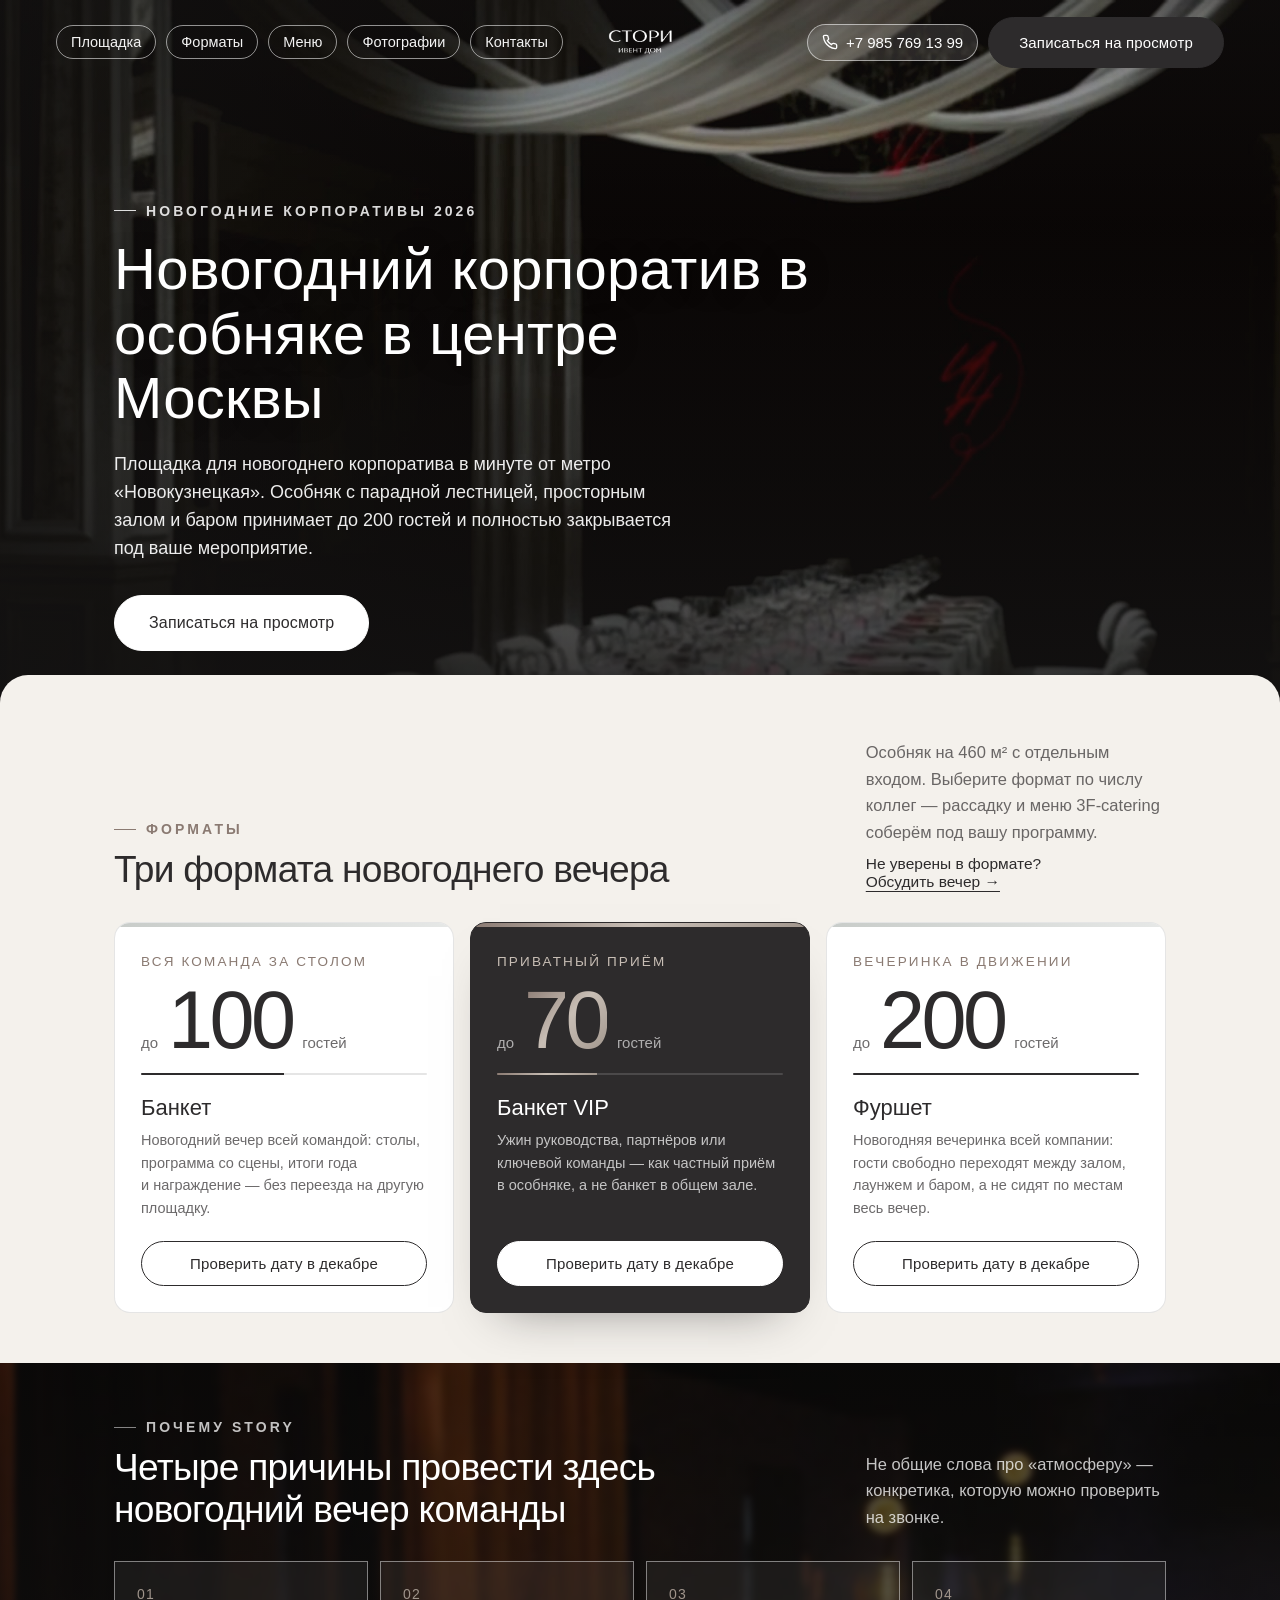
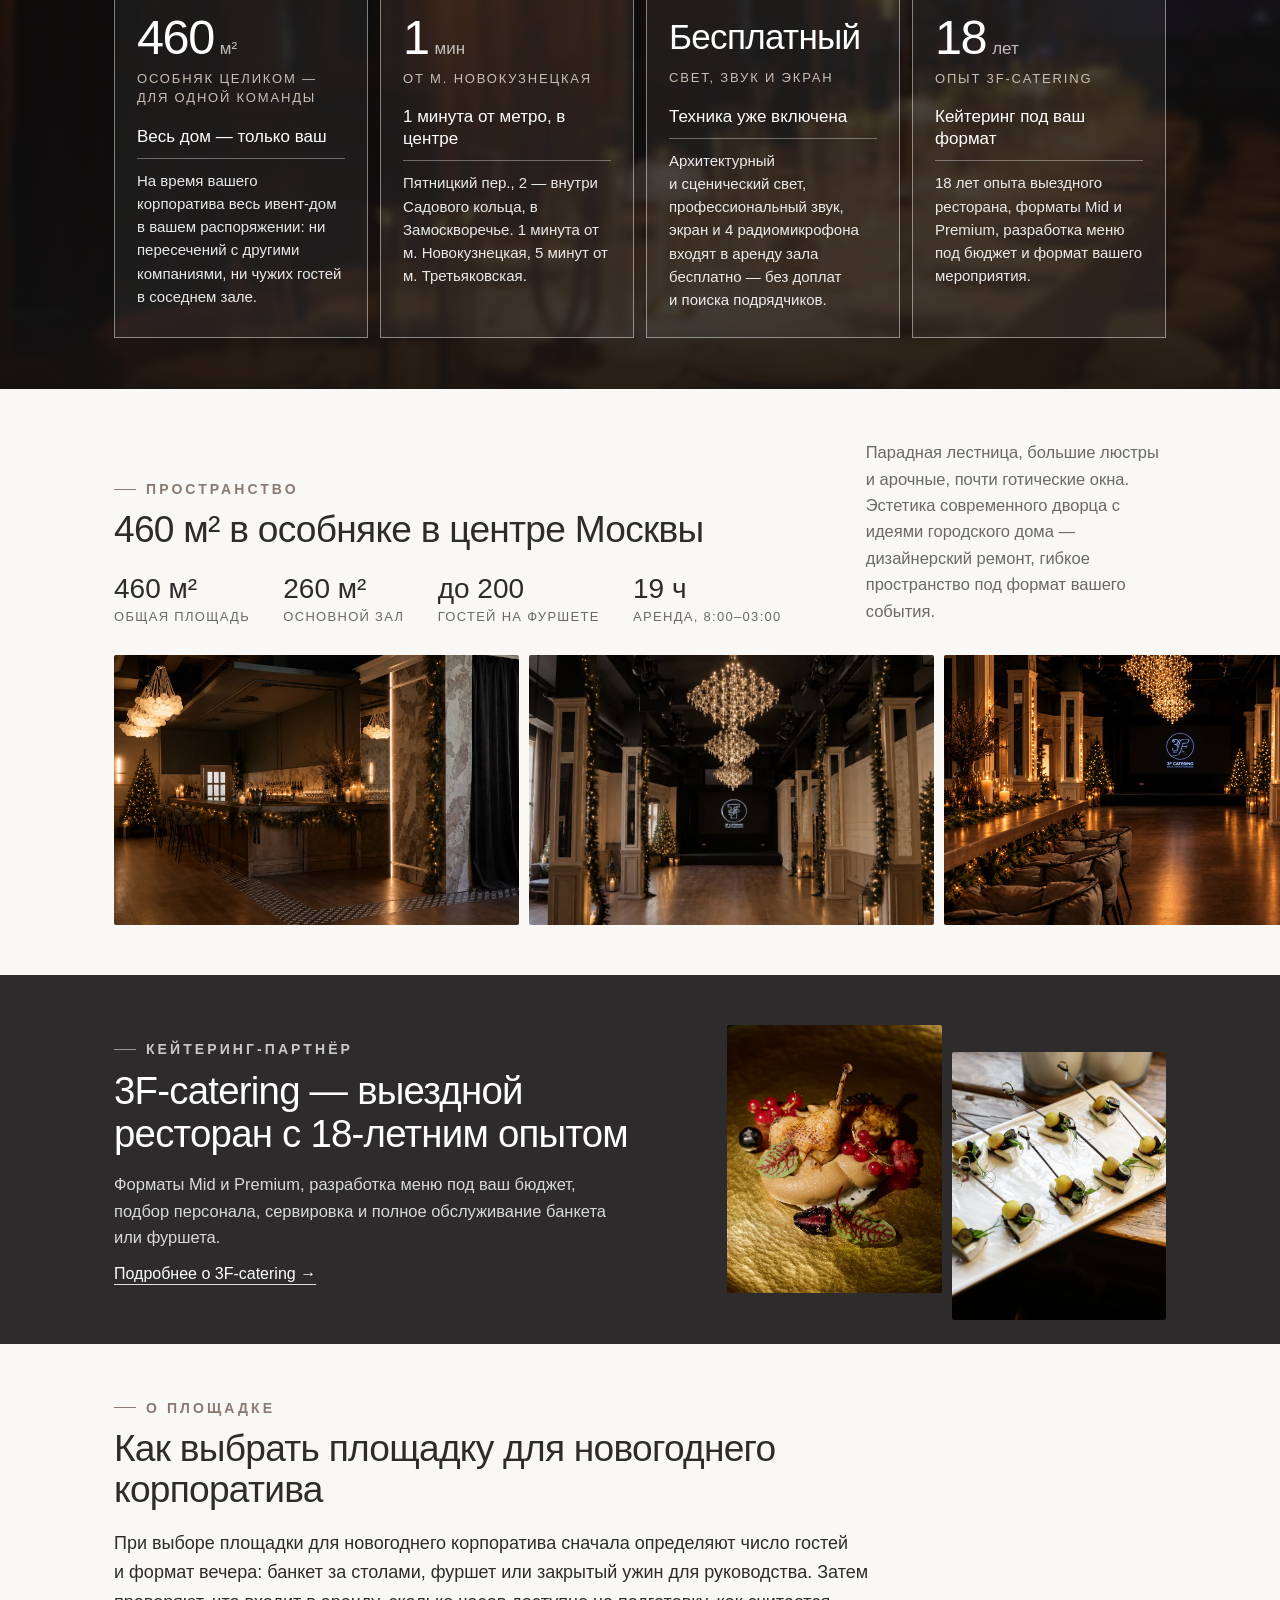
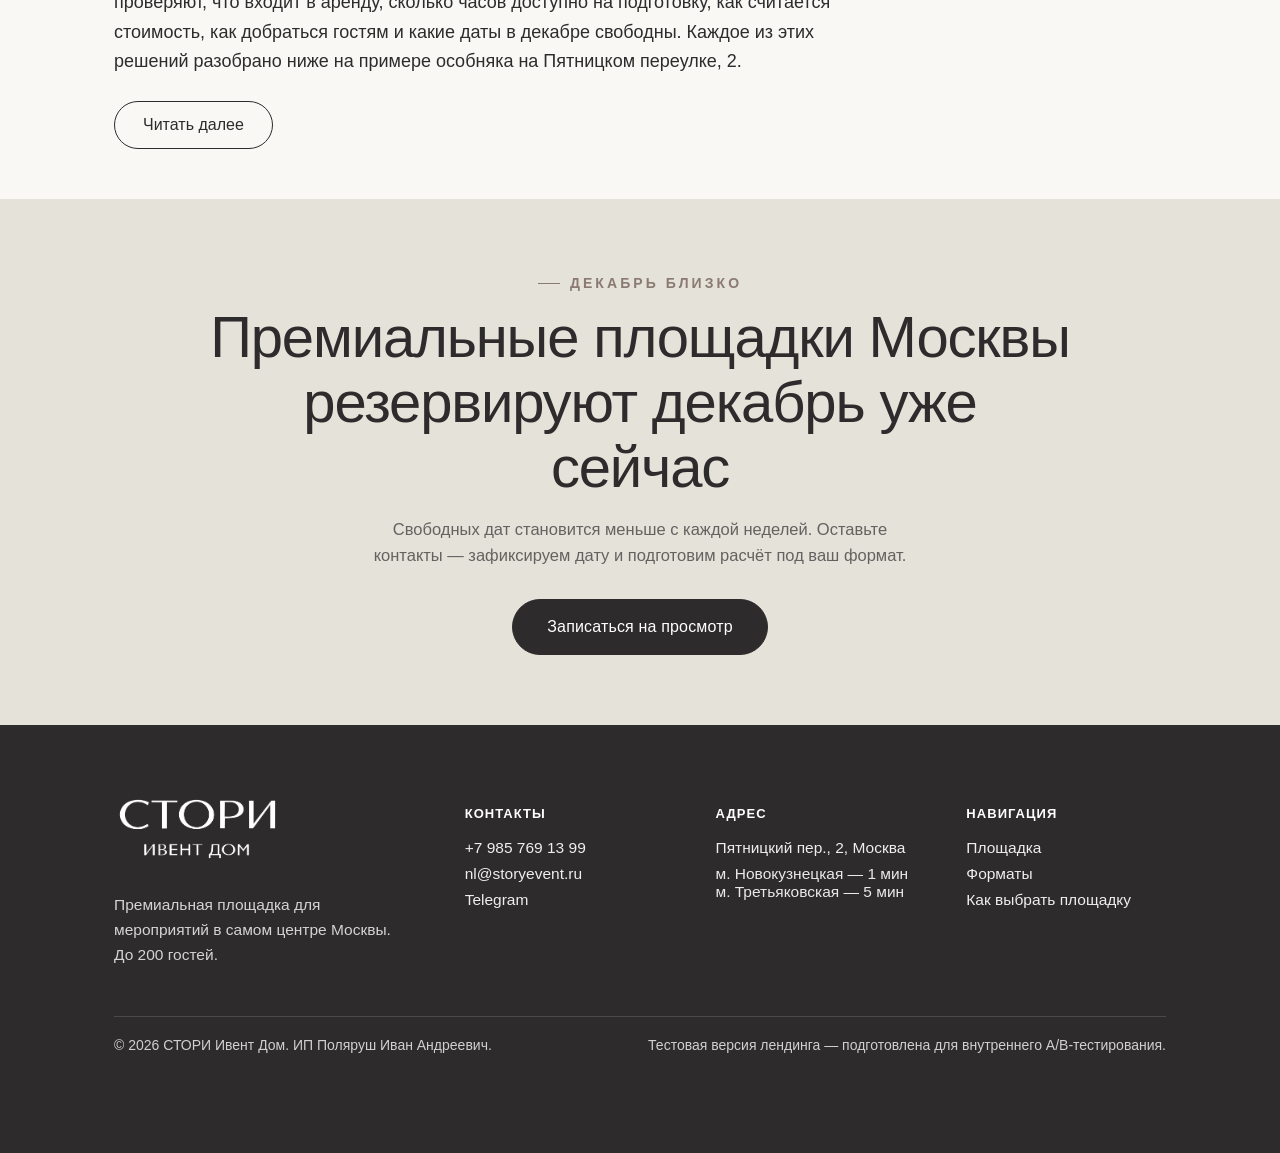
==== index.html @ 3cdfe976 "Hero: remove microcopy under CTA; #guide intro now about how to choose a venue (less salesy) Co-Auth" ====
<!DOCTYPE html>
<html lang="ru">
<head>
<meta charset="UTF-8">
<meta name="viewport" content="width=device-width, initial-scale=1, viewport-fit=cover">
<title>Новогодний корпоратив в Story Event Hall — площадка в центре Москвы</title>
<meta name="description" content="Новогодний корпоратив в особняке у м. Новокузнецкая: банкет до 100, VIP до 70, фуршет до 200 гостей. Весь дом — только для вашей команды. Запись на просмотр.">
<meta property="og:title" content="Новогодний корпоратив в Story Event Hall">
<meta property="og:description" content="Премиальная площадка в центре Москвы для новогодних корпоративов. До 200 гостей, техника включена, прозрачная смета.">
<meta property="og:type" content="website">
<meta property="og:locale" content="ru_RU">
<meta property="og:site_name" content="СТОРИ Ивент Дом">
<meta property="og:url" content="https://trapanuer-ww.github.io/story-eventhome-ny-v1/">
<meta property="og:image" content="https://trapanuer-ww.github.io/story-eventhome-ny-v1/assets/img/hero-poster.jpg">
<meta property="og:image:width" content="1920">
<meta property="og:image:height" content="1080">
<meta property="og:image:alt" content="Особняк Story Event Hall в центре Москвы — зал для новогоднего корпоратива">
<meta name="twitter:card" content="summary_large_image">
<meta name="robots" content="noindex">
<link rel="icon" href="data:,">
<link rel="preload" as="video" href="assets/video/hero-mobile.mp4" type="video/mp4" media="(max-width: 760px)">
<link rel="preconnect" href="https://fonts.googleapis.com">
<link rel="preconnect" href="https://fonts.gstatic.com" crossorigin>
<link rel="stylesheet" href="https://fonts.googleapis.com/css2?family=Inter:wght@400;500;600&display=swap">
<link rel="stylesheet" href="css/style.css">
<link rel="stylesheet" href="css/b24-forms.css">
<noscript>
  <style>
    .hero-intro{ display:none !important; }
    .hero-inner{ opacity:1 !important; transform:none !important; pointer-events:auto !important; }
  </style>
</noscript>
</head>
<body>

<a class="skip-link" href="#main">Перейти к содержанию</a>

<!-- ================= HEADER ================= -->
<header class="site-header" id="siteHeader">
  <div class="header-grid">
    <nav class="main-nav" aria-label="Основная навигация">
      <ul>
        <li><a class="nav-link" href="#space" data-track-nav="space">Площадка</a></li>
        <li><a class="nav-link" href="#formats" data-track-nav="formats">Форматы</a></li>
        <li><a class="nav-link" href="#catering" data-track-nav="menu">Меню</a></li>
        <li><a class="nav-link" href="#gallery" data-track-nav="cases">Фотографии</a></li>
        <li><a class="nav-link" href="#contacts" data-track-nav="contacts">Контакты</a></li>
      </ul>
    </nav>

    <div class="header-right-group">
      <div class="header-right">
        <a class="phone-link" href="tel:+79857691399" data-track="phone_click" data-track-place="header">
          <svg viewBox="0 0 24 24" fill="none" stroke="currentColor" stroke-width="2"><path d="M22 16.92v3a2 2 0 0 1-2.18 2 19.79 19.79 0 0 1-8.63-3.07 19.5 19.5 0 0 1-6-6 19.79 19.79 0 0 1-3.07-8.67A2 2 0 0 1 4.11 2h3a2 2 0 0 1 2 1.72c.127.96.361 1.903.7 2.81a2 2 0 0 1-.45 2.11L8.09 9.91a16 16 0 0 0 6 6l1.27-1.27a2 2 0 0 1 2.11-.45c.907.339 1.85.573 2.81.7A2 2 0 0 1 22 16.92z"/></svg>
          <span>+7 985 769 13 99</span>
        </a>
        <button class="btn btn-primary" data-open-form data-form-preset="viewing" data-track="viewing_open" data-track-place="header">Записаться на просмотр</button>
      </div>

      <a href="#hero" class="logo" aria-label="СТОРИ Ивент Дом — на главную">
        <img src="assets/img/2.png" alt="СТОРИ Ивент Дом" width="72" height="40">
      </a>
    </div>
  </div>
</header>

<main id="main">

  <!-- ================= HERO ================= -->
  <section class="hero" id="hero" data-section="hero">
    <div class="hero-media">
      <video id="heroVideo" autoplay muted loop playsinline preload="auto" poster="assets/img/hero-poster.jpg" aria-hidden="true">
        <source src="assets/video/hero-mobile.mp4" type="video/mp4" media="(max-width: 760px)">
        <source src="assets/video/hero.mp4" type="video/mp4">
      </video>
    </div>
    <div class="hero-overlay"></div>
    <div class="hero-intro" id="heroIntro" aria-hidden="true">
      <span class="hero-intro-word" id="heroIntroWord">Story</span>
    </div>
    <div class="hero-content">
      <div class="container">
        <div class="hero-inner">
          <p class="eyebrow hero-eyebrow">Новогодние корпоративы 2026</p>
          <h1 class="hero-title" id="heroTitle" data-hook-moderate="Новогодний корпоратив в особняке в центре Москвы" data-hook-literary="Ощущение собственного особняка в центре Москвы — для новогоднего вечера вашей команды">Новогодний корпоратив в особняке в центре Москвы</h1>
          <p class="hero-body">Площадка для новогоднего корпоратива в&nbsp;минуте от&nbsp;метро «Новокузнецкая». Особняк с&nbsp;парадной лестницей, просторным залом и&nbsp;баром принимает до&nbsp;200 гостей и&nbsp;полностью закрывается под ваше мероприятие.</p>
          <div class="hero-actions">
            <button class="btn btn-light btn-lg" data-open-form data-form-preset="viewing" data-track="viewing_open" data-track-place="hero">Записаться на просмотр</button>
          </div>
        </div>
      </div>
    </div>
  </section>

  <!-- ================= FORMATS (компактная сцена: ~65% окна) ================= -->
  <section class="sc sc--sheet sc--alt" id="formats" data-section="formats">
    <div class="container">
      <div class="sc-head">
        <div>
          <p class="eyebrow rv">Форматы</p>
          <h2 class="sc-title rv">Три формата новогоднего вечера</h2>
        </div>
        <div class="sc-side rv">
          <p class="sc-lead">Особняк на&nbsp;460&nbsp;м² с&nbsp;отдельным входом. Выберите формат по&nbsp;числу коллег&nbsp;— рассадку и&nbsp;меню 3F-catering соберём под вашу программу.</p>
          <p class="fmt-help">Не&nbsp;уверены в&nbsp;формате? <button type="button" data-open-form data-form-preset="unsure" data-track="format_cta_click" data-track-place="formats_unsure">Обсудить вечер&nbsp;→</button></p>
        </div>
      </div>
      <ul class="fmt-grid rv">
        <li class="fmt-card">
          <div class="fmt-line" aria-hidden="true"></div>
          <div class="fmt-body">
            <p class="fmt-role">Вся команда за&nbsp;столом</p>
            <p class="fmt-cap"><span class="fmt-pre">до</span><span class="fmt-num">100</span><span class="fmt-unit">гостей</span></p>
            <div class="fmt-scale" style="--fill:50%" aria-hidden="true"><i></i></div>
            <h3 class="fmt-name">Банкет</h3>
            <p class="fmt-text">Новогодний вечер всей командой: столы, программа со&nbsp;сцены, итоги года и&nbsp;награждение&nbsp;— без переезда на&nbsp;другую площадку.</p>
            <button type="button" class="fmt-cta" data-open-form data-form-preset="banquet" data-track="format_cta_click" data-track-place="formats_banquet">Проверить дату в&nbsp;декабре</button>
          </div>
        </li>
        <li class="fmt-card fmt-card--vip">
          <div class="fmt-line" aria-hidden="true"></div>
          <div class="fmt-body">
            <p class="fmt-role">Приватный приём</p>
            <p class="fmt-cap"><span class="fmt-pre">до</span><span class="fmt-num">70</span><span class="fmt-unit">гостей</span></p>
            <div class="fmt-scale" style="--fill:35%" aria-hidden="true"><i></i></div>
            <h3 class="fmt-name">Банкет VIP</h3>
            <p class="fmt-text">Ужин руководства, партнёров или ключевой команды&nbsp;— как частный приём в&nbsp;особняке, а&nbsp;не&nbsp;банкет в&nbsp;общем зале.</p>
            <button type="button" class="fmt-cta" data-open-form data-form-preset="vip" data-track="format_cta_click" data-track-place="formats_vip">Проверить дату в&nbsp;декабре</button>
          </div>
        </li>
        <li class="fmt-card">
          <div class="fmt-line" aria-hidden="true"></div>
          <div class="fmt-body">
            <p class="fmt-role">Вечеринка в&nbsp;движении</p>
            <p class="fmt-cap"><span class="fmt-pre">до</span><span class="fmt-num">200</span><span class="fmt-unit">гостей</span></p>
            <div class="fmt-scale" style="--fill:100%" aria-hidden="true"><i></i></div>
            <h3 class="fmt-name">Фуршет</h3>
            <p class="fmt-text">Новогодняя вечеринка всей компании: гости свободно переходят между залом, лаунжем и&nbsp;баром, а&nbsp;не&nbsp;сидят по&nbsp;местам весь вечер.</p>
            <button type="button" class="fmt-cta" data-open-form data-form-preset="buffet" data-track="format_cta_click" data-track-place="formats_buffet">Проверить дату в&nbsp;декабре</button>
          </div>
        </li>
      </ul>
    </div>
  </section>

  <!-- ================= WHY (компактная сцена: ~65% окна) ================= -->
  <section class="sc sc--dark why" id="why" data-section="why">
    <div class="why-bg" aria-hidden="true">
      <img src="assets/img/story-space-bg.webp" alt="" loading="lazy">
    </div>
    <div class="container">
      <div class="sc-head">
        <div>
          <p class="eyebrow rv">Почему Story</p>
          <h2 class="sc-title rv">Четыре причины провести здесь новогодний вечер команды</h2>
        </div>
        <p class="sc-lead rv">Не общие слова про «атмосферу» — конкретика, которую можно проверить на звонке.</p>
      </div>
      <div class="why-grid rv">
        <article class="why-card">
          <div class="why-top"><span class="num">01</span><div class="why-stat"><span class="why-stat-val">460</span><span class="why-stat-unit">м²</span></div></div>
          <div class="why-stat-lab">особняк целиком — для одной команды</div>
          <h3>Весь дом — только ваш</h3>
          <p>На время вашего корпоратива весь ивент-дом в вашем распоряжении: ни пересечений с другими компаниями, ни чужих гостей в соседнем зале.</p>
        </article>
        <article class="why-card">
          <div class="why-top"><span class="num">02</span><div class="why-stat"><span class="why-stat-val">1</span><span class="why-stat-unit">мин</span></div></div>
          <div class="why-stat-lab">от м. Новокузнецкая</div>
          <h3>1 минута от метро, в центре</h3>
          <p>Пятницкий пер., 2 — внутри Садового кольца, в Замоскворечье. 1 минута от м. Новокузнецкая, 5 минут от м. Третьяковская.</p>
        </article>
        <article class="why-card">
          <div class="why-top"><span class="num">03</span><div class="why-stat"><span class="why-stat-val why-stat-val--word">Бесплатный</span></div></div>
          <div class="why-stat-lab">свет, звук и экран</div>
          <h3>Техника уже включена</h3>
          <p>Архитектурный и&nbsp;сценический свет, профессиональный звук, экран и&nbsp;4&nbsp;радиомикрофона входят в&nbsp;аренду зала бесплатно&nbsp;— без доплат и&nbsp;поиска подрядчиков.</p>
        </article>
        <article class="why-card">
          <div class="why-top"><span class="num">04</span><div class="why-stat"><span class="why-stat-val">18</span><span class="why-stat-unit">лет</span></div></div>
          <div class="why-stat-lab">опыт 3F-catering</div>
          <h3>Кейтеринг под ваш формат</h3>
          <p>18 лет опыта выездного ресторана, форматы Mid и Premium, разработка меню под бюджет и формат вашего мероприятия.</p>
        </article>
      </div>
    </div>
  </section>

  <!-- ================= SPACE (компактная сцена: ~70% окна, лента с подглядыванием) ================= -->
  <section class="sc sc--light" id="space" data-section="space">
    <div class="container">
      <div class="sc-head">
        <div>
          <p class="eyebrow rv">Пространство</p>
          <h2 class="sc-title rv">460 м² в особняке в центре Москвы</h2>
          <ul class="space-meta rv">
            <li><b>460 м²</b><span>Общая площадь</span></li>
            <li><b>260 м²</b><span>Основной зал</span></li>
            <li><b>до 200</b><span>Гостей на фуршете</span></li>
            <li><b>19 ч</b><span>Аренда, 8:00–03:00</span></li>
          </ul>
        </div>
        <p class="sc-lead rv">Парадная лестница, большие люстры и арочные, почти готические окна. Эстетика современного дворца с идеями городского дома — дизайнерский ремонт, гибкое пространство под формат вашего события.</p>
      </div>
    </div>
    <div class="gallery-track rv" id="gallery" tabindex="0" aria-label="Фотографии пространства, листайте по горизонтали">
        <a href="assets/img/ny-bar-optimized.webp" data-lightbox><img src="assets/img/ny-bar-optimized.webp" alt="Барная зона в новогоднем оформлении" loading="lazy" width="540" height="360"></a>
        <a href="assets/img/ny-glavny-zal-optimized.webp" data-lightbox><img src="assets/img/ny-glavny-zal-optimized.webp" alt="Главный зал с люстрами и экраном" loading="lazy" width="540" height="360"></a>
        <a href="assets/img/ny-barnaya-zona-optimized.webp" data-lightbox><img src="assets/img/ny-barnaya-zona-optimized.webp" alt="Барная стойка и кресла, вид на сцену" loading="lazy" width="540" height="360"></a>
        <a href="assets/img/ny-vhod-elka-optimized.webp" data-lightbox><img src="assets/img/ny-vhod-elka-optimized.webp" alt="Вход в зал, ёлка с подарками" loading="lazy" width="540" height="360"></a>
        <a href="assets/img/ny-kamin-optimized.webp" data-lightbox><img src="assets/img/ny-kamin-optimized.webp" alt="Камин и зона отдыха у окна" loading="lazy" width="540" height="360"></a>
        <a href="assets/img/ny-arochnoe-okno-optimized.webp" data-lightbox><img src="assets/img/ny-arochnoe-okno-optimized.webp" alt="Арочное окно с кованой решёткой" loading="lazy" width="540" height="360"></a>
        <a href="assets/img/ny-terrasa-optimized.webp" data-lightbox><img src="assets/img/ny-terrasa-optimized.webp" alt="Выход на террасу, зимний вид во двор" loading="lazy" width="540" height="360"></a>
    </div>
  </section>

  <!-- ================= CATERING (компактная сцена: ~50% окна) ================= -->
  <section class="sc sc--dark" id="catering" data-section="catering">
    <div class="container">
      <div class="cat-grid">
        <div class="cat-copy">
          <p class="eyebrow rv">Кейтеринг-партнёр</p>
          <h2 class="sc-title rv">3F-catering — выездной ресторан с 18-летним опытом</h2>
          <p class="cat-text rv">Форматы Mid и Premium, разработка меню под ваш бюджет, подбор персонала, сервировка и полное обслуживание банкета или фуршета.</p>
          <p class="rv"><a class="cat-link" href="https://3f-catering.ru/" target="_blank" rel="noopener">Подробнее о 3F-catering →</a></p>
        </div>
        <div class="cat-photos rv">
          <img src="assets/img/menu-banket-optimized.webp" alt="Банкетное меню" loading="lazy" width="300" height="400">
          <img src="assets/img/menu-furshet-optimized.webp" alt="Фуршетное меню" loading="lazy" width="300" height="400">
        </div>
      </div>
    </div>
  </section>

  <!-- ================= GUIDE: SEO-блок «Как выбрать площадку» (вводный абзац + «Читать далее», текст целиком в HTML) ================= -->
  <section class="sc sc--light gd" id="guide" data-section="guide" aria-labelledby="guideTitle">
    <div class="container">
      <div class="gd-head">
        <p class="eyebrow rv">О площадке</p>
        <h2 class="sc-title rv" id="guideTitle">Как выбрать площадку для новогоднего корпоратива</h2>
        <p class="gd-intro rv">При выборе площадки для новогоднего корпоратива сначала определяют число гостей и&nbsp;формат вечера: банкет за&nbsp;столами, фуршет или закрытый ужин для руководства. Затем проверяют, что входит в&nbsp;аренду, сколько часов доступно на&nbsp;подготовку, как считается стоимость, как добраться гостям и&nbsp;какие даты в&nbsp;декабре свободны. Каждое из&nbsp;этих решений разобрано ниже на&nbsp;примере особняка на&nbsp;Пятницком переулке, 2.</p>
      </div>
      <details class="gd-more rv">
        <summary><span class="gd-open">Читать далее</span><span class="gd-close">Свернуть</span></summary>
        <div class="gd-body">
          <h3>Банкет, ужин или фуршет: что выбрать</h3>
          <p>Банкет&nbsp;— это когда все сидят за&nbsp;столами: слушают итоги года, награждают лучших, ужинают вместе. Он подходит, если гостей до&nbsp;100. Ужин для руководства и&nbsp;партнёров&nbsp;— формат на&nbsp;70 человек: спокойный вечер, как в&nbsp;гостях, а&nbsp;не&nbsp;в&nbsp;общем зале. Фуршет&nbsp;— для&nbsp;200 человек: гости ходят по&nbsp;залу, общаются и&nbsp;сами выбирают, где постоять и&nbsp;где присесть.</p>

          <h3>Корпоратив на 100 человек и больше</h3>
          <p>В&nbsp;особняке 460&nbsp;м², основной зал&nbsp;— 260&nbsp;м². Для 100 гостей за&nbsp;столами и&nbsp;для 200 на&nbsp;фуршете нужно разное место, поэтому формат лучше выбрать до&nbsp;просмотра. На&nbsp;просмотре обсудим, как расставить столы и&nbsp;где будет сцена.</p>

          <h3>Закрытый вечер без чужих гостей</h3>
          <p>В&nbsp;день вашего праздника в&nbsp;доме нет других компаний и&nbsp;чужих людей. Вход в&nbsp;особняк отдельный. Это важно, если вы подводите итоги года или принимаете партнёров.</p>

          <h3>Сколько длится аренда и&nbsp;из чего складывается цена</h3>
          <p>Зал можно арендовать на&nbsp;19 часов&nbsp;— с&nbsp;8:00 до&nbsp;03:00. В&nbsp;это время входят подготовка и&nbsp;сам вечер. Цена&nbsp;— это аренда зала (она зависит от&nbsp;дня недели) плюс еда за&nbsp;каждого гостя. Звук, экран 3520&nbsp;×&nbsp;2080 и&nbsp;4&nbsp;микрофона уже в&nbsp;аренде. Точный расчёт под вашу дату и&nbsp;формат пришлём после заявки.</p>

          <h3>Кто готовит еду</h3>
          <p>Еду готовит наш партнёр&nbsp;— 3F-catering, на&nbsp;рынке 18 лет. Есть два уровня меню: Mid и&nbsp;Premium. Меню подберут под ваш бюджет. Партнёр также присылает официантов и&nbsp;накрывает столы.</p>

          <h3>Как добраться</h3>
          <p>Адрес: Пятницкий переулок, 2, Москва. От&nbsp;метро «Новокузнецкая»&nbsp;— 1 минута пешком, от&nbsp;«Третьяковской»&nbsp;— 5 минут.</p>

          <h3>Когда бронировать на&nbsp;декабрь</h3>
          <p>Цена зависит от&nbsp;дня недели, а&nbsp;свободные даты в&nbsp;декабре&nbsp;— от&nbsp;того, как рано вы напишете. Лучше уточнить дату заранее. Оставьте заявку: покажем особняк, проверим даты и&nbsp;подготовим предложение.</p>

          <div class="gd-links">
            <h3>Полезные статьи</h3>
            <ul>
              <li><a href="articles/banket-ili-furshet-novogodnij-korporativ.html">Банкет или фуршет: как выбрать формат</a></li>
              <li><a href="articles/novogodnij-korporativ-na-100-chelovek-chek-list.html">Корпоратив на 100 человек: чек-лист подготовки</a></li>
              <li><a href="articles/novogodnij-uzhin-dlya-rukovodstva-i-partnerov.html">Новогодний ужин для руководства и партнёров</a></li>
            </ul>
          </div>
          <p class="gd-cta"><button type="button" class="btn btn-primary" data-open-form data-form-preset="viewing" data-track="viewing_open" data-track-place="guide">Записаться на просмотр</button></p>
        </div>
      </details>
    </div>
  </section>

  <!-- ================= FINAL CTA (компактная сцена: ~55% окна) ================= -->
  <section class="sc sc--sand sc--final" id="final" data-section="final">
    <div class="container">
      <p class="eyebrow rv">Декабрь близко</p>
      <h2 class="sc-title sc-title--xl rv">Премиальные площадки Москвы резервируют декабрь уже сейчас</h2>
      <p class="sc-lead rv">Свободных дат становится меньше с каждой неделей. Оставьте контакты — зафиксируем дату и подготовим расчёт под ваш формат.</p>
      <div class="sc-actions rv">
        <button class="btn btn-primary btn-lg" data-open-form data-form-preset="viewing" data-track="viewing_open" data-track-place="final">Записаться на просмотр</button>
      </div>
    </div>
  </section>

</main>

<!-- ================= FOOTER ================= -->
<footer class="site-footer" id="contacts" data-section="footer">
  <div class="container">
    <div class="footer-grid">
      <div class="footer-col logo">
        <img src="assets/img/1.png" alt="СТОРИ Ивент Дом" width="3544" height="1981">
        <p class="footer-tag">Премиальная площадка для мероприятий в самом центре Москвы. До 200 гостей.</p>
      </div>
      <div class="footer-col">
        <h4>Контакты</h4>
        <a href="tel:+79857691399" data-track="phone_click" data-track-place="footer">+7 985 769 13 99</a>
        <a href="mailto:nl@storyevent.ru">nl@storyevent.ru</a>
        <a href="https://t.me/+79857691399" target="_blank" rel="noopener">Telegram</a>
      </div>
      <div class="footer-col">
        <h4>Адрес</h4>
        <a href="https://yandex.ru/maps/?text=Москва, Пятницкий переулок, 2" target="_blank" rel="noopener">Пятницкий пер., 2, Москва</a>
        <p style="padding:4px 0;">м.&nbsp;Новокузнецкая&nbsp;— 1&nbsp;мин<br>м.&nbsp;Третьяковская&nbsp;— 5&nbsp;мин</p>
      </div>
      <div class="footer-col">
        <h4>Навигация</h4>
        <a href="#space">Площадка</a>
        <a href="#formats">Форматы</a>
        <a href="#guide">Как выбрать площадку</a>
      </div>
    </div>
    <div class="footer-bottom">
      <span>© 2026 СТОРИ Ивент Дом. ИП Поляруш Иван Андреевич.</span>
      <span>Тестовая версия лендинга — подготовлена для внутреннего A/B-тестирования.</span>
    </div>
  </div>
</footer>

<!-- ================= STICKY MOBILE CTA ================= -->
<div class="sticky-cta" id="stickyCta">
  <a class="btn btn-secondary" href="tel:+79857691399" data-track="phone_click" data-track-place="sticky" aria-label="Позвонить">
    <svg viewBox="0 0 24 24" width="18" height="18" fill="none" stroke="currentColor" stroke-width="2"><path d="M22 16.92v3a2 2 0 0 1-2.18 2 19.79 19.79 0 0 1-8.63-3.07 19.5 19.5 0 0 1-6-6 19.79 19.79 0 0 1-3.07-8.67A2 2 0 0 1 4.11 2h3a2 2 0 0 1 2 1.72c.127.96.361 1.903.7 2.81a2 2 0 0 1-.45 2.11L8.09 9.91a16 16 0 0 0 6 6l1.27-1.27a2 2 0 0 1 2.11-.45c.907.339 1.85.573 2.81.7A2 2 0 0 1 22 16.92z"/></svg>
  </a>
  <button class="btn btn-primary" data-open-form data-form-preset="viewing" data-track="viewing_open" data-track-place="sticky_mobile">Записаться на просмотр</button>
</div>

<!-- ================= FORM MODAL (Битрикс24, CRM-форма №7) ================= -->
<div class="modal-overlay" id="formOverlay" role="dialog" aria-modal="true" aria-labelledby="formTitle">
  <div class="modal modal-callback">
    <div class="modal-head">
      <div>
        <h2 id="formTitle">Запись на просмотр</h2>
        <p class="modal-sub" id="formSub">Оставьте имя и телефон — согласуем удобное время, чтобы показать особняк.</p>
      </div>
      <button class="modal-close" id="formClose" aria-label="Закрыть">
        <svg viewBox="0 0 24 24" fill="none" stroke="currentColor" stroke-width="2"><line x1="18" y1="6" x2="6" y2="18"/><line x1="6" y1="6" x2="18" y2="18"/></svg>
      </button>
    </div>

    <div class="story-b24 story-b24--ny" data-story-b24="ny-netlify">
<script data-b24-form="inline/7/5yo7ku" data-skip-moving="true">
(function(w,d,u){var s=d.createElement('script');s.async=true;s.src=u+'?'+(Date.now()/180000|0);var h=d.getElementsByTagName('script')[0];h.parentNode.insertBefore(s,h);})(window,document,'https://cdn-ru.bitrix24.ru/b36260438/crm/form/loader_7.js');
</script>
    </div>
  </div>
</div>

<script src="js/main.js" defer></script>
</body>
</html>
---- css/style.css ----
/* ==========================================================================
   Story.Eventhome — Новогодние корпоративы 2026
   Палитра взята из живого сайта storyevent.ru (реальные hex из CSS главной):
   #2D2B2C ink · #A0958C taupe · #8A7A72 taupe-dark · #8A9691 sage
   #E5E2DA sand · #C8BEB5 sand-2 · #C8CCC9 mist · #FFFFFF
   ========================================================================== */

:root{
  --ink:#2D2B2C;
  --ink-70: rgba(45,43,44,.7);
  --ink-50: rgba(45,43,44,.5);
  --taupe:#A0958C;
  --taupe-dark:#8A7A72;
  --sage:#8A9691;
  --sand:#E5E2DA;
  --sand-2:#C8BEB5;
  --mist:#C8CCC9;
  --white:#FFFFFF;
  --cream:#FAF8F5;
  /* На живом storyevent.ru почти все блоки светлые/белые, тёплый бежевый —
     это акцент (кнопки/текст/обводка), а не фон целой секции. Поэтому
     .section-alt — едва заметный оттенок белого, а не насыщенный крем. */
  --panel:#F4F1EC;

  --font-display: "Helvetica Neue", Helvetica, Arial, sans-serif;
  --font-body: "Helvetica Neue", -apple-system, BlinkMacSystemFont, "Segoe UI", Roboto, Helvetica, Arial, sans-serif;

  --container: 1180px;
  --radius: 2px;
  --radius-btn: 999px;
  --gutter: clamp(20px, 5vw, 64px);
  --header-h: 84px;

  --ease: cubic-bezier(.4,0,.2,1);
}
*,*::before,*::after{ box-sizing:border-box; }
html{ scroll-behavior:smooth; }
body{
  margin:0;
  font-family:var(--font-body);
  font-weight:300;
  color:var(--ink);
  background:var(--cream);
  -webkit-font-smoothing:antialiased;
  overflow-x:hidden;
}
img{ max-width:100%; display:block; }
a{ color:inherit; text-decoration:none; }
button{ font-family:inherit; cursor:pointer; }
ul{ margin:0; padding:0; list-style:none; }
h1,h2,h3,p{ margin:0; }
h1,h2,h3{ font-family:var(--font-body); font-weight:300; }
.container{ max-width:var(--container); margin:0 auto; padding:0 var(--gutter); }
[hidden]{ display:none !important; }
/* ---------- Skip link ---------- */
.skip-link{
  position:absolute; left:-999px; top:0; z-index:1000;
  background:var(--ink); color:var(--white); padding:10px 16px;
}
.skip-link:focus{ left:8px; top:8px; }
/* ---------- Eyebrow / labels ---------- */
.eyebrow{
  display:inline-flex; align-items:center; gap:10px;
  font-size:14px; letter-spacing:.22em; text-transform:uppercase;
  font-weight:600; color:var(--taupe-dark);
}
.eyebrow::before{
  content:""; width:22px; height:1px; background:var(--taupe-dark);
}
/* ---------- Buttons ---------- */
.btn{
  display:inline-flex; align-items:center; justify-content:center; gap:8px;
  padding:16px 30px; font-size:15px; font-weight:500; letter-spacing:.01em;
  border-radius:var(--radius-btn); border:1px solid transparent;
  transition:background .25s var(--ease), color .25s var(--ease), border-color .25s var(--ease), transform .15s var(--ease);
  white-space:nowrap;
}
.btn:active{ transform:scale(.98); }
.btn-primary{ background:var(--ink); color:var(--white); border-color:var(--ink); }
.btn-primary:hover{ background:var(--taupe-dark); border-color:var(--taupe-dark); }
.btn-secondary{ background:transparent; color:var(--ink); border-color:var(--ink); }
.btn-secondary:hover{ background:var(--ink); color:var(--white); }
.btn-light{ background:var(--white); color:var(--ink); border-color:var(--white); }
.btn-light:hover{ background:var(--sand); border-color:var(--sand); }
.btn-lg{ padding:18px 34px; font-size:16px; }
/* ---------- Header ---------- */
.site-header{
  position:fixed; top:0; left:0; right:0; z-index:200;
  height:var(--header-h);
  display:flex; align-items:center;
  transition:background .35s var(--ease), box-shadow .35s var(--ease), height .25s var(--ease);
}
/* Мобильная база (<1180px, поведение не меняем): логотип по центру, CTA
   справа, .header-right-group становится "прозрачной" (display:contents),
   чтобы вложенные .header-right и .logo встали как обычные grid-элементы
   в 2-й/3-й колонки — независимо от их порядка в разметке. */
.header-grid{
  display:grid; grid-template-columns:1fr auto 1fr; align-items:center;
  width:100%; height:100%; gap:12px; padding:0 var(--gutter);
}
.header-right-group{ display:contents; }
.site-header.is-scrolled{
  height:68px;
  background:rgba(250,248,245,.92);
  -webkit-backdrop-filter:blur(10px);
  backdrop-filter:blur(10px);
  box-shadow:0 1px 0 rgba(45,43,44,.08);
}
.site-header .logo{ display:flex; align-items:center; gap:10px; flex-shrink:0; grid-column:2; grid-row:1; justify-self:center; }
.site-header .logo img{ height:40px; width:auto; filter:brightness(0) invert(1); transition:filter .35s var(--ease); }
.site-header.is-scrolled .logo img{ filter:none; }
.main-nav{ display:none; grid-column:1; grid-row:1; justify-self:start; min-width:0; }
.main-nav ul{ display:flex; gap:10px; flex-wrap:nowrap; }
.nav-link{
  padding:8px 14px; font-size:14.5px; font-weight:400; color:rgba(255,255,255,.95);
  border:1px solid rgba(255,255,255,.55); border-radius:var(--radius-btn); background:transparent;
  white-space:nowrap;
  transition:background .25s var(--ease), color .25s var(--ease), border-color .25s var(--ease);
}
.nav-link:hover{ background:rgba(255,255,255,.14); border-color:var(--white); }
.site-header.is-scrolled .nav-link{ color:var(--ink-70); border-color:rgba(45,43,44,.3); }
.site-header.is-scrolled .nav-link:hover{ background:rgba(45,43,44,.06); color:var(--ink); border-color:var(--ink); }
.header-right{ display:flex; align-items:center; gap:10px; flex-shrink:0; grid-column:3; grid-row:1; justify-self:end; }
.phone-link{
  display:none; align-items:center; gap:8px; font-size:15px; font-weight:500;
  color:var(--white); padding:9px 14px; border-radius:var(--radius-btn); white-space:nowrap;
  border:1px solid rgba(255,255,255,.55); background:rgba(255,255,255,.12);
  transition:color .3s var(--ease), background .3s var(--ease), border-color .3s var(--ease);
}
.phone-link:hover{ background:rgba(255,255,255,.2); }
.site-header.is-scrolled .phone-link{ color:var(--ink); border-color:rgba(45,43,44,.25); background:rgba(45,43,44,.05); }
.site-header.is-scrolled .phone-link:hover{ background:rgba(45,43,44,.1); }
.phone-link svg{ width:16px; height:16px; flex-shrink:0; }
/* ---------- Hero ---------- */
.hero{
  position:relative; min-height:100vh; min-height:calc(100svh - clamp(110px, 17svh, 170px)); display:flex; align-items:flex-end; /* на 1/6 ниже окна: следующий блок виден снизу */
  color:var(--white); overflow:hidden; background:var(--ink);
}
.hero-media{ position:absolute; inset:0; z-index:0; }
.hero-media video, .hero-media img{
  position:absolute; inset:0; width:100%; height:100%; object-fit:cover;
}
.hero-overlay{
  position:absolute; inset:0; z-index:1;
  background:
    linear-gradient(180deg, rgba(20,19,19,.55) 0%, rgba(20,19,19,.25) 30%, rgba(20,19,19,.55) 68%, rgba(20,19,19,.92) 100%),
    linear-gradient(90deg, rgba(20,19,19,.55) 0%, rgba(20,19,19,.05) 45%);
}
.hero-content{
  position:relative; z-index:2; width:100%;
  padding:calc(var(--header-h) + 40px) 0 clamp(48px, 8vw, 96px);
}
.hero-inner{ max-width:720px; }
.hero-eyebrow{ color:rgba(255,255,255,.85); }
.hero-eyebrow::before{ background:rgba(255,255,255,.85); }
.hero-title{
  font-family:var(--font-display); font-weight:200;
  font-size:clamp(32px, 5.4vw, 58px); line-height:1.12;
  margin-top:18px; letter-spacing:.005em;
  text-shadow:0 2px 24px rgba(0,0,0,.25);
}
.hero-body{
  margin-top:20px; font-size:clamp(15px, 1.6vw, 18px); line-height:1.55;
  color:rgba(255,255,255,.92); max-width:560px;
}
.hero-actions{ display:flex; flex-wrap:wrap; gap:14px; margin-top:32px; }
.hero-microcopy{ margin-top:16px; font-size:15px; color:rgba(255,255,255,.92); max-width:480px; }
@media (max-height:820px) and (min-width:900px){
  .hero-content{ padding-top:calc(var(--header-h) + 20px); padding-bottom:52px; }
}
/* ---------- Hero intro (Story reveal) ---------- */
.hero-intro{
  position:absolute; inset:0; z-index:3;
  display:flex; align-items:center; justify-content:center;
  padding:0 24px; text-align:center;
  pointer-events:none;
  opacity:1;
  transition:opacity .42s var(--ease);
}
.hero-intro.is-hidden{ opacity:0; }
.hero-intro-word{
  display:inline-block; white-space:pre;
  font-family:var(--font-display); font-weight:200;
  font-size:clamp(56px, 14vw, 160px); line-height:1;
  letter-spacing:.01em; color:var(--white);
  text-shadow:0 2px 24px rgba(0,0,0,.25);
}
.hero-intro-word .letter{
  display:inline-block;
  animation:heroIntroLetterUp .55s var(--ease) both;
  animation-delay:calc(var(--i, 0) * 88ms);
}
@keyframes heroIntroLetterUp{
  from{ opacity:0; transform:translateY(.4em); }
  to  { opacity:1; transform:translateY(0); }
}
.hero-inner{
  opacity:0; transform:translateY(8px); pointer-events:none;
  transition:opacity .5s var(--ease), transform .5s var(--ease);
}
.hero-inner.is-revealed{ opacity:1; transform:none; pointer-events:auto; }
@media (prefers-reduced-motion: reduce){
  .hero-intro-word .letter{ animation:none !important; opacity:1; transform:none; }
  .hero-intro{ transition:none !important; }
  .hero-inner{ transition:none !important; }
}
/* ---------- Section shell ---------- */
.section{ padding:clamp(64px, 9vw, 120px) 0; }
/* ==========================================================================
   КОМПАКТНЫЕ СЦЕНЫ (принцип Apple / Microsoft): блок занимает 50–75% окна,
   поэтому следующий всегда виден снизу и тянет листать дальше. Цвета
   чередуются: тёмный → светлый → тёмный. Высоты считаются от высоты окна (svh).
   ========================================================================== */
.sc{ --sc-pad:clamp(30px, 5.6svh, 56px); position:relative; padding:var(--sc-pad) 0; }
.sc--light{ background:var(--cream); }
.sc--alt{ background:var(--panel); }
.sc--sand{ background:var(--sand); }
.sc--dark{ background:var(--ink); color:var(--white); }
.sc--dark .eyebrow{ color:rgba(255,255,255,.75); }
.sc--dark .eyebrow::before{ background:rgba(255,255,255,.5); }
/* Первая сцена выезжает «листом» на нижний край hero — приоткрывает следующий блок */
.sc--sheet{ z-index:3; margin-top:-72px; padding-top:calc(var(--sc-pad) + 14px); border-radius:28px 28px 0 0; }
@media (max-height:820px) and (min-width:900px){ .sc--sheet{ margin-top:-40px; }
}
.sc-head{
  display:grid; grid-template-columns:minmax(0,1.4fr) minmax(0,.6fr);
  gap:14px clamp(28px, 4vw, 64px); align-items:end;
  margin-bottom:clamp(18px, 3.4svh, 32px);
}
.sc-title{
  margin-top:12px; font-family:var(--font-display); font-weight:200;
  font-size:clamp(28px, 2.9vw, 40px); line-height:1.12; letter-spacing:-.02em;
}
.sc-title--xl{ max-width:860px; margin:14px auto 0; font-size:clamp(30px, 4.6vw, 58px); }
.sc-lead{ font-size:16.5px; line-height:1.6; color:var(--ink-70); max-width:470px; }
.sc--dark .sc-lead{ color:rgba(255,255,255,.76); }
.sc-side .sc-lead{ margin:0; }
/* Появление при прокрутке (класс st-rv ставит JS; без JS всё видно сразу) */
.st-rv .rv{ opacity:0; transform:translateY(18px); transition:opacity .8s var(--ease), transform .8s var(--ease); }
.st-rv .rv.is-in{ opacity:1; transform:none; }
/* ---------- Форматы ---------- */
.fmt-help{ margin-top:10px; font-size:15.5px; color:var(--ink); }
.fmt-help button{
  font-size:inherit; font-weight:500; color:var(--ink); background:none; border:0; padding:0;
  text-decoration:underline; text-underline-offset:4px; text-decoration-color:var(--ink); white-space:nowrap;
}
.fmt-help button:hover{ text-decoration-color:var(--ink); }
.fmt-grid{ display:grid; grid-template-columns:repeat(3,minmax(0,1fr)); gap:16px; align-items:stretch; }
.fmt-card{
  position:relative; display:flex; flex-direction:column; overflow:hidden;
  background:var(--white); border:1px solid rgba(45,43,44,.12); border-radius:16px;
  transition:transform .35s var(--ease), box-shadow .35s var(--ease), border-color .35s var(--ease);
}
.fmt-line{ height:4px; background:linear-gradient(90deg, var(--mist), rgba(200,204,201,.45)); }
.fmt-body{ display:flex; flex-direction:column; flex:1; padding:clamp(18px, 3svh, 28px) 26px clamp(18px, 3svh, 26px); }
.fmt-role{ font-size:13.5px; font-weight:500; letter-spacing:.16em; text-transform:uppercase; color:var(--taupe-dark); margin-bottom:clamp(10px, 2svh, 18px); }
.fmt-cap{ display:flex; align-items:baseline; gap:10px; }
.fmt-pre, .fmt-unit{ font-size:15px; line-height:1; color:var(--ink-70); }
.fmt-num{
  font-family:var(--font-display); font-weight:200;
  font-size:clamp(56px, 9svh, 84px); line-height:.82; letter-spacing:-.045em;
  font-variant-numeric:lining-nums tabular-nums; color:var(--ink);
}
.fmt-scale{ position:relative; height:2px; margin:clamp(12px, 2.4svh, 20px) 0; background:rgba(45,43,44,.12); border-radius:2px; overflow:hidden; }
.fmt-scale i{ position:absolute; top:0; bottom:0; left:0; width:var(--fill,100%); background:var(--ink); transition:width 1.1s var(--ease); }
.fmt-anim .fmt-scale i{ width:0; }
.fmt-anim.fmt-in .fmt-scale i{ width:var(--fill,100%); }
.fmt-name{ font-size:22px; font-weight:400; line-height:1.2; margin-bottom:8px; }
.fmt-text{ font-size:14.5px; line-height:1.55; color:var(--ink-70); margin-bottom:clamp(14px, 2.4svh, 22px); }
.fmt-cta{
  display:block; width:100%; margin-top:auto; padding:13px 18px;
  font-size:15px; font-weight:500; letter-spacing:.01em; text-align:center;
  color:var(--ink); background:transparent; border:1px solid var(--ink); border-radius:var(--radius-btn);
  transition:background .25s var(--ease), color .25s var(--ease), border-color .25s var(--ease), transform .15s var(--ease);
}
.fmt-cta:hover{ background:var(--ink); color:var(--white); }
.fmt-cta:active{ transform:scale(.98); }
.fmt-cta:focus-visible, .st-track:focus-visible, .gallery-track:focus-visible{ outline:2px solid var(--taupe-dark); outline-offset:3px; }
.fmt-card--vip{ background:var(--ink); border-color:var(--ink); box-shadow:0 24px 48px -30px rgba(45,43,44,.55); }
.fmt-card--vip .fmt-line,
.fmt-card--vip .fmt-num,
.fmt-card--vip .fmt-scale i{
  background:linear-gradient(135deg, #8A7A72, #C8BEB5, #A0958C, #C4BAB1, #8A7570);
  background-size:200% 200%; animation:fmt-shimmer 6s ease-in-out infinite;
}
.fmt-card--vip .fmt-num{ -webkit-background-clip:text; background-clip:text; -webkit-text-fill-color:transparent; }
.fmt-card--vip .fmt-role{ color:var(--sand-2); }
.fmt-card--vip .fmt-pre, .fmt-card--vip .fmt-unit{ color:rgba(255,255,255,.62); }
.fmt-card--vip .fmt-scale{ background:rgba(255,255,255,.14); }
.fmt-card--vip .fmt-name{ color:var(--white); }
.fmt-card--vip .fmt-text{ color:rgba(255,255,255,.72); }
.fmt-card--vip .fmt-cta{ background:var(--white); border-color:var(--white); color:var(--ink); }
.fmt-card--vip .fmt-cta:hover{ background:var(--sand); border-color:var(--sand); }
@keyframes fmt-shimmer{ 0%,100%{ background-position:0% 50%; } 50%{ background-position:100% 50%; } }
@media (hover:hover){
  .fmt-card:hover{ transform:translateY(-4px); border-color:rgba(160,149,140,.5); box-shadow:0 26px 44px -30px rgba(45,43,44,.35); }
  .fmt-card--vip:hover{ border-color:var(--ink); box-shadow:0 32px 56px -30px rgba(45,43,44,.65); }
}
/* ---------- Почему Story: четыре факта в ряд на фото-фоне ---------- */
.why{ overflow:hidden; }
.why .container{ position:relative; z-index:1; }
.why-bg{ position:absolute; inset:0; z-index:0; pointer-events:none; }
.why-bg img{ width:100%; height:100%; object-fit:cover; filter:blur(3px) brightness(.48) saturate(1.05); transform:scale(1.04); }
.why-bg::after{ content:""; position:absolute; inset:0; background:linear-gradient(180deg, rgba(23,22,22,.35) 0%, rgba(23,22,22,.55) 55%, rgba(23,22,22,.72) 100%); }
.why-grid{ display:grid; grid-template-columns:repeat(4,minmax(0,1fr)); gap:12px; }
.why-card{
  display:flex; flex-direction:column; padding:clamp(16px, 2.8svh, 24px) 22px clamp(18px, 3svh, 26px);
  background:rgba(255,255,255,.06); border:1px solid rgba(255,255,255,.45);
  backdrop-filter:blur(2px); -webkit-backdrop-filter:blur(2px);
  transition:background .35s var(--ease), border-color .35s var(--ease), transform .35s var(--ease);
}
.why-top{ display:flex; flex-direction:column; gap:clamp(6px, 1.4svh, 14px); }
.why-card .num{ font-family:var(--font-display); font-weight:200; font-size:14px; color:var(--taupe); letter-spacing:.08em; }
.why-stat{ display:flex; align-items:baseline; gap:6px; font-family:var(--font-display); font-weight:200; color:var(--white); line-height:.95; }
.why-stat-val{ font-size:clamp(38px, 5.4svh, 52px); letter-spacing:-.03em; white-space:nowrap; }
.why-stat-val--word{ font-size:clamp(28px, 3.9svh, 36px); letter-spacing:-.02em; line-height:1.3; }
.why-stat-unit{ font-size:17px; color:rgba(255,255,255,.7); }
.why-stat-lab{ margin-top:8px; font-size:13px; font-weight:500; letter-spacing:.14em; text-transform:uppercase; line-height:1.5; color:var(--sand-2); }
.why-card h3{ margin:clamp(12px, 2.2svh, 18px) 0 10px; padding-bottom:10px; font-size:17px; font-weight:300; line-height:1.3; border-bottom:1px solid rgba(255,255,255,.35); }
.why-card p{ font-size:15px; line-height:1.55; color:rgba(255,255,255,.9); }
@media (hover:hover){ .why-card:hover{ background:rgba(255,255,255,.12); border-color:rgba(255,255,255,.85); transform:translateY(-3px); }
}
/* ---------- Пространство: заголовок, цифры и горизонтальная лента ---------- */
.space-meta{ display:flex; flex-wrap:wrap; gap:14px clamp(20px, 2.6vw, 36px); margin-top:clamp(16px, 2.6svh, 24px); }
.space-meta b{ display:block; white-space:nowrap; font-family:var(--font-display); font-weight:200; font-size:clamp(22px, 2.2vw, 28px); line-height:1.1; }
.space-meta span{ display:block; margin-top:4px; font-size:13px; letter-spacing:.1em; text-transform:uppercase; color:var(--ink-70); }
.gallery-track{
  --pad:max(var(--gutter), calc((100vw - var(--container)) / 2 + var(--gutter)));
  display:flex; gap:10px; overflow-x:auto; overscroll-behavior-x:contain;
  scroll-snap-type:x proximity; scroll-padding-inline:var(--pad); padding-inline:var(--pad);
  scrollbar-width:none; -webkit-overflow-scrolling:touch;
}
.gallery-track::-webkit-scrollbar{ display:none; }
.gallery-track a{ flex:none; position:relative; overflow:hidden; scroll-snap-align:start; border-radius:var(--radius); height:clamp(190px, 30svh, 300px); aspect-ratio:3/2; }
.gallery-track a img{ display:block; width:100%; height:100%; object-fit:cover; transition:transform .8s var(--ease); }
@media (hover:hover){ .gallery-track a:hover img{ transform:scale(1.05); }
}
/* ---------- Кейтеринг ---------- */
.cat-grid{ display:grid; grid-template-columns:minmax(0,1.1fr) minmax(0,.9fr); gap:clamp(32px, 6vw, 80px); align-items:center; }
.cat-copy .sc-title{ font-size:clamp(26px, 3vw, 40px); }
.cat-text{ margin-top:16px; max-width:520px; font-size:16.5px; line-height:1.6; color:rgba(255,255,255,.82); }
.cat-link{ display:inline-block; margin-top:14px; font-size:16px; text-decoration:underline; text-underline-offset:5px; text-decoration-color:rgba(255,255,255,.85); }
.cat-link:hover{ text-decoration-color:var(--white); }
.cat-photos{ display:grid; grid-template-columns:1fr 1fr; gap:10px; }
.cat-photos img{ width:100%; height:auto; aspect-ratio:4/5; object-fit:cover; border-radius:var(--radius); }
.cat-photos img:nth-child(2){ transform:translateY(clamp(12px, 3svh, 28px)); }
/* ---------- SEO-блок «Как выбрать площадку»: абзац + «Читать далее» (нативный details) ---------- */
.gd-head{ max-width:760px; }
.gd-intro{ margin-top:18px; font-size:18px; line-height:1.65; color:var(--ink); }
.gd-more{ margin-top:clamp(16px, 2.6svh, 24px); }
.gd-more summary{
  display:inline-flex; align-items:center; gap:8px; cursor:pointer; list-style:none;
  padding:14px 28px; border:1.5px solid var(--ink); border-radius:var(--radius-btn);
  font-size:16px; font-weight:500; color:var(--ink); transition:background .25s var(--ease), color .25s var(--ease), border-color .25s var(--ease);
}
.gd-more summary::-webkit-details-marker{ display:none; }
.gd-more summary:hover{ background:var(--ink); color:var(--white); border-color:var(--ink); }
.gd-more summary:focus-visible{ outline:2px solid var(--ink); outline-offset:3px; }
.gd-close{ display:none; }
.gd-more[open] .gd-open{ display:none; }
.gd-more[open] .gd-close{ display:inline; }
.gd-body{ margin-top:clamp(22px, 4svh, 36px); columns:2; column-gap:clamp(32px, 5vw, 72px); }
.gd-body h3{ break-after:avoid; margin:0 0 8px; font-family:var(--font-display); font-weight:400; font-size:20px; line-height:1.3; color:var(--ink); }
.gd-body p{ margin:0 0 26px; font-size:16.5px; line-height:1.7; color:var(--ink); break-inside:avoid-column; }
.gd-body p + h3{ margin-top:0; }
.gd-links{ break-inside:avoid-column; margin-bottom:26px; }
.gd-links ul{ list-style:none; margin:0; padding:0; }
.gd-links li{ margin:0 0 10px; }
.gd-links a{ font-size:17px; font-weight:500; color:var(--ink); text-decoration:underline; text-decoration-thickness:2px; text-underline-offset:5px; }
.gd-links a:hover{ text-decoration-color:var(--taupe-dark); }
.gd-cta{ margin-bottom:0 !important; }
@media (max-width:899px){
  .gd-body{ columns:1; }
  .gd-intro{ font-size:16.5px; }
}
/* ---------- Финал ---------- */
.sc--final{ text-align:center; padding:calc(var(--sc-pad) * 1.4) 0; }
.sc--final .eyebrow{ justify-content:center; }
.sc--final .sc-lead{ margin:16px auto 0; max-width:540px; }
.sc-actions{ display:flex; justify-content:center; margin-top:clamp(20px, 3.4svh, 30px); }
/* ---------- Компактные сцены: планшет и телефон ---------- */
@media (max-width:1099px){
  .why-grid{ grid-template-columns:repeat(2,minmax(0,1fr)); }
  .fmt-card--vip{ box-shadow:none; }
}
@media (max-width:899px){
  .sc--sheet{ margin-top:-30px; border-radius:22px 22px 0 0; padding-top:calc(var(--sc-pad) + 8px); }
  .sc-head{ grid-template-columns:1fr; gap:10px; }
  .sc-lead{ max-width:none; font-size:14.5px; }
  .cat-grid{ grid-template-columns:1fr; gap:24px; }
  .gallery-track a{ height:auto; width:min(76vw, 420px); }
}
@media (max-width:699px){
  /* форматы — горизонтальная лента: следующая карточка выглядывает справа */
  .fmt-grid{
    display:flex; gap:12px; overflow-x:auto; scroll-snap-type:x mandatory; scrollbar-width:none;
    margin-inline:calc(var(--gutter) * -1); padding-inline:var(--gutter); scroll-padding-inline:var(--gutter);
    -webkit-overflow-scrolling:touch;
  }
  .fmt-grid::-webkit-scrollbar{ display:none; }
  .fmt-card{ flex:0 0 80%; scroll-snap-align:start; }
  .fmt-body{ padding:18px 20px; }
  .fmt-num{ font-size:60px; }
  .fmt-text{ font-size:15px; }
  /* почему Story — плитки 2×2: цифра, подпись, заголовок; описание остаётся для скринридеров */
  .why-grid{ gap:8px; }
  .why-card{ padding:14px 14px 16px; }
  .why-stat-val{ font-size:38px; }
  .why-stat-val--word{ font-size:25px; }
  .why-stat-lab{ font-size:12.5px; letter-spacing:.1em; }
  .why-card h3{ font-size:15.5px; margin:10px 0 0; padding-bottom:0; border-bottom:0; }
  .why-card p{ position:absolute; width:1px; height:1px; overflow:hidden; clip:rect(0 0 0 0); white-space:nowrap; }
  .why .sc-lead, #formats .sc-lead, #space .sc-lead{ position:absolute; width:1px; height:1px; overflow:hidden; clip:rect(0 0 0 0); white-space:nowrap; }
  .space-meta{ gap:12px 22px; }
  .space-meta b{ font-size:21px; }
  .cat-text{ font-size:14.5px; }
  .cat-photos{ order:-1; }
  .cat-photos img{ aspect-ratio:1/1; }
  .cat-photos img:nth-child(2){ transform:none; }
  .sc--final{ padding:calc(var(--sc-pad) * 1.3) 0; }
}
@media (prefers-reduced-motion: reduce){
  .st-rv .rv{ opacity:1; transform:none; transition:none; }
  .fmt-card, .fmt-cta, .fmt-scale i, .why-card, .gallery-track a img{ transition:none; }
  .fmt-card--vip .fmt-line, .fmt-card--vip .fmt-num, .fmt-card--vip .fmt-scale i{ animation:none; }
}
/* ---------- Footer ---------- */
.site-footer{ background:var(--ink); color:rgba(255,255,255,.9); padding:64px 0 100px; font-size:15.5px; }
.footer-grid{ display:grid; grid-template-columns:minmax(0,1.5fr) repeat(3,minmax(0,1fr)); gap:40px clamp(24px,4vw,56px); align-items:start; }
.footer-grid .logo img{ display:block; width:clamp(140px,14vw,184px); height:auto; filter:brightness(0) invert(1); margin:-10px 0 0 -6px; }
.footer-tag{ margin-top:14px; max-width:280px; line-height:1.6; color:rgba(255,255,255,.8); }
.footer-col h4{ color:var(--white); font-size:13px; text-transform:uppercase; letter-spacing:.08em; margin-bottom:14px; }
.footer-col a{ display:block; padding:4px 0; color:rgba(255,255,255,.92); }
.footer-col a:hover{ color:var(--white); }
.footer-bottom{ margin-top:48px; padding-top:20px; border-top:1px solid rgba(255,255,255,.14); display:flex; justify-content:space-between; flex-wrap:wrap; gap:10px; font-size:14px; color:rgba(255,255,255,.78); }
@media (max-width:899px){ .footer-grid{ grid-template-columns:1fr 1fr; } .footer-grid .logo{ grid-column:1/-1; } .site-footer{ padding-top:48px; }
}
/* ---------- Sticky mobile CTA ---------- */
.sticky-cta{
  position:fixed; left:0; right:0; bottom:0; z-index:150;
  display:flex; gap:8px; padding:10px var(--gutter);
  background:rgba(250,248,245,.97); -webkit-backdrop-filter:blur(8px); backdrop-filter:blur(8px);
  box-shadow:0 -4px 24px rgba(45,43,44,.12);
  transform:translateY(0); transition:transform .3s var(--ease);
}
.sticky-cta.is-hidden{ transform:translateY(100%); }
.sticky-cta .btn{ flex:1; padding:14px 16px; }
/* ---------- Modal / quiz ---------- */
.modal-overlay{
  position:fixed; inset:0; z-index:300; background:rgba(20,19,19,.6);
  display:flex; align-items:flex-end; justify-content:center;
  opacity:0; pointer-events:none; transition:opacity .3s var(--ease);
}
.modal-overlay.is-open{ opacity:1; pointer-events:auto; }
.modal{
  background:var(--cream); width:100%; max-width:520px; border-radius:12px 12px 0 0;
  max-height:92vh; overflow-y:auto; padding:28px 24px 32px;
  transform:translateY(24px); transition:transform .35s var(--ease);
}
.modal-overlay.is-open .modal{ transform:translateY(0); }
@media (min-width:640px){
  .modal-overlay{ align-items:center; }
  .modal{ border-radius:12px; padding:36px 40px 40px; }
}
.modal-head{ display:flex; align-items:flex-start; justify-content:space-between; gap:16px; }
.modal-head h2{ font-family:var(--font-display); font-size:22px; line-height:1.3; }
.modal-close{ background:transparent; border:none; width:32px; height:32px; flex-shrink:0; color:var(--ink-70); }
.modal-close svg{ width:20px; height:20px; }
.modal-sub{ margin-top:6px; font-size:15px; color:var(--ink-70); }
@keyframes fadein{ from{ opacity:0; transform:translateY(6px); } to{ opacity:1; transform:none; } }
/* ---------- Responsive ---------- */
/* Десктоп (≥1180px): навигация у левого края, телефон/CTA у правого —
   оба через обычный flex-поток (space-between). Логотип из этого потока
   выведен (position:absolute) и центрируется по left:50% ОТНОСИТЕЛЬНО
   .header-grid — а так как header-grid идёt на всю ширину экрана без
   max-width, 50% его padding-box геометрически равны 50vw, независимо
   от того, сколько места занимают левый/правый блоки. */
@media (min-width:1180px){
  .main-nav{ display:block; }
  .phone-link{ display:flex; }

  .header-grid{
    position:relative;
    display:flex; justify-content:space-between; align-items:center;
    width:100%; padding:0 56px; gap:24px;
  }
  .main-nav{ grid-column:unset; }
  .header-right-group{ display:flex; align-items:center; gap:28px; flex-shrink:0; }
  .site-header .logo{
    grid-column:unset; justify-self:unset;
    position:absolute; left:50%; top:50%; transform:translate(-50%,-50%);
  }
  .header-right{ grid-column:unset; justify-self:unset; }
}
@media (min-width:900px){
  .sticky-cta{ display:none !important; }
}
@media (max-width:899px){
  body{ padding-bottom:66px; }
  .footer-bottom{ flex-direction:column; }
}
/* Reduced motion */
@media (prefers-reduced-motion: reduce){
  *{ animation-duration:.01ms !important; transition-duration:.01ms !important; scroll-behavior:auto !important; }
}
/* ---------- Форма: мелкий текст и ссылки читаются без напряжения ---------- */
.story-b24 .b24-form-field-agreement-link,
.story-b24 .b24-form-field-agreement-link:visited{ font-size:14px !important; color:var(--ink) !important; text-decoration:underline !important; text-underline-offset:3px; }
.story-b24 .b24-form-sign-text,
.story-b24 .b24-form-control-required{ font-size:14px !important; }
.story-b24 .b24-form-sign-text{ color:var(--ink-70) !important; }
---- css/b24-forms.css ----
/* ==========================================================================
   CRM-форма Битрикс24 (форма №7) в дизайне storyevent.ru
   --------------------------------------------------------------------------
   Селекторы — из статьи Битрикс24 «Как изменить дизайн CRM-формы с помощью
   CSS» (helpdesk.bitrix24.ru/open/27965934/). У стилей Битрикса высокий
   приоритет, поэтому !important у каждого свойства — так советует сама статья.
   Всё завязано на обёртку .story-b24, чтобы не задеть ничего вне формы.

   Контексты (модификатор на обёртке):
     .story-b24--popup    — поп-ап «Запросить мероприятие»
     .story-b24--contact  — блок «Свяжитесь с нами» (подписи капсом, как было)
     .story-b24--ny       — новогодний лендинг, модалка «Перезвоните мне»
   ========================================================================== */

.story-b24 {
	--sb-ink: #2D2B2C;
	--sb-taupe: #A0958C;
	--sb-mist: #C8CCC9;
	--sb-sage: #8A9691;
	--sb-radius: 12px;
	--sb-field-h: 50px;
	min-height: 360px; /* место под форму, пока грузится скрипт — без скачка вёрстки */
	padding-top: 10px; /* подпись первого поля поднимается над рамкой — не даём ей налезть на текст выше */
}

/* --- шрифт и каркас: форма встраивается в нашу карточку без своей рамки --- */
.story-b24 .b24-form,
.story-b24 .b24-form * {
	font-family: 'Inter', sans-serif !important;
}
.story-b24 .b24-form-wrapper {
	max-width: none !important;
	min-height: 0 !important;
	margin: 0 !important;
	background: transparent !important;
	border: 0 !important;
	box-shadow: none !important;
}
.story-b24 .b24-form-border-bottom { border-bottom: 0 !important; }
.story-b24 .b24-form-padding-side {
	padding-left: 0 !important;
	padding-right: 0 !important;
}
.story-b24 .b24-form-content { padding-top: 0 !important; padding-bottom: 0 !important; }

/* заголовок у нас свой — в модалке и в секции; заголовок формы Битрикса прячем */
.story-b24 .b24-form-header { display: none !important; }

/* --- поля --- */
.story-b24 .b24-form-field { margin-bottom: 14px !important; }
.story-b24 .b24-form-control-string .b24-form-control,
.story-b24 .b24-form-control-list .b24-form-control,
.story-b24 .b24-form-control-text .b24-form-control,
.story-b24 .b24-form-control-select .field-item,
.story-b24 .b24-form-control-date .b24-form-control {
	height: var(--sb-field-h) !important;
	padding-left: 14px !important;
	padding-right: 14px !important;
	background: #fff !important;
	border: 1px solid var(--sb-mist) !important;
	border-radius: var(--sb-radius) !important;
	box-shadow: none !important;
	transition: border-color .2s !important;
}
.story-b24 .b24-form-control-text textarea.b24-form-control { height: auto !important; min-height: 96px !important; }
.story-b24 .b24-form-control:hover { border-color: var(--sb-sage) !important; }
.story-b24 .b24-form-control:focus {
	border-color: var(--sb-ink) !important;
	outline: none !important;
	box-shadow: none !important;
}
.story-b24 .b24-form-control {
	font-size: 15px !important;
	color: var(--sb-ink) !important;
}

/* подпись внутри поля (плавающая) */
.story-b24 .b24-form-control-label {
	font-size: 14px !important;
	line-height: var(--sb-field-h) !important;
	color: var(--sb-sage) !important;
	opacity: 1 !important;
	padding-left: 14px !important;
	padding-right: 14px !important;
}
.story-b24 .b24-form-control-select-label,
.story-b24 .b24-form-control:focus + .b24-form-control-label,
.story-b24 .b24-form-control-not-empty + .b24-form-control-label {
	font-size: 11px !important;
	line-height: 1.2 !important;
	top: -7px !important;
	color: var(--sb-ink) !important;
	background: #fff !important;
	padding: 0 6px !important;
	left: 9px !important;
	right: auto !important;       /* иначе подложка перекрывает всю верхнюю рамку поля */
	width: auto !important;
	max-width: calc(100% - 24px) !important;
	letter-spacing: .02em !important;
}
.story-b24 .b24-form-control-required { color: #ef4444 !important; }

/* ошибка валидации */
.story-b24 .b24-form-control-alert .b24-form-control { border-color: #c0392b !important; }
.story-b24 .b24-form-control-alert-message {
	background: #c0392b !important;
	border-radius: 8px !important;
	font-size: 12px !important;
}

/* иконки календаря / списка — в тон */
.story-b24 .b24-form-control-icon-after::after { opacity: .55 !important; }

/* --- календарь поля «Дата мероприятия» ---
   Битрикс вешает календарь абсолютом поверх формы и делает его шире поля.
   В прокручиваемой модалке он обрезается снизу и раздувает прокрутку пустым
   местом. Ставим его в поток: раскрывается под полем на всю его ширину,
   сдвигает остальные поля вниз, ничего не обрезается. */
.story-b24 .b24-form-dropdown-container {
	position: relative !important;
	top: auto !important;
	left: auto !important;
	right: auto !important;
	width: 100% !important;
	max-width: 100% !important;
	box-sizing: border-box !important;
	margin-top: 8px !important;
	background: #fff !important;
	border: 1px solid var(--sb-mist) !important;
	border-radius: var(--sb-radius) !important;
	box-shadow: 0 10px 30px rgba(45, 43, 44, .10) !important;
	overflow: hidden !important;
}
.story-b24 .vdpComponent,
.story-b24 .vdpOuterWrap,
.story-b24 .vdpInnerWrap {
	width: 100% !important;
	max-width: 100% !important;
	background: transparent !important;
	box-shadow: none !important;
}
.story-b24 .vdpInnerWrap { padding: 4px 8px 10px !important; }

/* На телефоне Битрикс сам переводит календарь в «шторку» снизу экрана
   (position: fixed, с заголовком и крестиком). Поднимаем её над плавающими
   кнопками сайта (стрелка «наверх» и виджет связи, z-index 10001) —
   иначе они закрывают правый столбец дат — и красим крестик в цвета сайта. */
.story-b24 .b24-form-dropdown { z-index: 10050 !important; }
.story-b24 .b24-form-dropdown-header .b24-window-close {
	background-color: var(--sb-ink) !important;
}
.story-b24 .b24-form-dropdown-title {
	color: var(--sb-ink) !important;
	font-weight: 600 !important;
}
/* у Битрикса шапка с запасом снизу, под который заезжает строка дней недели;
   делаем шапку компактной, дни недели — уже на белом */
.story-b24 .vdpHeader {
	background: #F4F1EC !important;
	margin: -4px -8px 6px !important;
	padding-bottom: 0 !important;
}
.story-b24 .vdpPeriodControl > button {
	color: var(--sb-ink) !important;
	font-size: 15px !important;
	font-weight: 600 !important;
}
.story-b24 .vdpArrow { top: 0 !important; height: 100% !important; } /* стрелки по центру шапки */
.story-b24 .vdpArrowPrev::after { border-right-color: var(--sb-ink) !important; }
.story-b24 .vdpArrowNext::after { border-left-color: var(--sb-ink) !important; }
.story-b24 .vdpHeadCellContent {
	color: var(--sb-sage) !important;
	font-size: 12px !important;
	font-weight: 500 !important;
}
.story-b24 .vdpCellContent {
	color: var(--sb-ink) !important;
	font-size: 14px !important;
	transition: background .15s, color .15s !important;
}
.story-b24 .vdpCell.outOfRange .vdpCellContent { color: var(--sb-mist) !important; }
.story-b24 .vdpCell.today .vdpCellContent {
	color: var(--sb-taupe) !important;
	font-weight: 700 !important;
}
.story-b24 .vdpCell.selectable:hover .vdpCellContent {
	background: #F4F1EC !important;
	color: var(--sb-ink) !important;
}
.story-b24 .vdpCell.selected .vdpCellContent,
.story-b24 .vdpCell.selected:hover .vdpCellContent {
	background: var(--sb-ink) !important;
	color: #fff !important;
}

/* --- согласие --- */
.story-b24 .b24-form-control-agreement,
.story-b24 .b24-form-control-bool { margin-top: 6px !important; }
.story-b24 .b24-form-control-agreement input[type="checkbox"],
.story-b24 .b24-form-control-bool input[type="checkbox"] {
	width: 16px !important;
	height: 16px !important;
	accent-color: var(--sb-ink) !important;
}
.story-b24 .b24-form-control-desc {
	font-size: 12px !important;
	line-height: 1.45 !important;
	color: var(--sb-ink) !important;
	opacity: .85 !important;
}
/* Битрикс делает ссылкой весь текст согласия (открывает его во всплывающем
   окне), поэтому ссылку оформляем как обычный текст с тонким подчёркиванием */
.story-b24 .b24-form-control-desc a,
.story-b24 .b24-form-field-agreement-link {
	color: var(--sb-ink) !important;
	font-size: 12px !important;
	font-weight: 400 !important;
	text-decoration: underline !important;
	text-decoration-color: rgba(45, 43, 44, .3) !important;
	text-underline-offset: 3px !important;
}
.story-b24 .b24-form-field-agreement-link:hover { text-decoration-color: var(--sb-ink) !important; }

/* --- кнопка --- */
.story-b24 .b24-form-btn-container { margin-top: 18px !important; padding: 0 !important; }
.story-b24 .b24-form-btn {
	height: 52px !important;
	background: var(--sb-ink) !important;
	border: 1px solid var(--sb-ink) !important;
	border-radius: var(--sb-radius) !important;
	color: #fff !important;
	font-size: 15px !important;
	font-weight: 600 !important;
	box-shadow: 0 4px 14px rgba(45, 43, 44, .25) !important;
	transition: opacity .2s, box-shadow .3s !important;
}
.story-b24 .b24-form-btn:hover {
	opacity: .9 !important;
	box-shadow: 0 8px 25px rgba(45, 43, 44, .35) !important;
}
/* «Отправить ещё раз» в состоянии ошибки — контурная */
.story-b24 .b24-form-btn-border {
	background: transparent !important;
	color: var(--sb-ink) !important;
	box-shadow: none !important;
}

/* --- состояния: загрузка, «Отправлено!», ошибка --- */
.story-b24 .b24-form-state-container .b24-form-state { background: #fff !important; }
.story-b24 .b24-form-state-text p {
	color: var(--sb-ink) !important;
	font-size: 16px !important;
	font-weight: 500 !important;
}
.story-b24 .b24-form-success-icon { filter: grayscale(1) brightness(.35) !important; }
.story-b24 .b24-form-loader-icon path,
.story-b24 .b24-form-loader-icon circle { stroke: var(--sb-taupe) !important; }

/* --- подпись «Заряжено Битрикс24»: не прячем, но убираем с первого плана --- */
.story-b24 .b24-form-sign {
	background: transparent !important;
	padding: 10px 0 0 !important;
	opacity: .45 !important;
	transform: scale(.9);
	transform-origin: center top;
}
.story-b24 .b24-form-sign-abuse { display: none !important; }
.story-b24 .b24-form-sign-bx,
.story-b24 .b24-form-sign-24 { color: inherit !important; }

/* ==========================================================================
   Контексты
   ========================================================================== */

/* Блок «Свяжитесь с нами»: как у старой формы — кнопка капсом с разрядкой */
.story-b24--contact .b24-form-btn {
	font-size: 14px !important;
	letter-spacing: .1em !important;
	text-transform: uppercase !important;
	border-radius: 8px !important;
	box-shadow: none !important;
}
.story-b24--contact .b24-form-control-string .b24-form-control,
.story-b24--contact .b24-form-control-date .b24-form-control { border-radius: 8px !important; }

/* Поп-ап: форма узкая, отступы плотнее */
.story-b24--popup { min-height: 420px; }

/* Новогодний лендинг: фон модалки кремовый, поля на белом, радиусы лендинга */
.story-b24--ny .b24-form-state-container .b24-form-state { background: #FAF8F5 !important; }
.story-b24--ny .b24-form-control-select-label,
.story-b24--ny .b24-form-control:focus + .b24-form-control-label,
.story-b24--ny .b24-form-control-not-empty + .b24-form-control-label { background: #fff !important; }
.story-b24--ny .b24-form-btn { font-weight: 500 !important; box-shadow: none !important; }
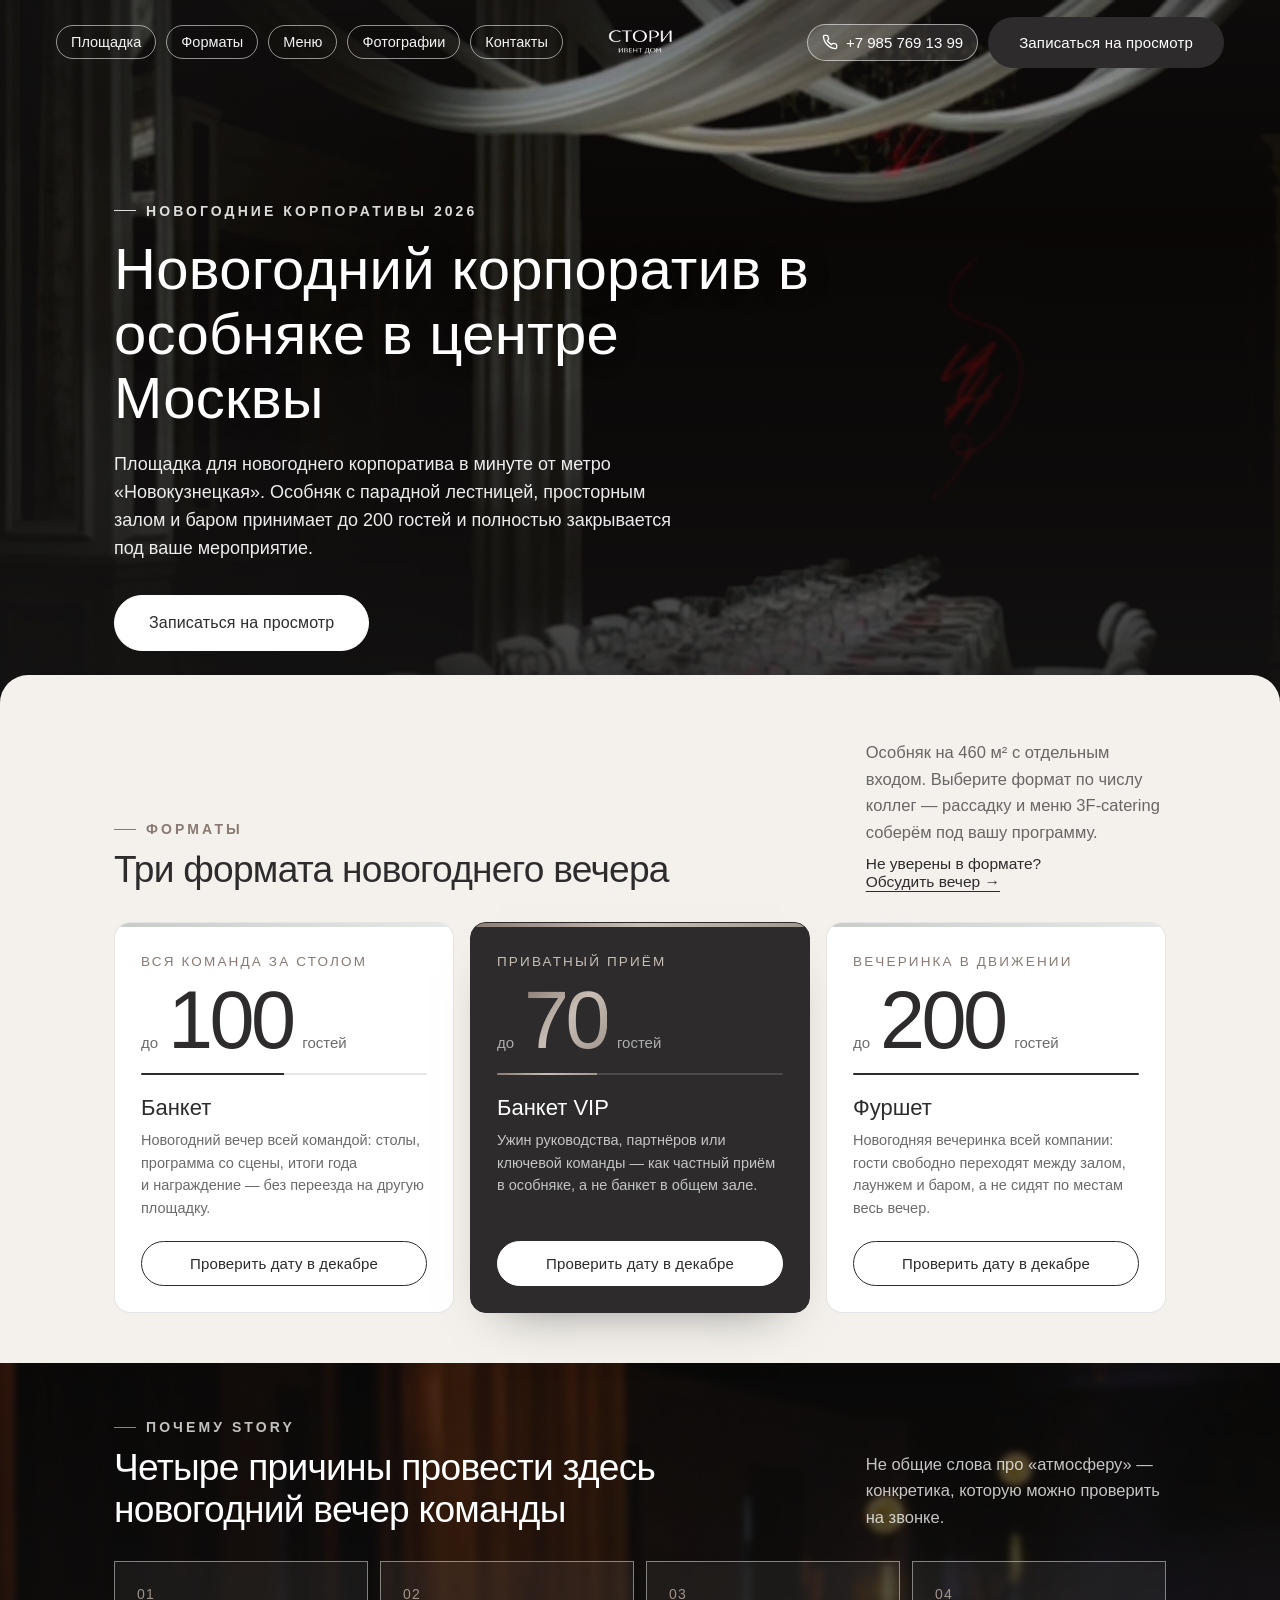
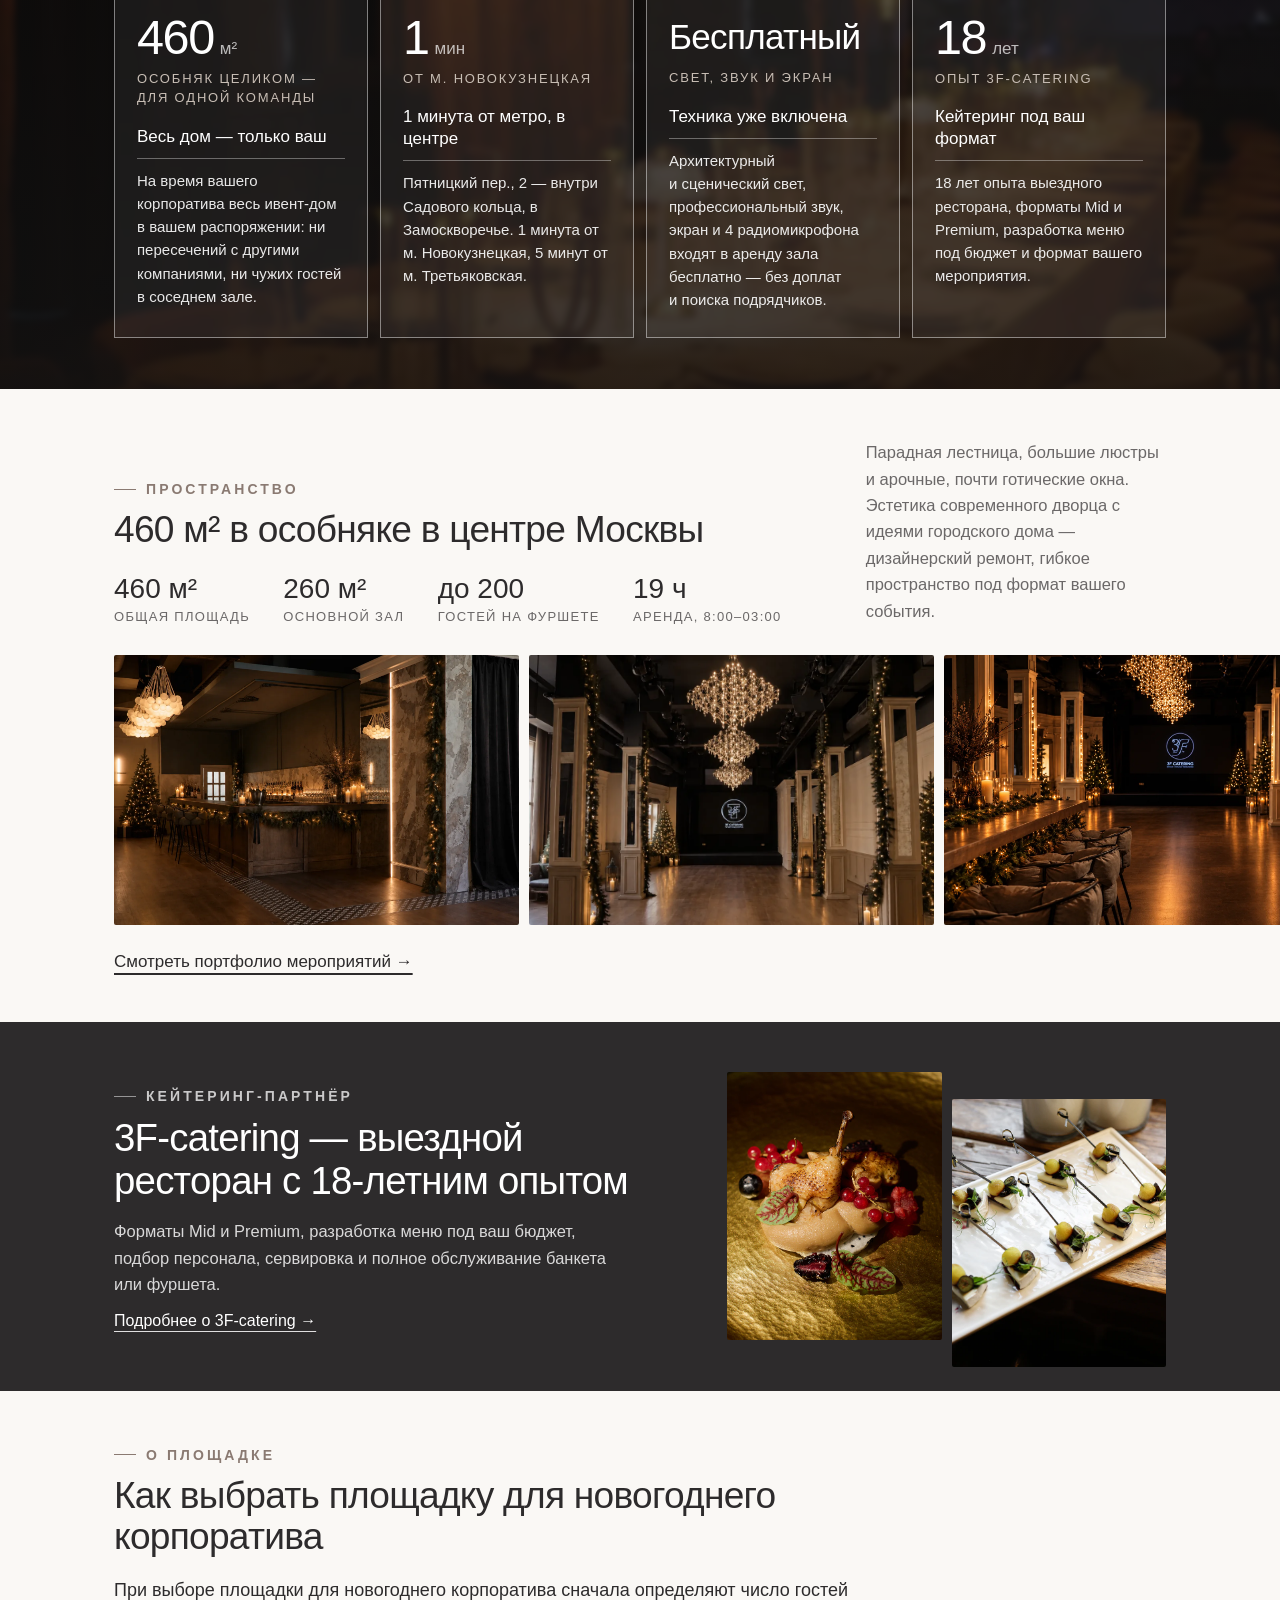
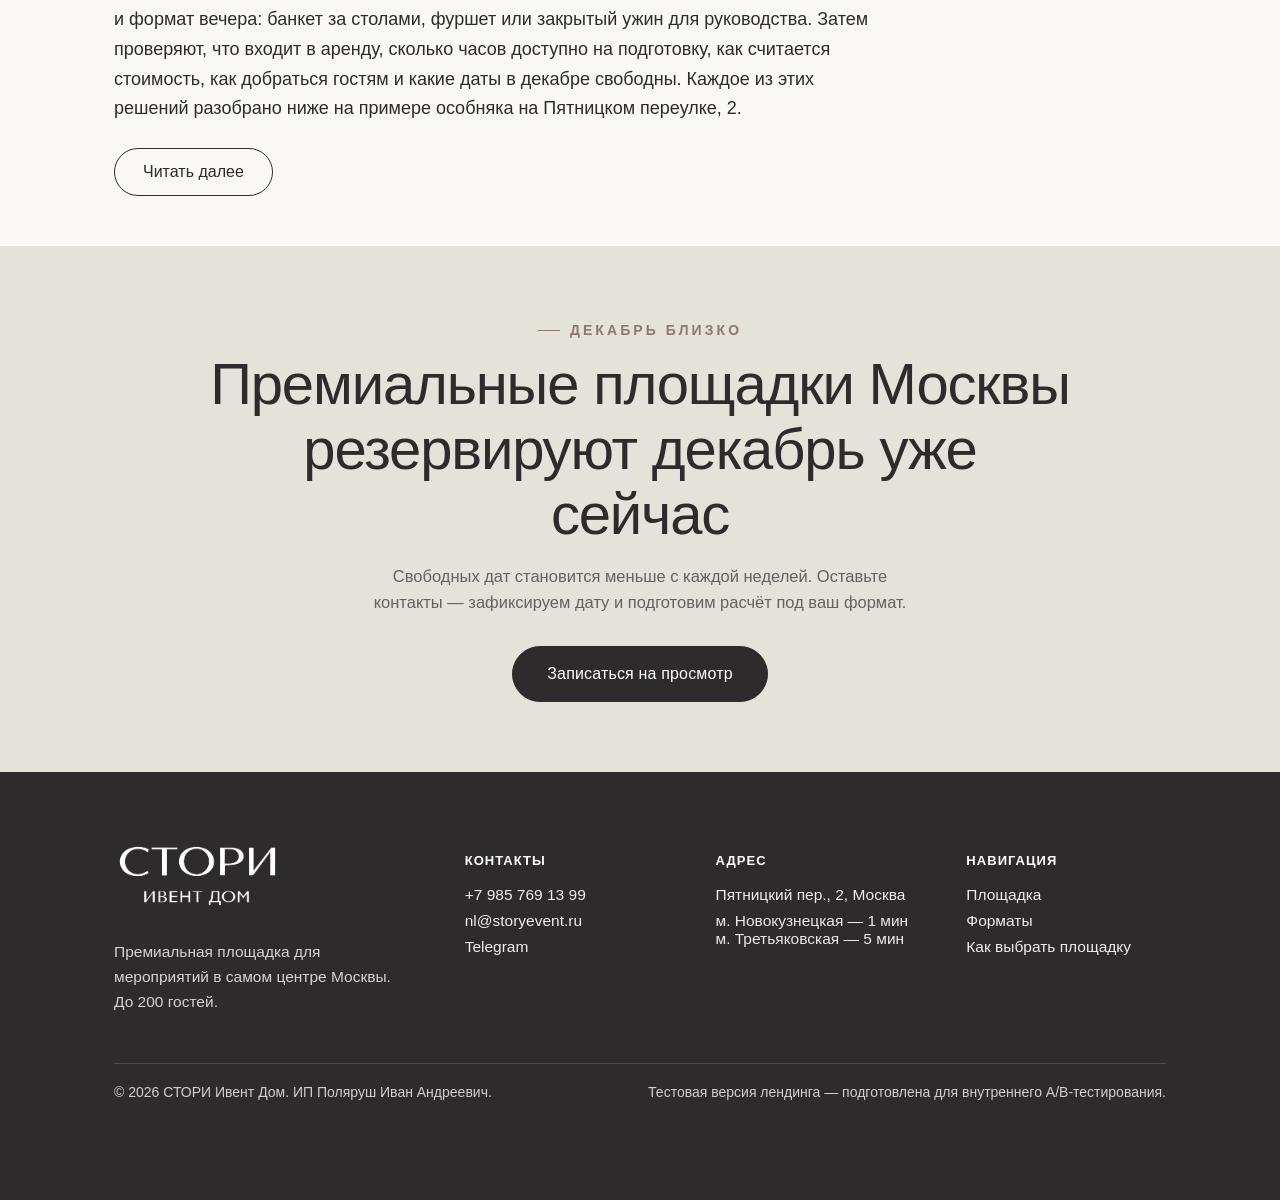
==== commit 7bd93af2: "Header logo links to storyevent.ru; portfolio link under the space gallery Co-Authored-By: Claude So" ====
--- a/index.html
+++ b/index.html
@@ -57,7 +57,7 @@
         <button class="btn btn-primary" data-open-form data-form-preset="viewing" data-track="viewing_open" data-track-place="header">Записаться на просмотр</button>
       </div>
 
-      <a href="#hero" class="logo" aria-label="СТОРИ Ивент Дом — на главную">
+      <a href="https://storyevent.ru/" class="logo" aria-label="СТОРИ Ивент Дом — на сайт storyevent.ru">
         <img src="assets/img/2.png" alt="СТОРИ Ивент Дом" width="72" height="40">
       </a>
     </div>
@@ -211,6 +211,9 @@
         <a href="assets/img/ny-arochnoe-okno-optimized.webp" data-lightbox><img src="assets/img/ny-arochnoe-okno-optimized.webp" alt="Арочное окно с кованой решёткой" loading="lazy" width="540" height="360"></a>
         <a href="assets/img/ny-terrasa-optimized.webp" data-lightbox><img src="assets/img/ny-terrasa-optimized.webp" alt="Выход на террасу, зимний вид во двор" loading="lazy" width="540" height="360"></a>
     </div>
+    <div class="container">
+      <p class="sp-more rv"><a class="sp-link" href="https://storyevent.ru/portfolio/" target="_blank" rel="noopener">Смотреть портфолио мероприятий →</a></p>
+    </div>
   </section>
 
   <!-- ================= CATERING (компактная сцена: ~50% окна) ================= -->
@@ -262,15 +265,6 @@
 
           <h3>Когда бронировать на&nbsp;декабрь</h3>
           <p>Цена зависит от&nbsp;дня недели, а&nbsp;свободные даты в&nbsp;декабре&nbsp;— от&nbsp;того, как рано вы напишете. Лучше уточнить дату заранее. Оставьте заявку: покажем особняк, проверим даты и&nbsp;подготовим предложение.</p>
-
-          <div class="gd-links">
-            <h3>Полезные статьи</h3>
-            <ul>
-              <li><a href="articles/banket-ili-furshet-novogodnij-korporativ.html">Банкет или фуршет: как выбрать формат</a></li>
-              <li><a href="articles/novogodnij-korporativ-na-100-chelovek-chek-list.html">Корпоратив на 100 человек: чек-лист подготовки</a></li>
-              <li><a href="articles/novogodnij-uzhin-dlya-rukovodstva-i-partnerov.html">Новогодний ужин для руководства и партнёров</a></li>
-            </ul>
-          </div>
           <p class="gd-cta"><button type="button" class="btn btn-primary" data-open-form data-form-preset="viewing" data-track="viewing_open" data-track-place="guide">Записаться на просмотр</button></p>
         </div>
       </details>
--- a/css/style.css
+++ b/css/style.css
@@ -363,11 +363,6 @@
 .gd-body h3{ break-after:avoid; margin:0 0 8px; font-family:var(--font-display); font-weight:400; font-size:20px; line-height:1.3; color:var(--ink); }
 .gd-body p{ margin:0 0 26px; font-size:16.5px; line-height:1.7; color:var(--ink); break-inside:avoid-column; }
 .gd-body p + h3{ margin-top:0; }
-.gd-links{ break-inside:avoid-column; margin-bottom:26px; }
-.gd-links ul{ list-style:none; margin:0; padding:0; }
-.gd-links li{ margin:0 0 10px; }
-.gd-links a{ font-size:17px; font-weight:500; color:var(--ink); text-decoration:underline; text-decoration-thickness:2px; text-underline-offset:5px; }
-.gd-links a:hover{ text-decoration-color:var(--taupe-dark); }
 .gd-cta{ margin-bottom:0 !important; }
 @media (max-width:899px){
   .gd-body{ columns:1; }
@@ -509,3 +504,8 @@
 .story-b24 .b24-form-sign-text,
 .story-b24 .b24-form-control-required{ font-size:14px !important; }
 .story-b24 .b24-form-sign-text{ color:var(--ink-70) !important; }
+
+/* ---------- Ссылка на портфолио в блоке «Пространство» ---------- */
+.sp-more{ margin-top:clamp(18px, 3svh, 28px); }
+.sp-link{ font-size:17px; font-weight:500; color:var(--ink); text-decoration:underline; text-decoration-thickness:2px; text-underline-offset:6px; }
+.sp-link:hover{ text-decoration-color:var(--taupe-dark); }
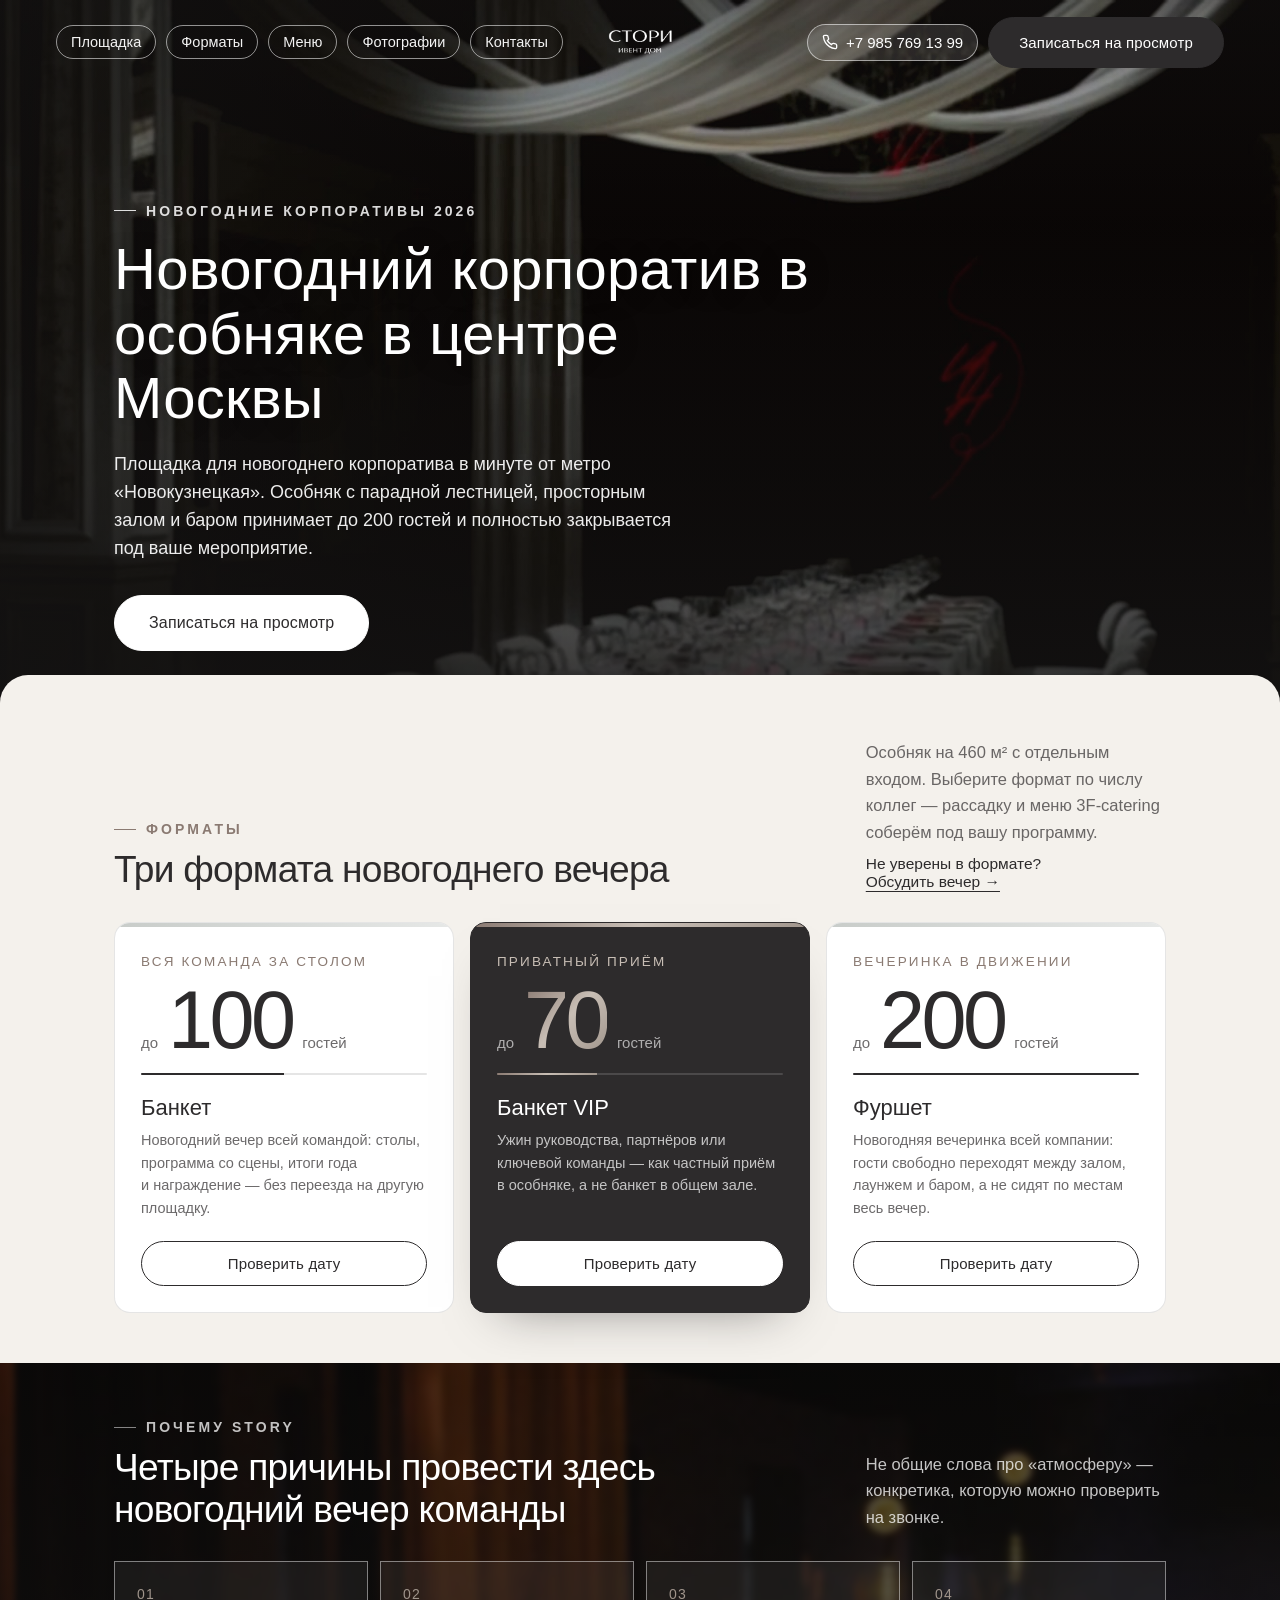
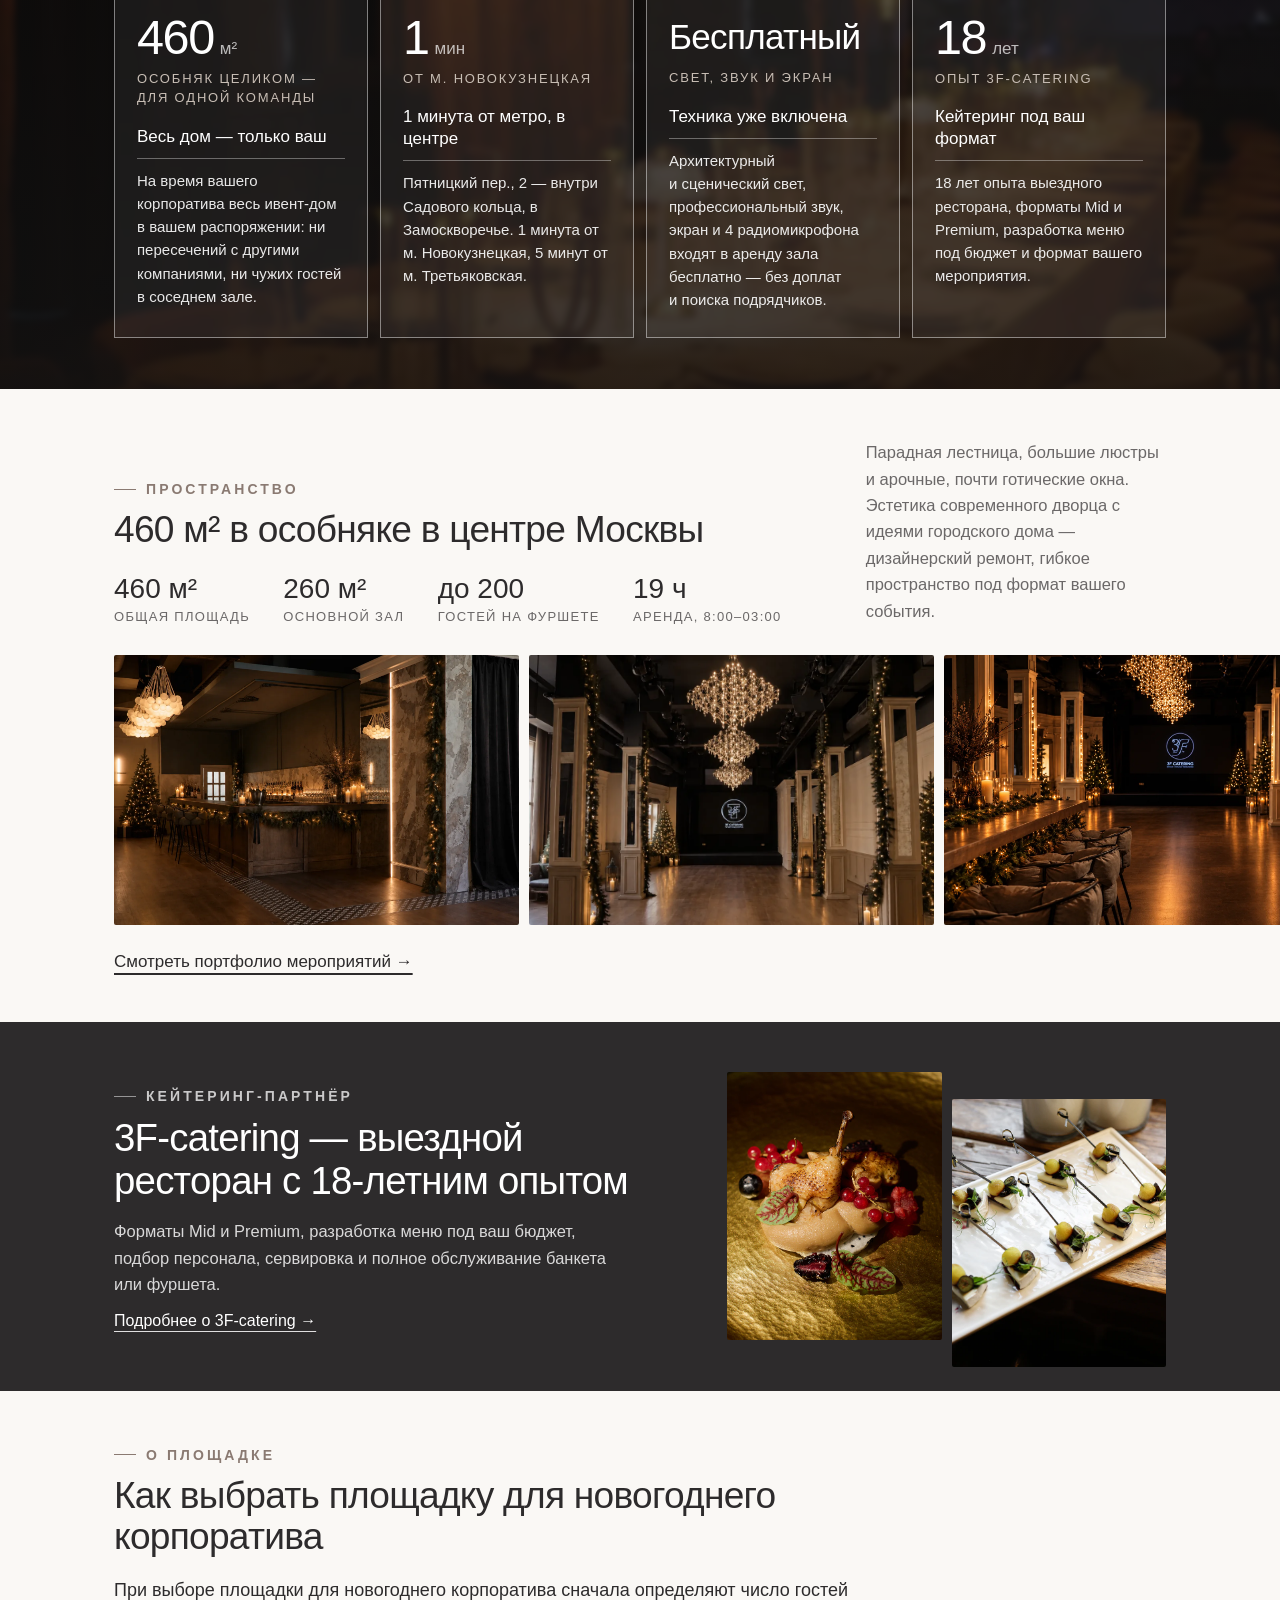
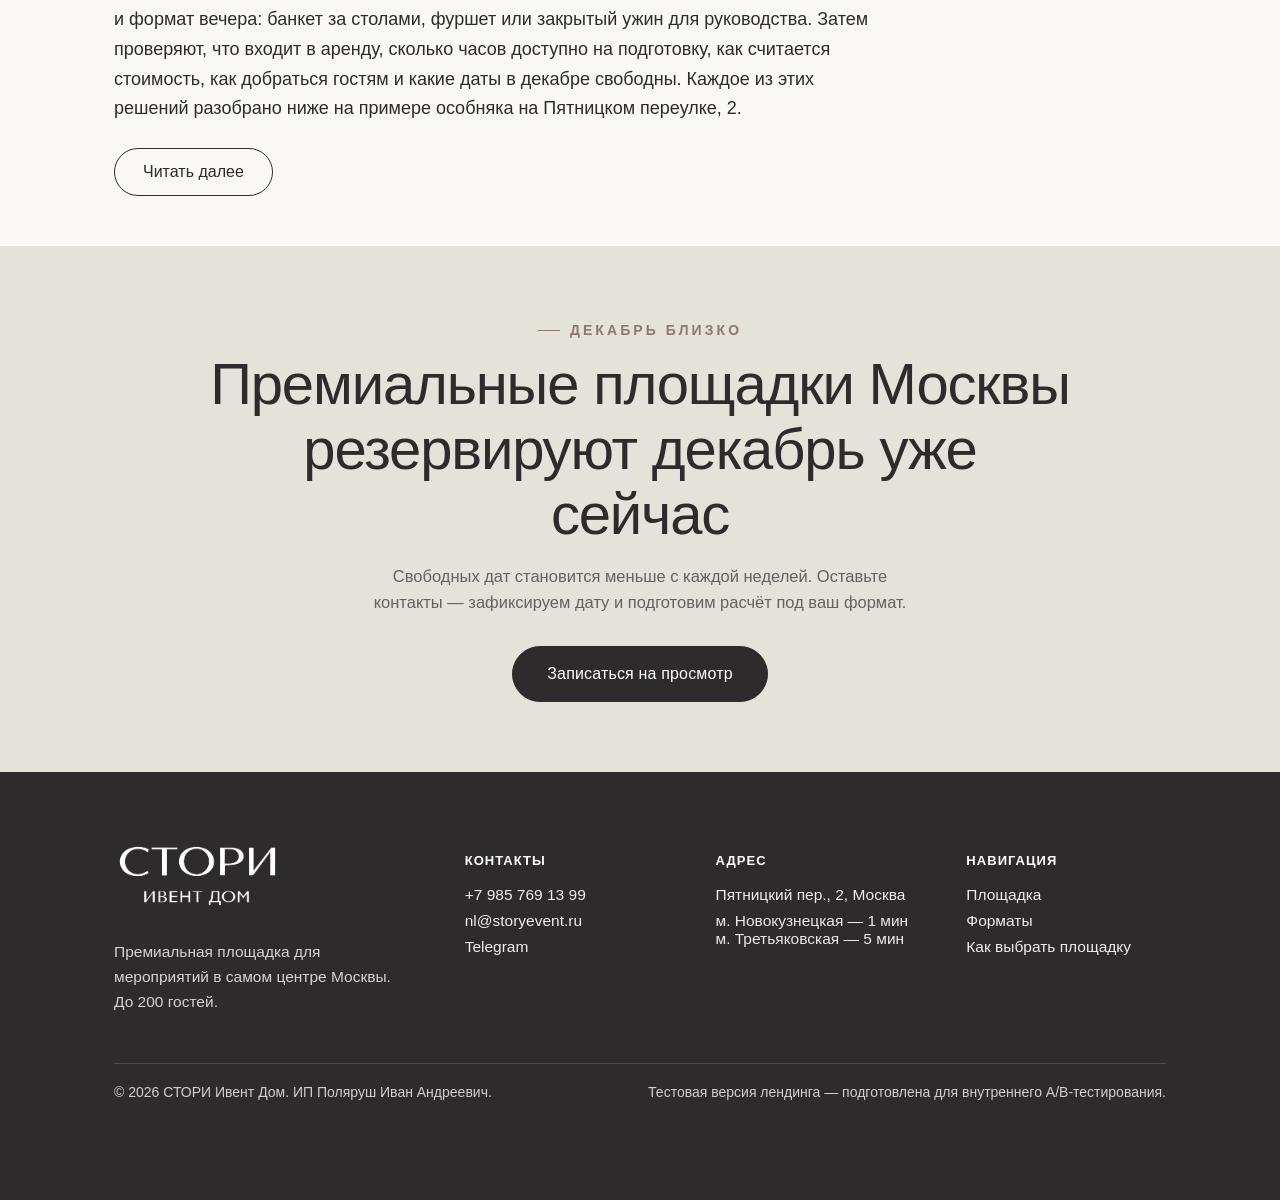
==== commit 8cb0b19d: "Format buttons: «Проверить дату» Co-Authored-By: Claude Sonnet 5.5 <noreply@anthropic.com>" ====
--- a/index.html
+++ b/index.html
@@ -114,7 +114,7 @@
             <div class="fmt-scale" style="--fill:50%" aria-hidden="true"><i></i></div>
             <h3 class="fmt-name">Банкет</h3>
             <p class="fmt-text">Новогодний вечер всей командой: столы, программа со&nbsp;сцены, итоги года и&nbsp;награждение&nbsp;— без переезда на&nbsp;другую площадку.</p>
-            <button type="button" class="fmt-cta" data-open-form data-form-preset="banquet" data-track="format_cta_click" data-track-place="formats_banquet">Проверить дату в&nbsp;декабре</button>
+            <button type="button" class="fmt-cta" data-open-form data-form-preset="banquet" data-track="format_cta_click" data-track-place="formats_banquet">Проверить дату</button>
           </div>
         </li>
         <li class="fmt-card fmt-card--vip">
@@ -125,7 +125,7 @@
             <div class="fmt-scale" style="--fill:35%" aria-hidden="true"><i></i></div>
             <h3 class="fmt-name">Банкет VIP</h3>
             <p class="fmt-text">Ужин руководства, партнёров или ключевой команды&nbsp;— как частный приём в&nbsp;особняке, а&nbsp;не&nbsp;банкет в&nbsp;общем зале.</p>
-            <button type="button" class="fmt-cta" data-open-form data-form-preset="vip" data-track="format_cta_click" data-track-place="formats_vip">Проверить дату в&nbsp;декабре</button>
+            <button type="button" class="fmt-cta" data-open-form data-form-preset="vip" data-track="format_cta_click" data-track-place="formats_vip">Проверить дату</button>
           </div>
         </li>
         <li class="fmt-card">
@@ -136,7 +136,7 @@
             <div class="fmt-scale" style="--fill:100%" aria-hidden="true"><i></i></div>
             <h3 class="fmt-name">Фуршет</h3>
             <p class="fmt-text">Новогодняя вечеринка всей компании: гости свободно переходят между залом, лаунжем и&nbsp;баром, а&nbsp;не&nbsp;сидят по&nbsp;местам весь вечер.</p>
-            <button type="button" class="fmt-cta" data-open-form data-form-preset="buffet" data-track="format_cta_click" data-track-place="formats_buffet">Проверить дату в&nbsp;декабре</button>
+            <button type="button" class="fmt-cta" data-open-form data-form-preset="buffet" data-track="format_cta_click" data-track-place="formats_buffet">Проверить дату</button>
           </div>
         </li>
       </ul>
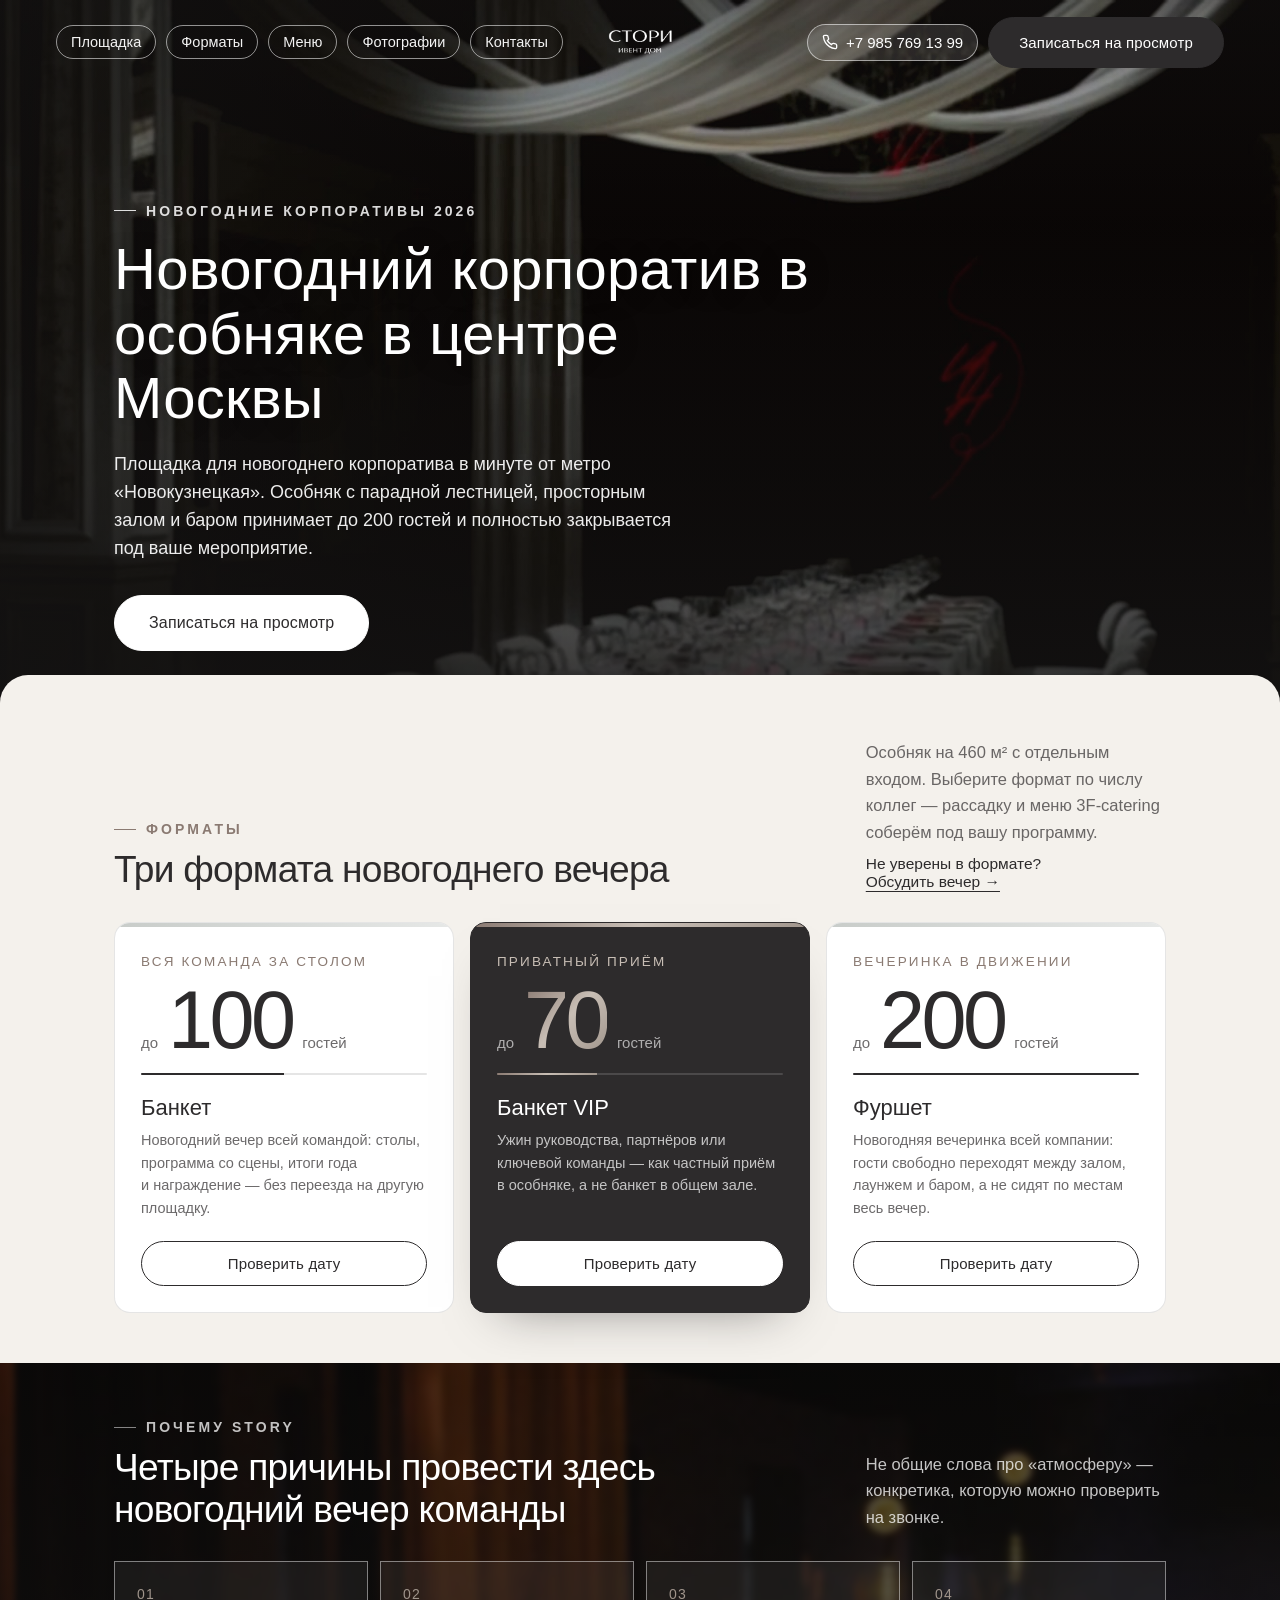
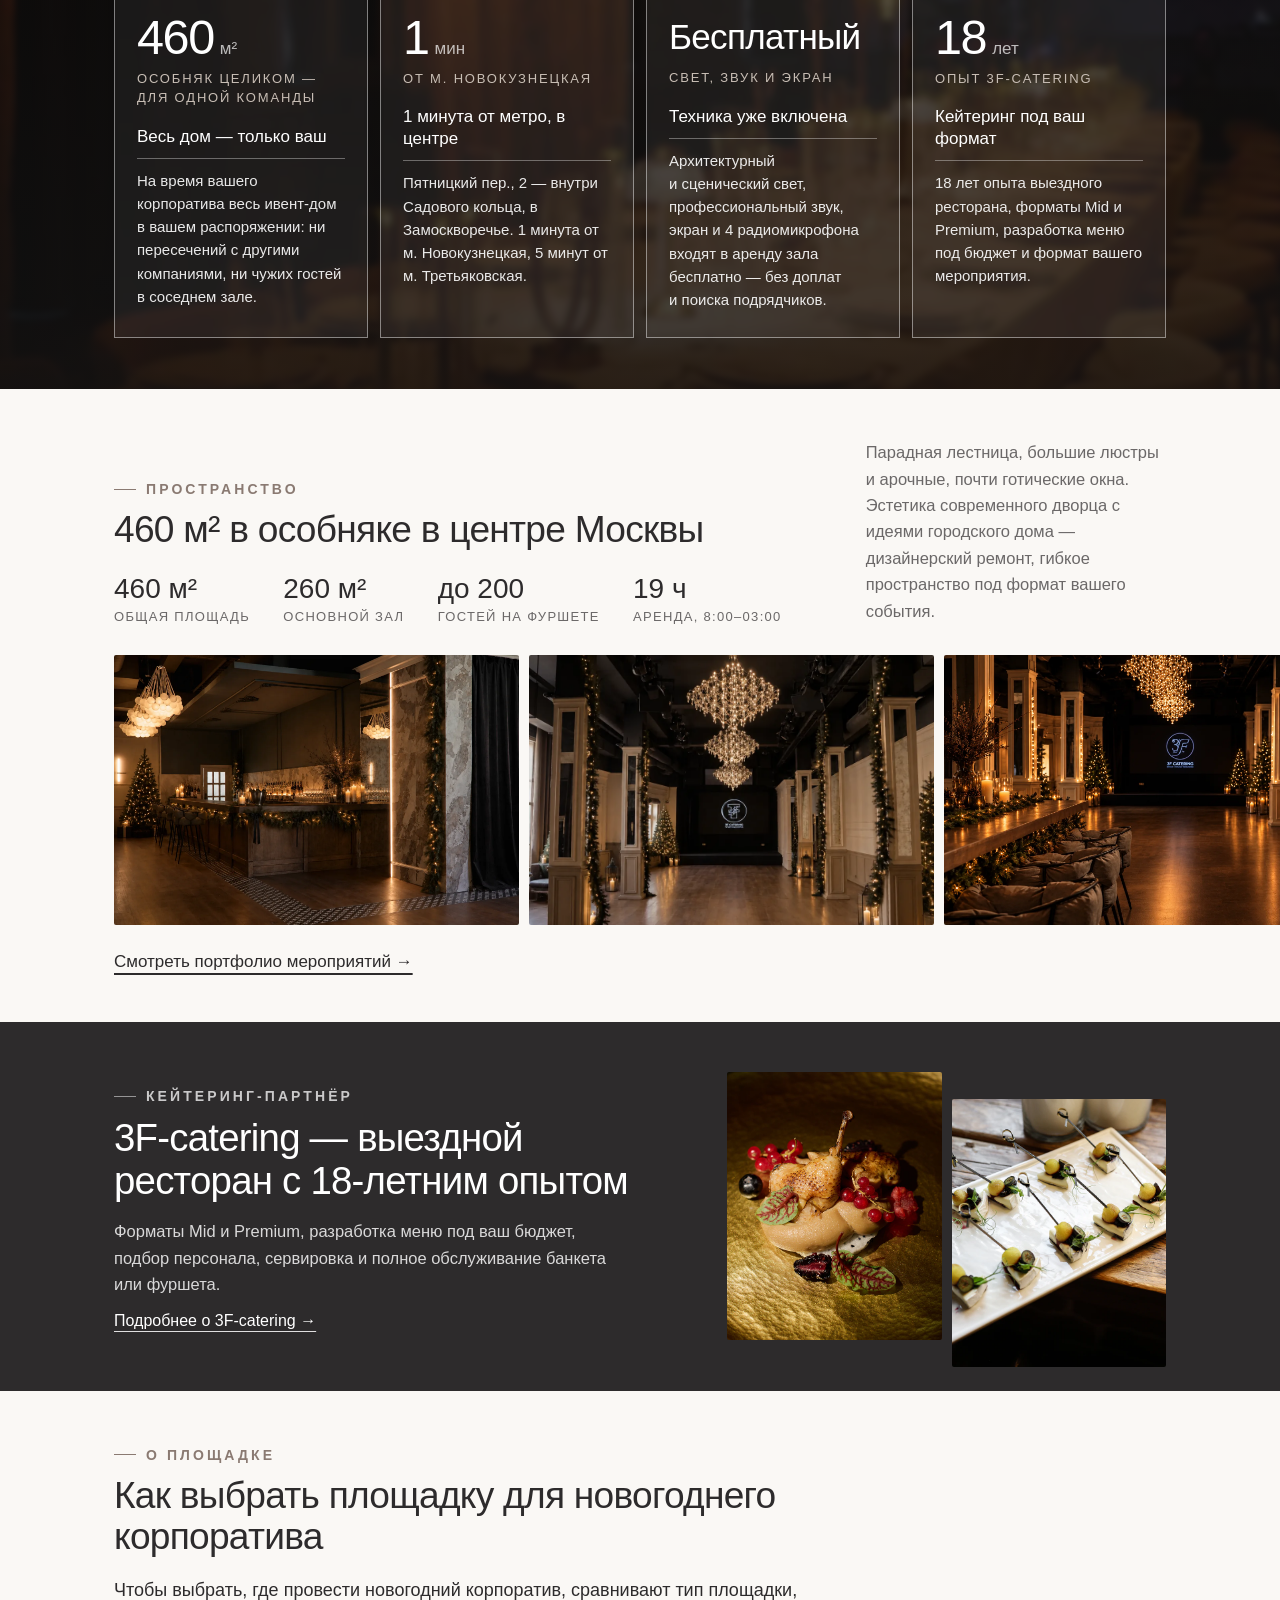
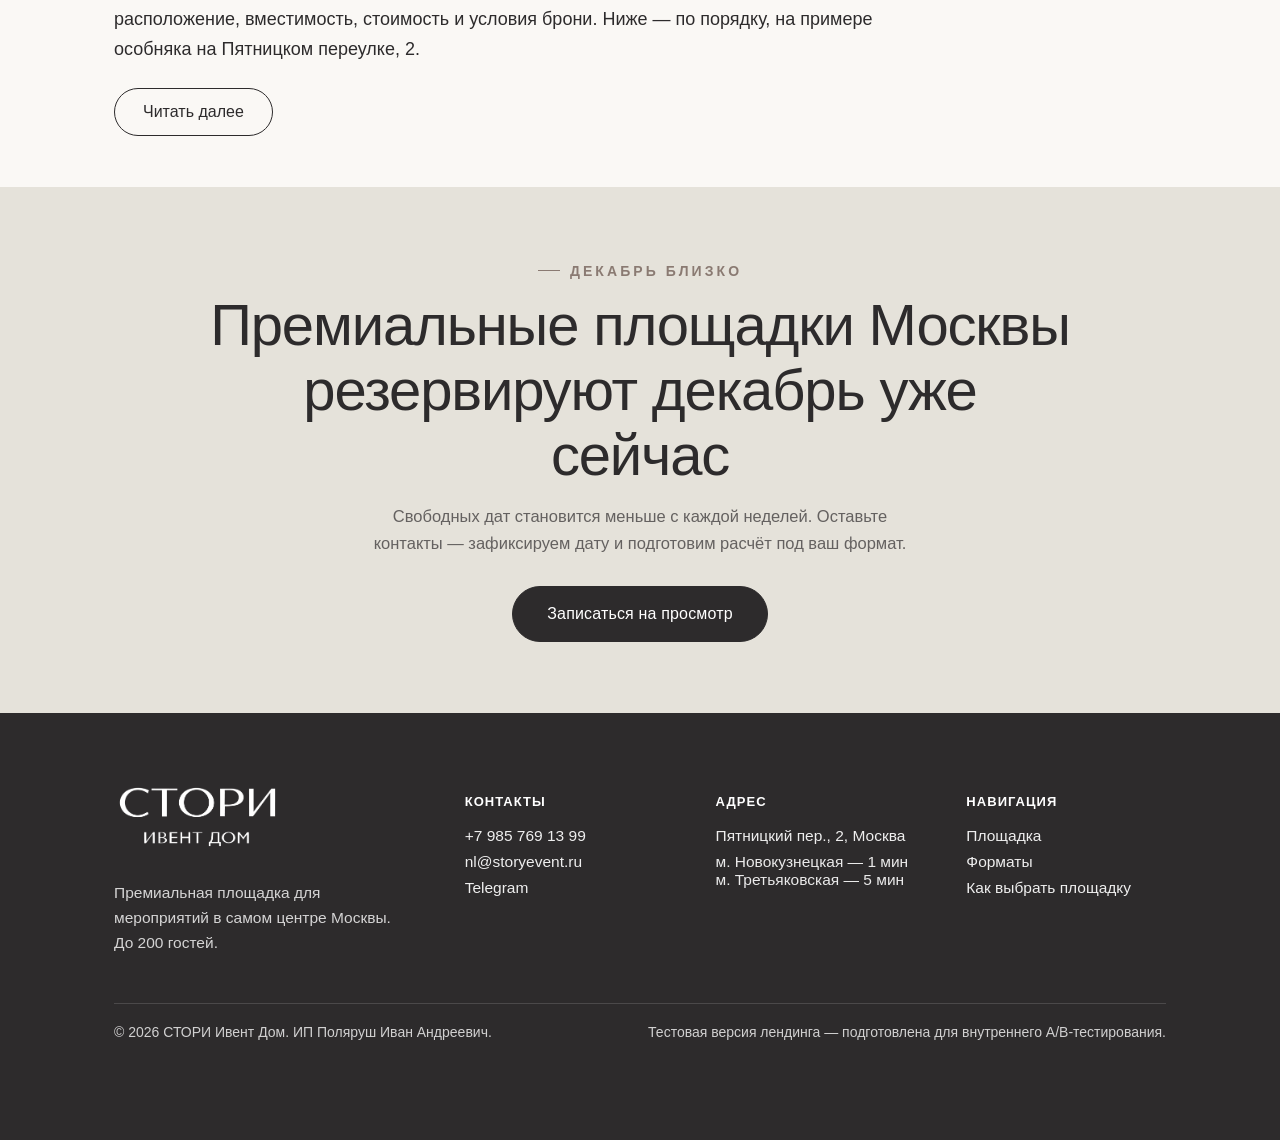
==== commit bf16bc73: "SEO block rewritten around 5 target queries (где провести, центр Москвы, стоимость, банкетный зал, п" ====
--- a/index.html
+++ b/index.html
@@ -240,31 +240,26 @@
       <div class="gd-head">
         <p class="eyebrow rv">О площадке</p>
         <h2 class="sc-title rv" id="guideTitle">Как выбрать площадку для новогоднего корпоратива</h2>
-        <p class="gd-intro rv">При выборе площадки для новогоднего корпоратива сначала определяют число гостей и&nbsp;формат вечера: банкет за&nbsp;столами, фуршет или закрытый ужин для руководства. Затем проверяют, что входит в&nbsp;аренду, сколько часов доступно на&nbsp;подготовку, как считается стоимость, как добраться гостям и&nbsp;какие даты в&nbsp;декабре свободны. Каждое из&nbsp;этих решений разобрано ниже на&nbsp;примере особняка на&nbsp;Пятницком переулке, 2.</p>
+        <p class="gd-intro rv">Чтобы выбрать, где провести новогодний корпоратив, сравнивают тип площадки, расположение, вместимость, стоимость и&nbsp;условия брони. Ниже&nbsp;— по&nbsp;порядку, на&nbsp;примере особняка на&nbsp;Пятницком переулке, 2.</p>
       </div>
       <details class="gd-more rv">
         <summary><span class="gd-open">Читать далее</span><span class="gd-close">Свернуть</span></summary>
         <div class="gd-body">
-          <h3>Банкет, ужин или фуршет: что выбрать</h3>
-          <p>Банкет&nbsp;— это когда все сидят за&nbsp;столами: слушают итоги года, награждают лучших, ужинают вместе. Он подходит, если гостей до&nbsp;100. Ужин для руководства и&nbsp;партнёров&nbsp;— формат на&nbsp;70 человек: спокойный вечер, как в&nbsp;гостях, а&nbsp;не&nbsp;в&nbsp;общем зале. Фуршет&nbsp;— для&nbsp;200 человек: гости ходят по&nbsp;залу, общаются и&nbsp;сами выбирают, где постоять и&nbsp;где присесть.</p>
-
-          <h3>Корпоратив на 100 человек и больше</h3>
-          <p>В&nbsp;особняке 460&nbsp;м², основной зал&nbsp;— 260&nbsp;м². Для 100 гостей за&nbsp;столами и&nbsp;для 200 на&nbsp;фуршете нужно разное место, поэтому формат лучше выбрать до&nbsp;просмотра. На&nbsp;просмотре обсудим, как расставить столы и&nbsp;где будет сцена.</p>
-
-          <h3>Закрытый вечер без чужих гостей</h3>
-          <p>В&nbsp;день вашего праздника в&nbsp;доме нет других компаний и&nbsp;чужих людей. Вход в&nbsp;особняк отдельный. Это важно, если вы подводите итоги года или принимаете партнёров.</p>
-
-          <h3>Сколько длится аренда и&nbsp;из чего складывается цена</h3>
-          <p>Зал можно арендовать на&nbsp;19 часов&nbsp;— с&nbsp;8:00 до&nbsp;03:00. В&nbsp;это время входят подготовка и&nbsp;сам вечер. Цена&nbsp;— это аренда зала (она зависит от&nbsp;дня недели) плюс еда за&nbsp;каждого гостя. Звук, экран 3520&nbsp;×&nbsp;2080 и&nbsp;4&nbsp;микрофона уже в&nbsp;аренде. Точный расчёт под вашу дату и&nbsp;формат пришлём после заявки.</p>
-
-          <h3>Кто готовит еду</h3>
-          <p>Еду готовит наш партнёр&nbsp;— 3F-catering, на&nbsp;рынке 18 лет. Есть два уровня меню: Mid и&nbsp;Premium. Меню подберут под ваш бюджет. Партнёр также присылает официантов и&nbsp;накрывает столы.</p>
-
-          <h3>Как добраться</h3>
-          <p>Адрес: Пятницкий переулок, 2, Москва. От&nbsp;метро «Новокузнецкая»&nbsp;— 1 минута пешком, от&nbsp;«Третьяковской»&nbsp;— 5 минут.</p>
-
-          <h3>Когда бронировать на&nbsp;декабрь</h3>
-          <p>Цена зависит от&nbsp;дня недели, а&nbsp;свободные даты в&nbsp;декабре&nbsp;— от&nbsp;того, как рано вы напишете. Лучше уточнить дату заранее. Оставьте заявку: покажем особняк, проверим даты и&nbsp;подготовим предложение.</p>
+          <h3>Где провести новогодний корпоратив</h3>
+          <p>Обычно выбирают из&nbsp;трёх вариантов: ресторан, банкетный зал или отдельная площадка. В&nbsp;ресторане обычно проще с&nbsp;едой, но не&nbsp;всегда можно закрыть зал целиком. Банкетный зал даёт больше места под программу и&nbsp;сцену. Отдельная площадка, как наш особняк, на&nbsp;вечер целиком достаётся одной компании: не&nbsp;нужно оглядываться на&nbsp;чужих гостей, можно выступать со&nbsp;сцены и&nbsp;свободно ходить между залами. Выбор зависит от&nbsp;числа гостей, программы и&nbsp;от&nbsp;того, насколько важна закрытость вечера.</p>
+
+          <h3>Корпоратив в центре Москвы</h3>
+          <p>Особняк стоит на&nbsp;Пятницком переулке, 2, в&nbsp;Замоскворечье, внутри Садового кольца. От&nbsp;метро «Новокузнецкая»&nbsp;— 1 минута пешком, от&nbsp;«Третьяковской»&nbsp;— 5 минут. Это удобно, если гости едут после работы: до&nbsp;зала можно дойти от&nbsp;метро пешком.</p>
+
+          <h3>Сколько стоит корпоратив</h3>
+          <p>Стоимость складывается из&nbsp;двух частей: аренды зала и&nbsp;кейтеринга. Аренда зависит от&nbsp;дня недели: с&nbsp;воскресенья по&nbsp;среду она ниже, чем в&nbsp;остальные дни. Кейтеринг считается за&nbsp;каждого гостя и&nbsp;зависит от&nbsp;формата (банкет или фуршет) и&nbsp;уровня меню: у&nbsp;партнёра 3F-catering это Mid и&nbsp;Premium. Звук, экран 3520&nbsp;×&nbsp;2080 и&nbsp;4&nbsp;микрофона уже входят в&nbsp;аренду. Итоговая сумма зависит от&nbsp;даты, числа гостей и&nbsp;меню, поэтому точный расчёт мы делаем под ваш формат.</p>
+
+          <h3>Банкетный зал для корпоратива: на что смотреть</h3>
+          <p>Сначала проверьте вместимость именно в&nbsp;вашем формате: у&nbsp;нас банкет рассчитан на&nbsp;100 гостей, VIP-ужин&nbsp;— на&nbsp;70, фуршет&nbsp;— на&nbsp;200. Общая площадь особняка&nbsp;— 460&nbsp;м², основной зал&nbsp;— 260&nbsp;м². Для программы со&nbsp;сцены важны звук, экран и&nbsp;микрофоны: они уже в&nbsp;аренде. На&nbsp;просмотре стоит попросить показать, как расставят столы и&nbsp;где будет сцена.</p>
+
+          <h3>Площадка на новогодний корпоратив: что проверить до брони</h3>
+          <p>Уточните даты: свободные дни в&nbsp;декабре зависят от&nbsp;того, как рано вы обратились, а&nbsp;цена&nbsp;— от&nbsp;дня недели. Узнайте, сколько времени даётся на&nbsp;аренду: у&nbsp;нас 19 часов, с&nbsp;8:00 до&nbsp;03:00, в&nbsp;них входят подготовка и&nbsp;сам вечер. Спросите, будет ли в&nbsp;доме кто-то ещё: в&nbsp;день вашего праздника у&nbsp;нас нет других компаний и&nbsp;чужих гостей, вход в&nbsp;особняк отдельный. И&nbsp;выясните, кто готовит еду: меню ведёт партнёр 3F-catering, на&nbsp;рынке 18 лет, он&nbsp;же присылает официантов и&nbsp;накрывает столы.</p>
+
           <p class="gd-cta"><button type="button" class="btn btn-primary" data-open-form data-form-preset="viewing" data-track="viewing_open" data-track-place="guide">Записаться на просмотр</button></p>
         </div>
       </details>
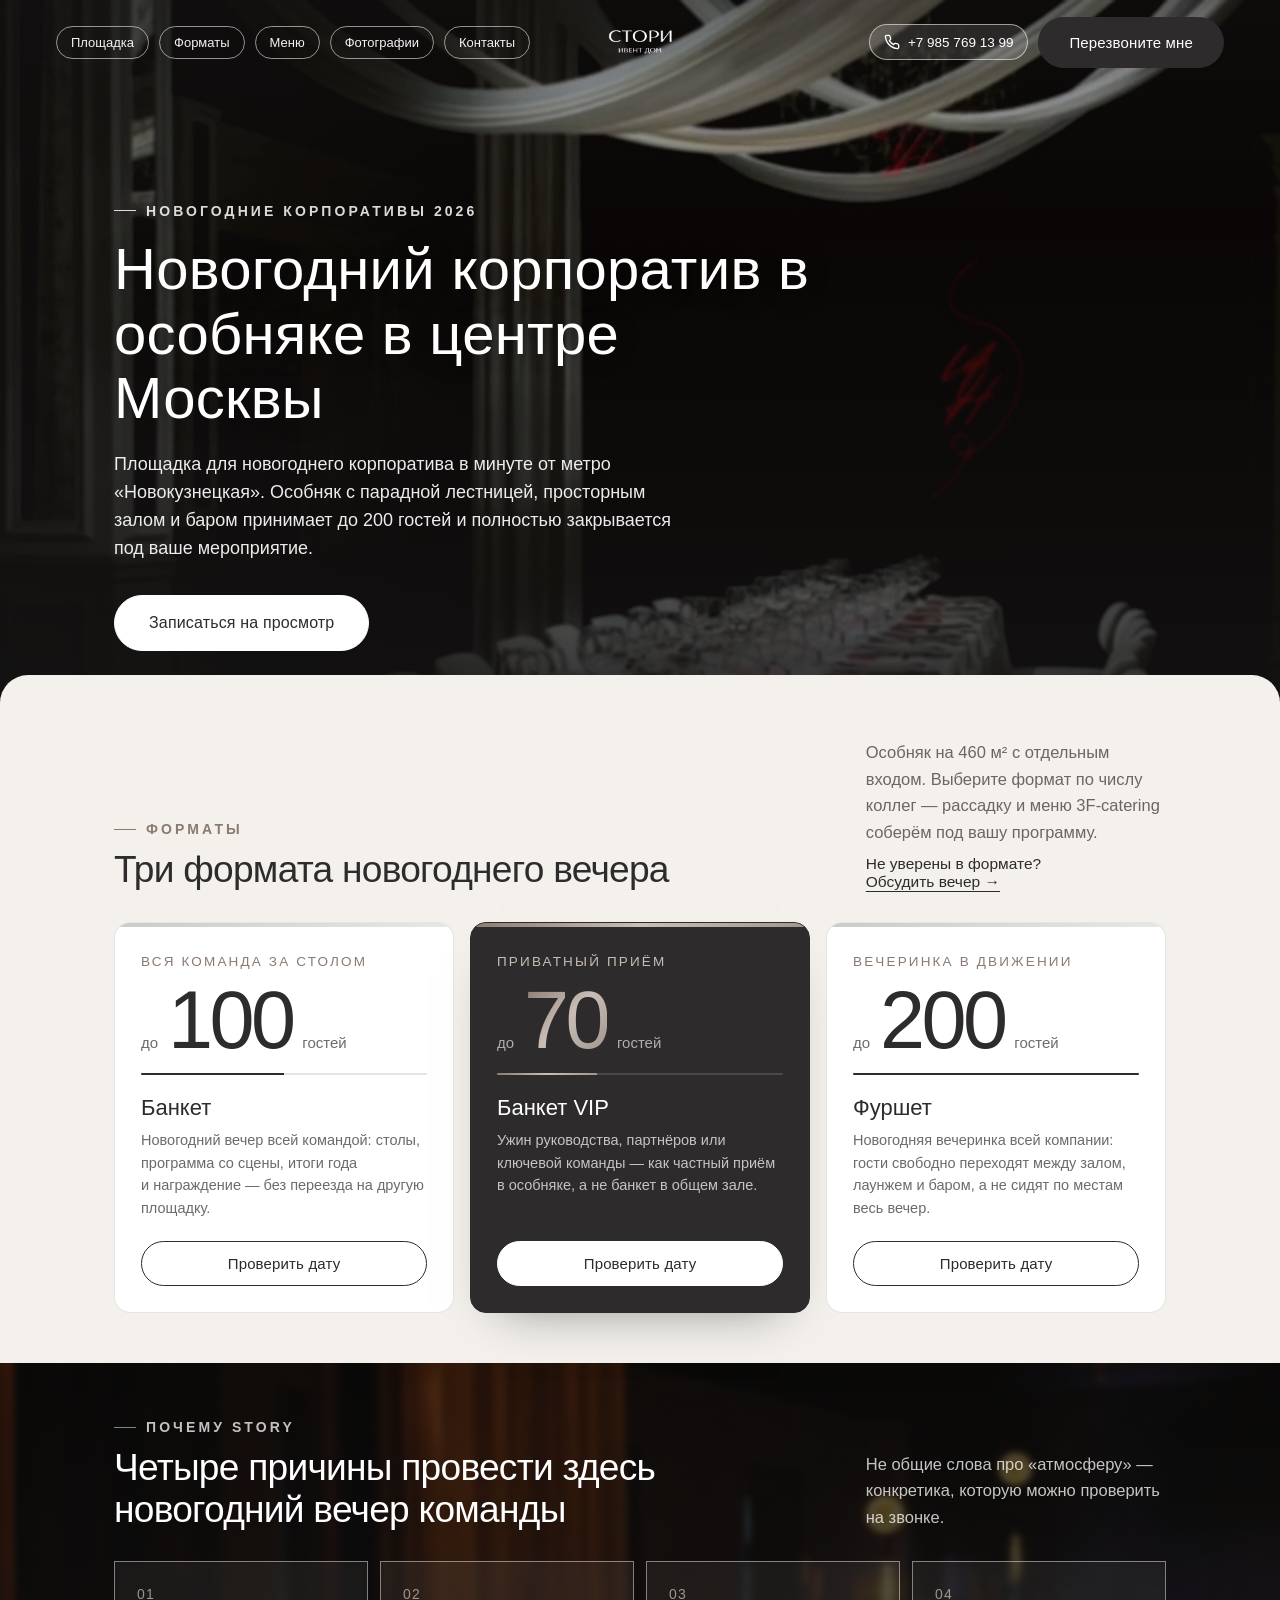
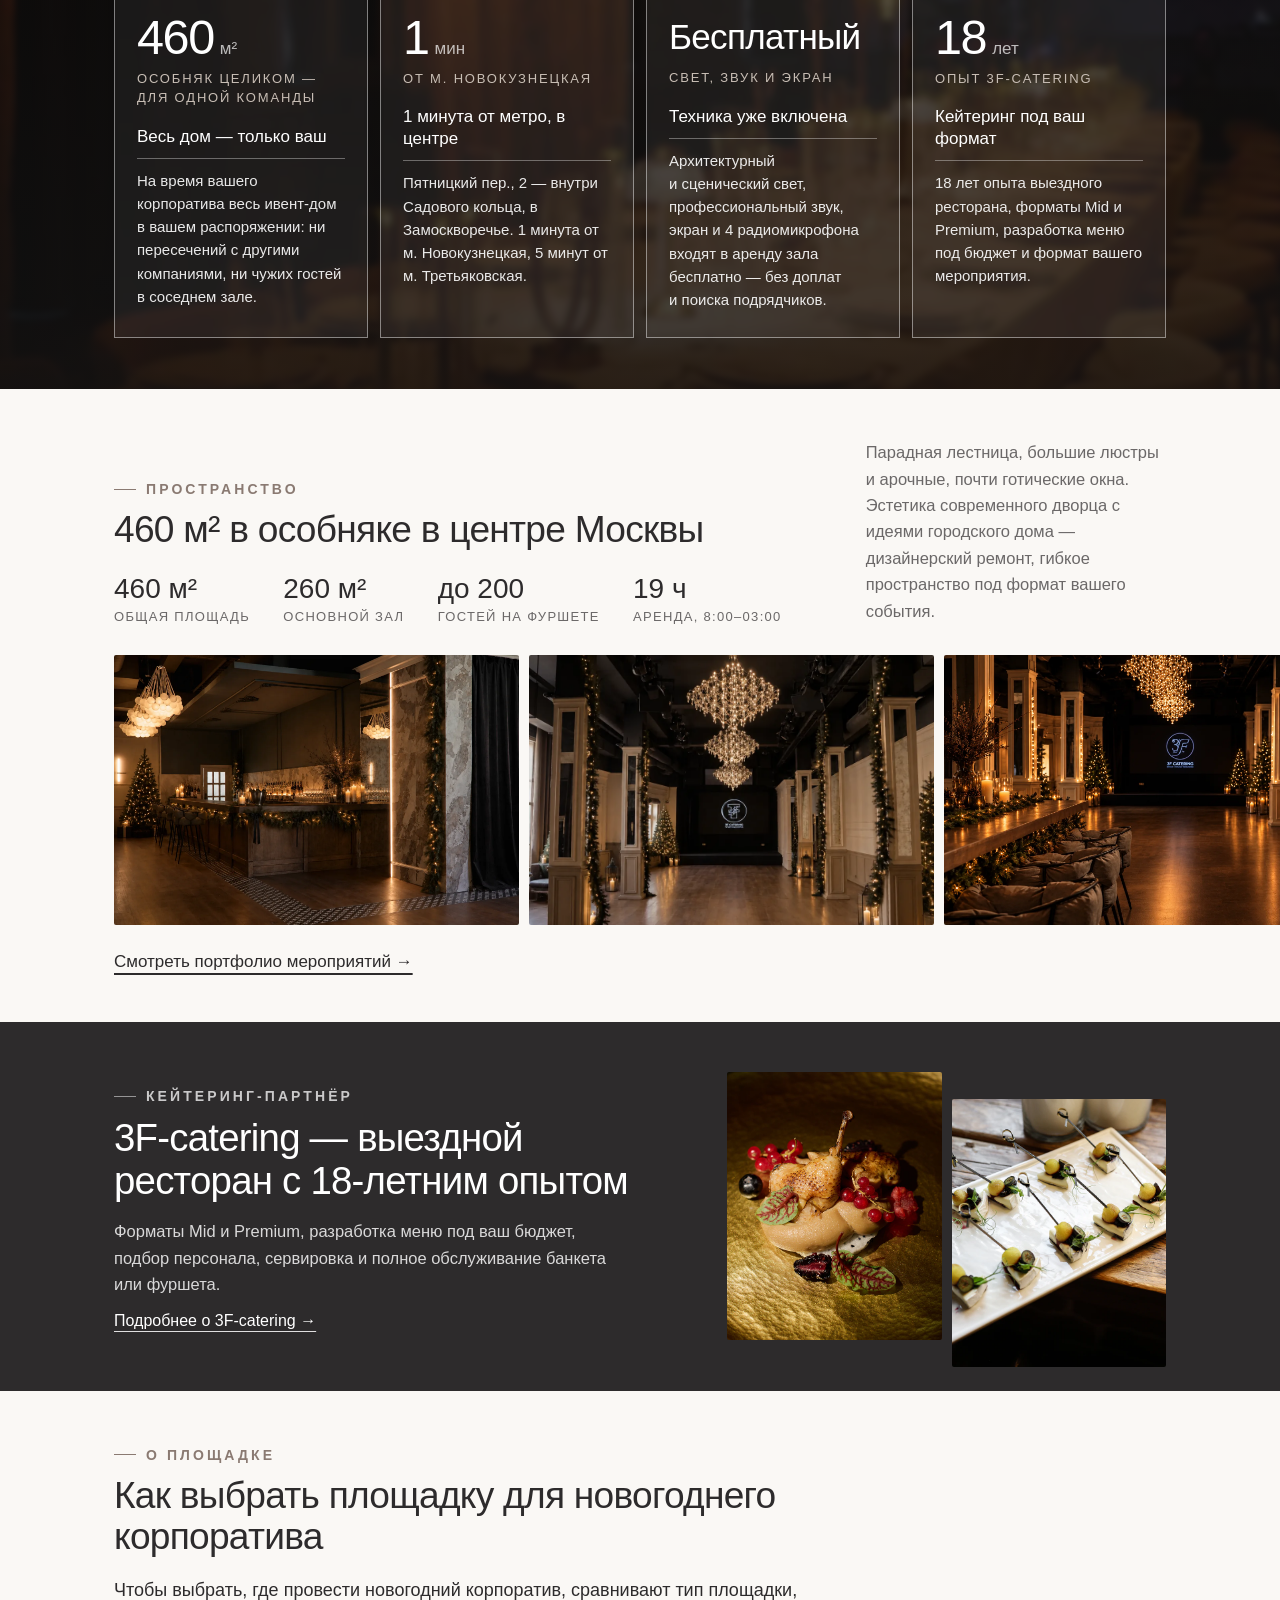
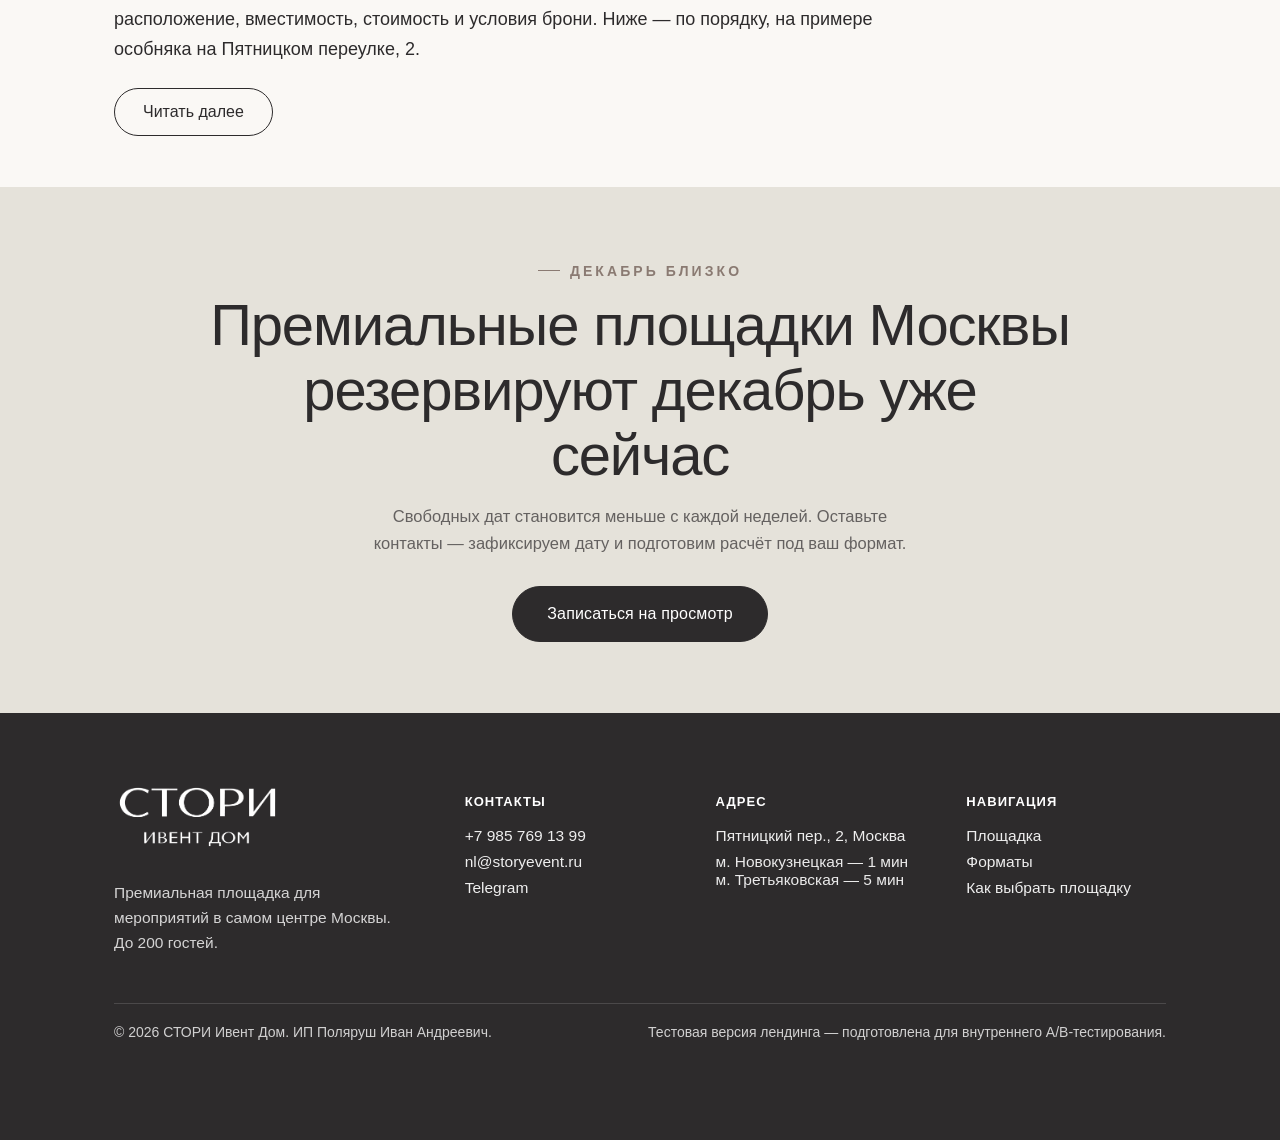
==== commit 5935438c: "Header matches storyevent.ru/novogodnij-korporativ/: same nav, «Перезвоните мне» button (opens callb" ====
--- a/index.html
+++ b/index.html
@@ -38,6 +38,10 @@
 <!-- ================= HEADER ================= -->
 <header class="site-header" id="siteHeader">
   <div class="header-grid">
+    <!-- Гамбургер: только ниже 1180px, где .main-nav скрыта -->
+    <button class="nav-burger" id="navBurger" type="button" aria-label="Меню" aria-expanded="false" aria-controls="mobileNav">
+      <span></span><span></span><span></span>
+    </button>
     <nav class="main-nav" aria-label="Основная навигация">
       <ul>
         <li><a class="nav-link" href="#space" data-track-nav="space">Площадка</a></li>
@@ -54,7 +58,7 @@
           <svg viewBox="0 0 24 24" fill="none" stroke="currentColor" stroke-width="2"><path d="M22 16.92v3a2 2 0 0 1-2.18 2 19.79 19.79 0 0 1-8.63-3.07 19.5 19.5 0 0 1-6-6 19.79 19.79 0 0 1-3.07-8.67A2 2 0 0 1 4.11 2h3a2 2 0 0 1 2 1.72c.127.96.361 1.903.7 2.81a2 2 0 0 1-.45 2.11L8.09 9.91a16 16 0 0 0 6 6l1.27-1.27a2 2 0 0 1 2.11-.45c.907.339 1.85.573 2.81.7A2 2 0 0 1 22 16.92z"/></svg>
           <span>+7 985 769 13 99</span>
         </a>
-        <button class="btn btn-primary" data-open-form data-form-preset="viewing" data-track="viewing_open" data-track-place="header">Записаться на просмотр</button>
+        <button class="btn btn-primary" data-open-form data-form-preset="callback" data-track="callback_open" data-track-place="header">Перезвоните мне</button>
       </div>
 
       <a href="https://storyevent.ru/" class="logo" aria-label="СТОРИ Ивент Дом — на сайт storyevent.ru">
@@ -62,6 +66,21 @@
       </a>
     </div>
   </div>
+
+  <!-- Мобильное меню: те же пункты, что в .main-nav, плюс телефон -->
+  <nav class="mobile-nav" id="mobileNav" aria-label="Меню" hidden>
+    <ul>
+      <li><a href="#space" data-track-nav="space">Площадка</a></li>
+      <li><a href="#formats" data-track-nav="formats">Форматы</a></li>
+      <li><a href="#catering" data-track-nav="menu">Меню</a></li>
+      <li><a href="#gallery" data-track-nav="cases">Фотографии</a></li>
+      <li><a href="#contacts" data-track-nav="contacts">Контакты</a></li>
+    </ul>
+    <a class="mobile-nav-phone" href="tel:+79857691399" data-track="phone_click" data-track-place="mobile_menu">
+      <svg viewBox="0 0 24 24" fill="none" stroke="currentColor" stroke-width="2"><path d="M22 16.92v3a2 2 0 0 1-2.18 2 19.79 19.79 0 0 1-8.63-3.07 19.5 19.5 0 0 1-6-6 19.79 19.79 0 0 1-3.07-8.67A2 2 0 0 1 4.11 2h3a2 2 0 0 1 2 1.72c.127.96.361 1.903.7 2.81a2 2 0 0 1-.45 2.11L8.09 9.91a16 16 0 0 0 6 6l1.27-1.27a2 2 0 0 1 2.11-.45c.907.339 1.85.573 2.81.7A2 2 0 0 1 22 16.92z"/></svg>
+      +7 985 769 13 99
+    </a>
+  </nav>
 </header>
 
 <main id="main">
--- a/css/style.css
+++ b/css/style.css
@@ -109,10 +109,11 @@
 .site-header .logo{ display:flex; align-items:center; gap:10px; flex-shrink:0; grid-column:2; grid-row:1; justify-self:center; }
 .site-header .logo img{ height:40px; width:auto; filter:brightness(0) invert(1); transition:filter .35s var(--ease); }
 .site-header.is-scrolled .logo img{ filter:none; }
+
 .main-nav{ display:none; grid-column:1; grid-row:1; justify-self:start; min-width:0; }
 .main-nav ul{ display:flex; gap:10px; flex-wrap:nowrap; }
 .nav-link{
-  padding:8px 14px; font-size:14.5px; font-weight:400; color:rgba(255,255,255,.95);
+  padding:8px 14px; font-size:13px; font-weight:400; color:rgba(255,255,255,.95);
   border:1px solid rgba(255,255,255,.55); border-radius:var(--radius-btn); background:transparent;
   white-space:nowrap;
   transition:background .25s var(--ease), color .25s var(--ease), border-color .25s var(--ease);
@@ -120,9 +121,10 @@
 .nav-link:hover{ background:rgba(255,255,255,.14); border-color:var(--white); }
 .site-header.is-scrolled .nav-link{ color:var(--ink-70); border-color:rgba(45,43,44,.3); }
 .site-header.is-scrolled .nav-link:hover{ background:rgba(45,43,44,.06); color:var(--ink); border-color:var(--ink); }
+
 .header-right{ display:flex; align-items:center; gap:10px; flex-shrink:0; grid-column:3; grid-row:1; justify-self:end; }
 .phone-link{
-  display:none; align-items:center; gap:8px; font-size:15px; font-weight:500;
+  display:none; align-items:center; gap:8px; font-size:13.5px; font-weight:500;
   color:var(--white); padding:9px 14px; border-radius:var(--radius-btn); white-space:nowrap;
   border:1px solid rgba(255,255,255,.55); background:rgba(255,255,255,.12);
   transition:color .3s var(--ease), background .3s var(--ease), border-color .3s var(--ease);
@@ -131,6 +133,73 @@
 .site-header.is-scrolled .phone-link{ color:var(--ink); border-color:rgba(45,43,44,.25); background:rgba(45,43,44,.05); }
 .site-header.is-scrolled .phone-link:hover{ background:rgba(45,43,44,.1); }
 .phone-link svg{ width:16px; height:16px; flex-shrink:0; }
+
+/* ---------- 3. Мобильное меню (гамбургер) ----------
+   Ниже 1180px навигация .main-nav в прототипе просто скрыта, и перейти
+   к разделам с телефона было нельзя. Кнопка встаёт в пустую левую колонку
+   сетки шапки (логотип по центру, «Перезвоните мне» справа), по нажатию под
+   шапкой раскрывается панель с теми же пунктами и телефоном. */
+.nav-burger{
+  grid-column:1; grid-row:1; justify-self:start;
+  display:inline-flex; flex-direction:column; justify-content:center; gap:5px;
+  width:44px; height:44px; padding:0 12px;
+  border:1px solid rgba(255,255,255,.55); border-radius:var(--radius-btn);
+  background:transparent; cursor:pointer;
+  transition:background .25s var(--ease), border-color .25s var(--ease);
+}
+.nav-burger span{
+  display:block; width:100%; height:1.5px; border-radius:2px; background:var(--white);
+  transition:transform .25s var(--ease), opacity .2s var(--ease), background .25s var(--ease);
+}
+.nav-burger:hover{ background:rgba(255,255,255,.14); }
+.site-header.is-scrolled .nav-burger,
+.site-header.menu-open .nav-burger{ border-color:rgba(45,43,44,.3); }
+.site-header.is-scrolled .nav-burger:hover,
+.site-header.menu-open .nav-burger:hover{ background:rgba(45,43,44,.06); }
+.site-header.is-scrolled .nav-burger span,
+.site-header.menu-open .nav-burger span{ background:var(--ink); }
+.nav-burger[aria-expanded="true"] span:nth-child(1){ transform:translateY(6.5px) rotate(45deg); }
+.nav-burger[aria-expanded="true"] span:nth-child(2){ opacity:0; }
+.nav-burger[aria-expanded="true"] span:nth-child(3){ transform:translateY(-6.5px) rotate(-45deg); }
+
+/* открытое меню: шапка светлая, как после прокрутки */
+.site-header.menu-open{
+  background:rgba(250,248,245,.97);
+  -webkit-backdrop-filter:blur(10px); backdrop-filter:blur(10px);
+  box-shadow:0 1px 0 rgba(45,43,44,.08);
+}
+.site-header.menu-open .logo img{ filter:none; }
+
+.mobile-nav{
+  position:absolute; top:100%; left:0; right:0;
+  max-height:calc(100vh - var(--header-h)); overflow-y:auto;
+  padding:4px var(--gutter) 22px;
+  background:#FAF8F5; border-top:1px solid rgba(45,43,44,.08);
+  box-shadow:0 22px 30px -20px rgba(45,43,44,.35);
+}
+.mobile-nav ul{ list-style:none; margin:0; padding:0; }
+.mobile-nav li a{
+  display:block; padding:15px 0; font-size:17px; color:var(--ink);
+  border-bottom:1px solid rgba(45,43,44,.08);
+}
+.mobile-nav li a:hover{ color:var(--taupe); }
+.mobile-nav-phone{
+  display:inline-flex; align-items:center; gap:10px; margin-top:18px;
+  font-size:16px; font-weight:500; color:var(--ink);
+}
+.mobile-nav-phone svg{ width:18px; height:18px; flex-shrink:0; }
+
+@media (min-width:1180px){
+  .nav-burger, .mobile-nav{ display:none !important; }
+}
+
+/* burger-right: гамбургер справа, как в основной шапке сайта; «Перезвоните мне»
+   уходит в левую колонку. Только ниже 1180px — на десктопе своя раскладка. */
+@media (max-width:1179.98px){
+  .site-header .nav-burger{ grid-column:3; justify-self:end; }
+  .site-header .header-right{ grid-column:1; justify-self:start; }
+}
+
 /* ---------- Hero ---------- */
 .hero{
   position:relative; min-height:100vh; min-height:calc(100svh - clamp(110px, 17svh, 170px)); display:flex; align-items:flex-end; /* на 1/6 ниже окна: следующий блок виден снизу */
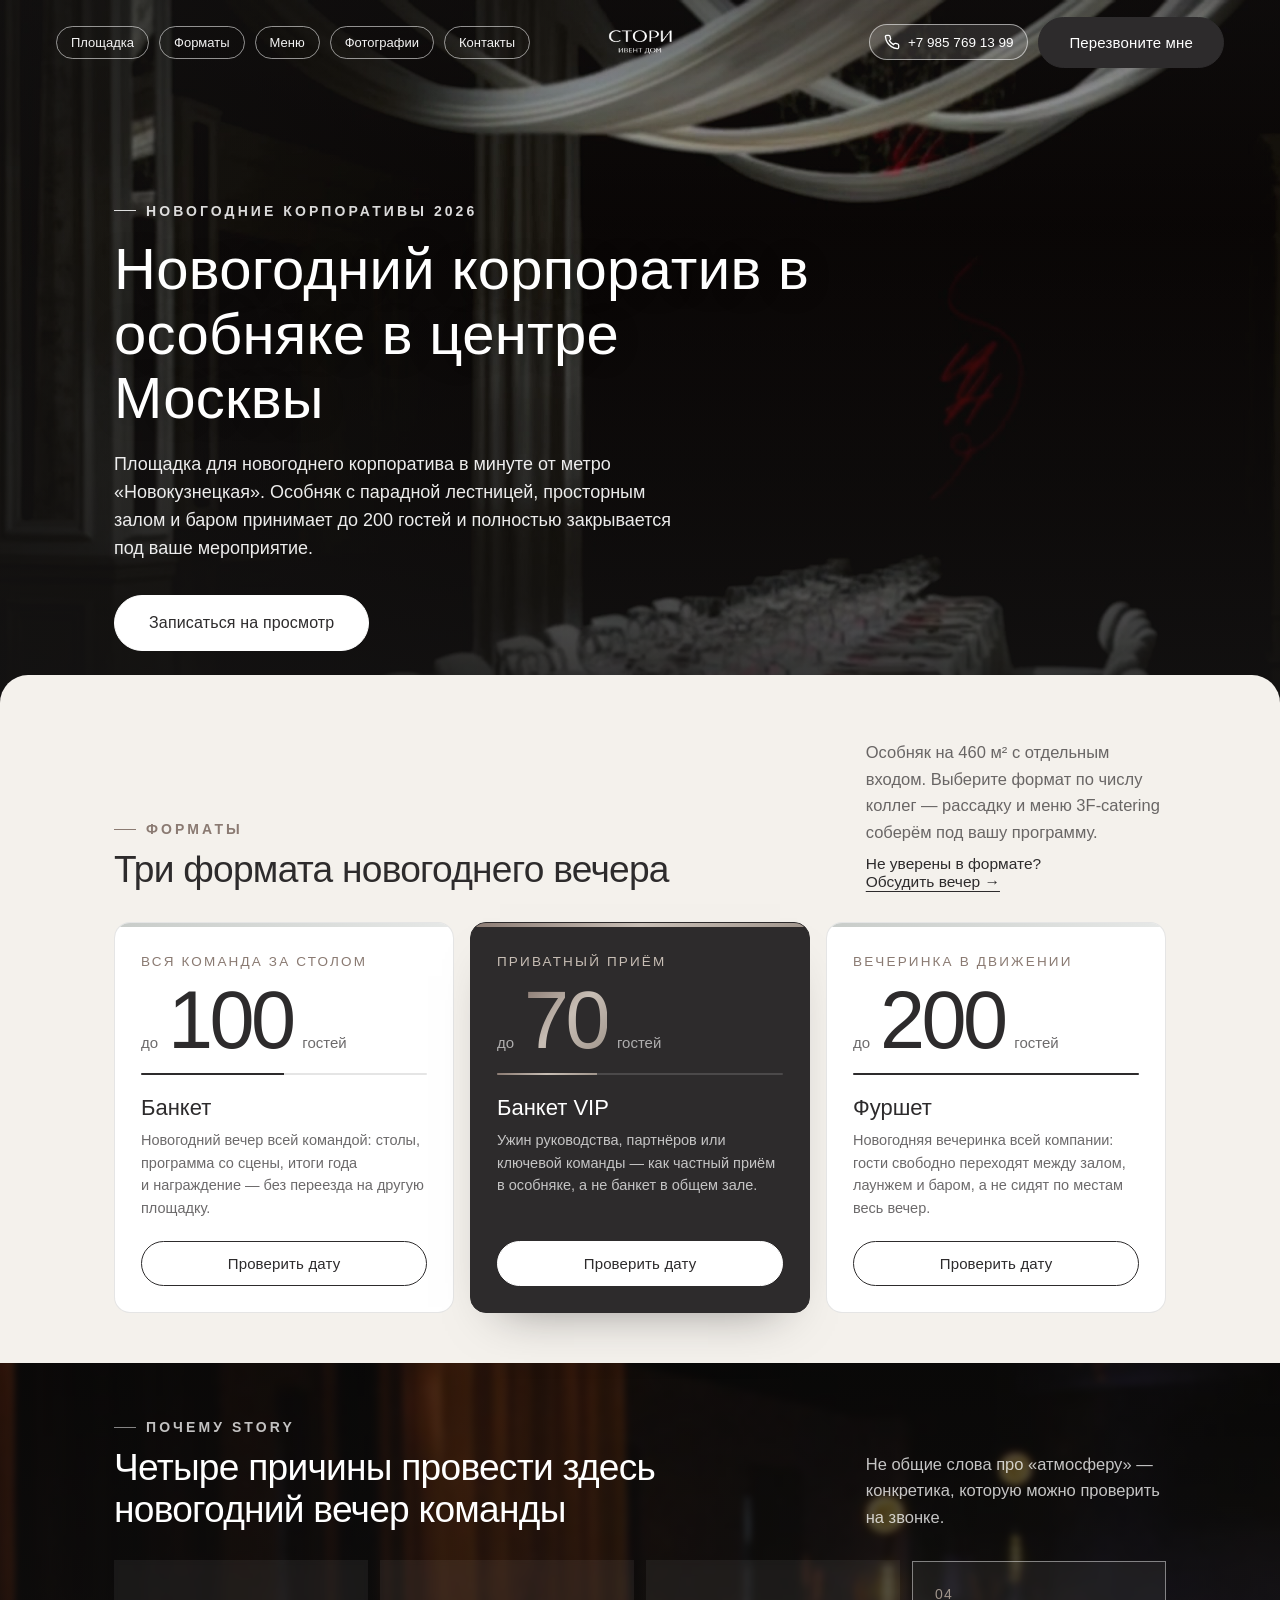
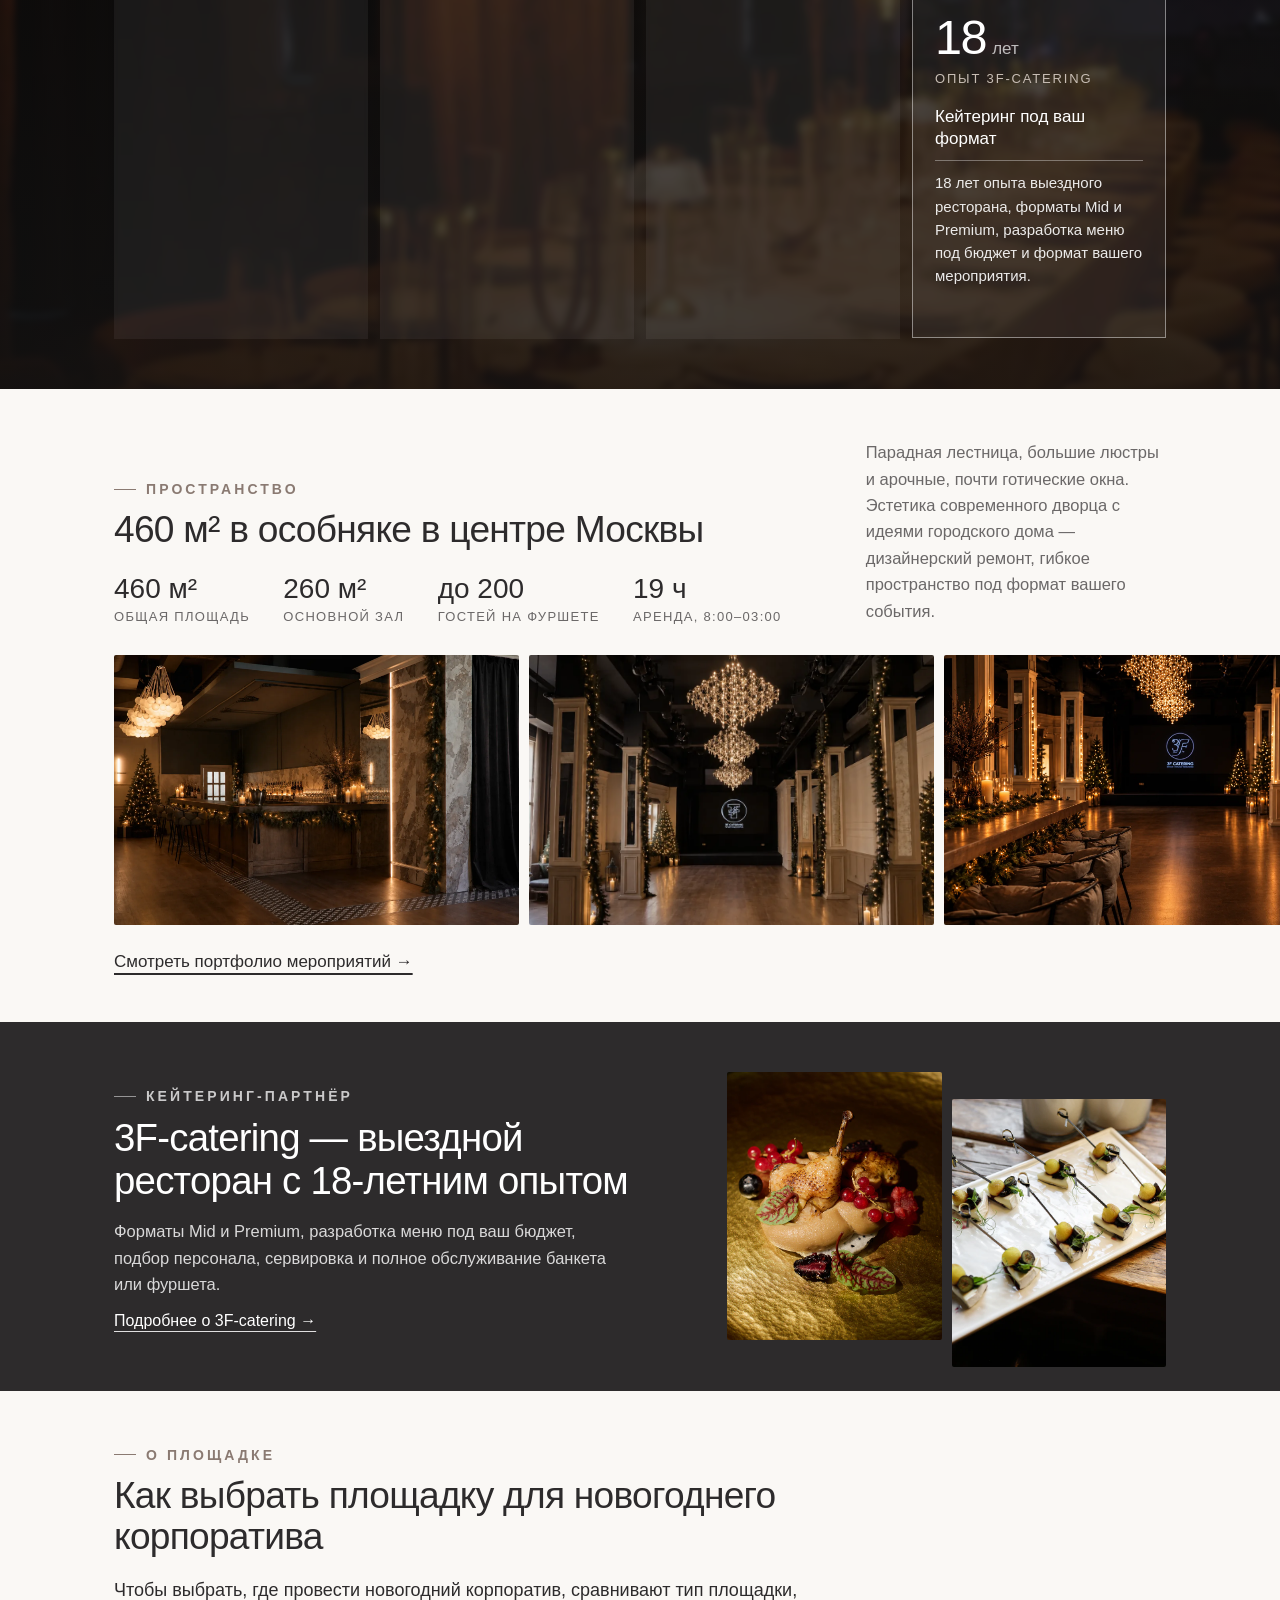
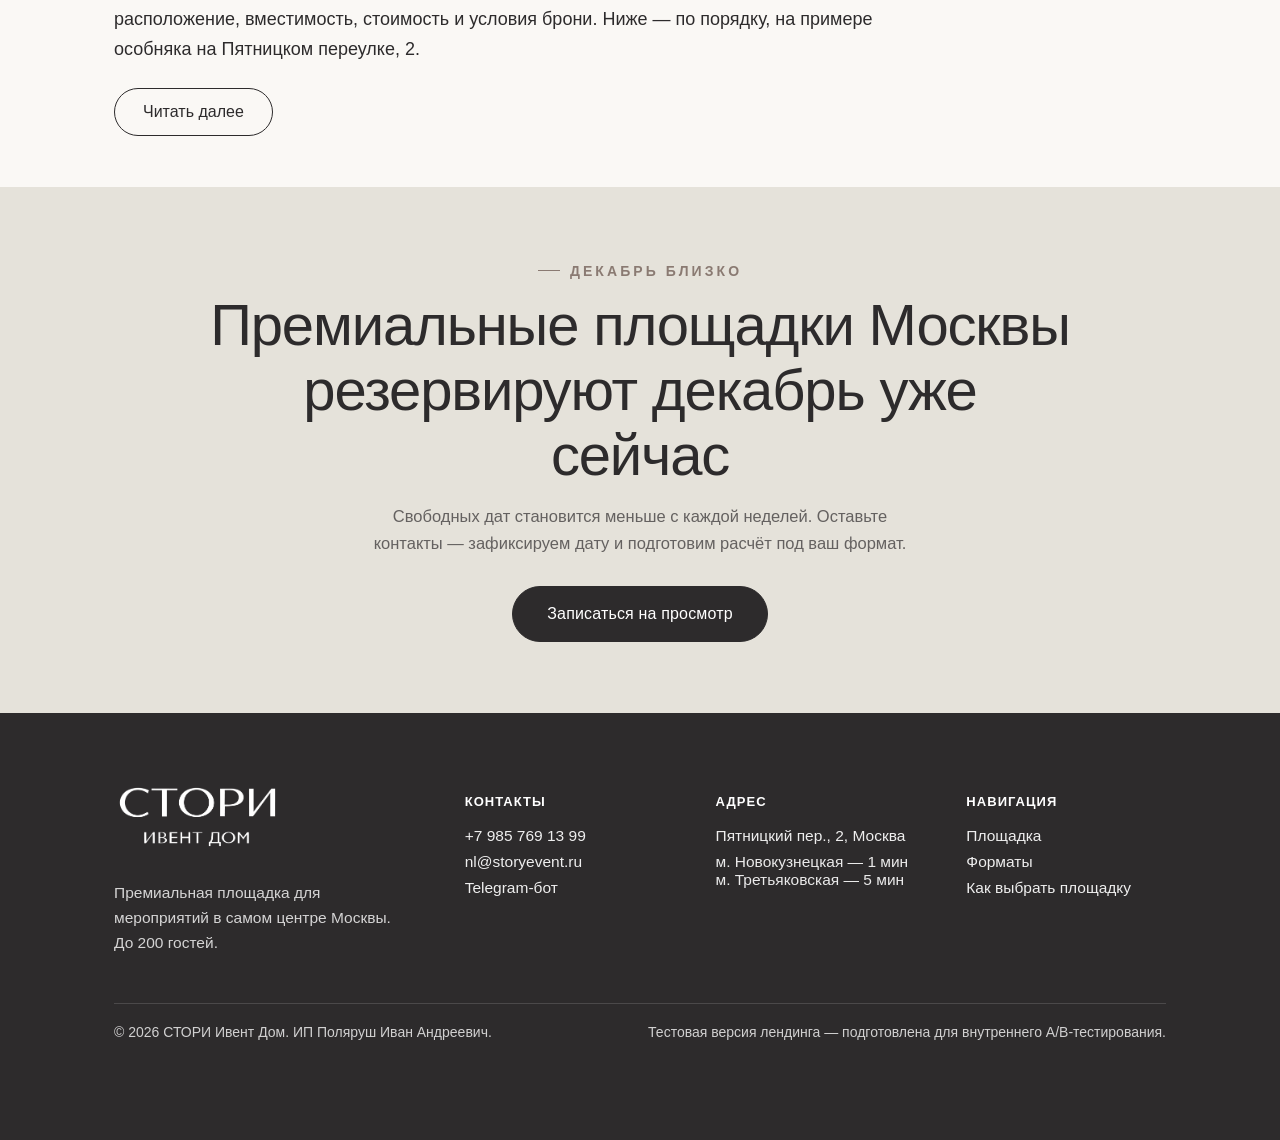
==== commit dc9d1eb9: "Footer: Telegram link points to @StoryEvent_bot Co-Authored-By: Claude Haiku 5.5 <noreply@anthropic." ====
--- a/index.html
+++ b/index.html
@@ -311,7 +311,7 @@
         <h4>Контакты</h4>
         <a href="tel:+79857691399" data-track="phone_click" data-track-place="footer">+7 985 769 13 99</a>
         <a href="mailto:nl@storyevent.ru">nl@storyevent.ru</a>
-        <a href="https://t.me/+79857691399" target="_blank" rel="noopener">Telegram</a>
+        <a href="https://t.me/StoryEvent_bot" target="_blank" rel="noopener">Telegram-бот</a>
       </div>
       <div class="footer-col">
         <h4>Адрес</h4>
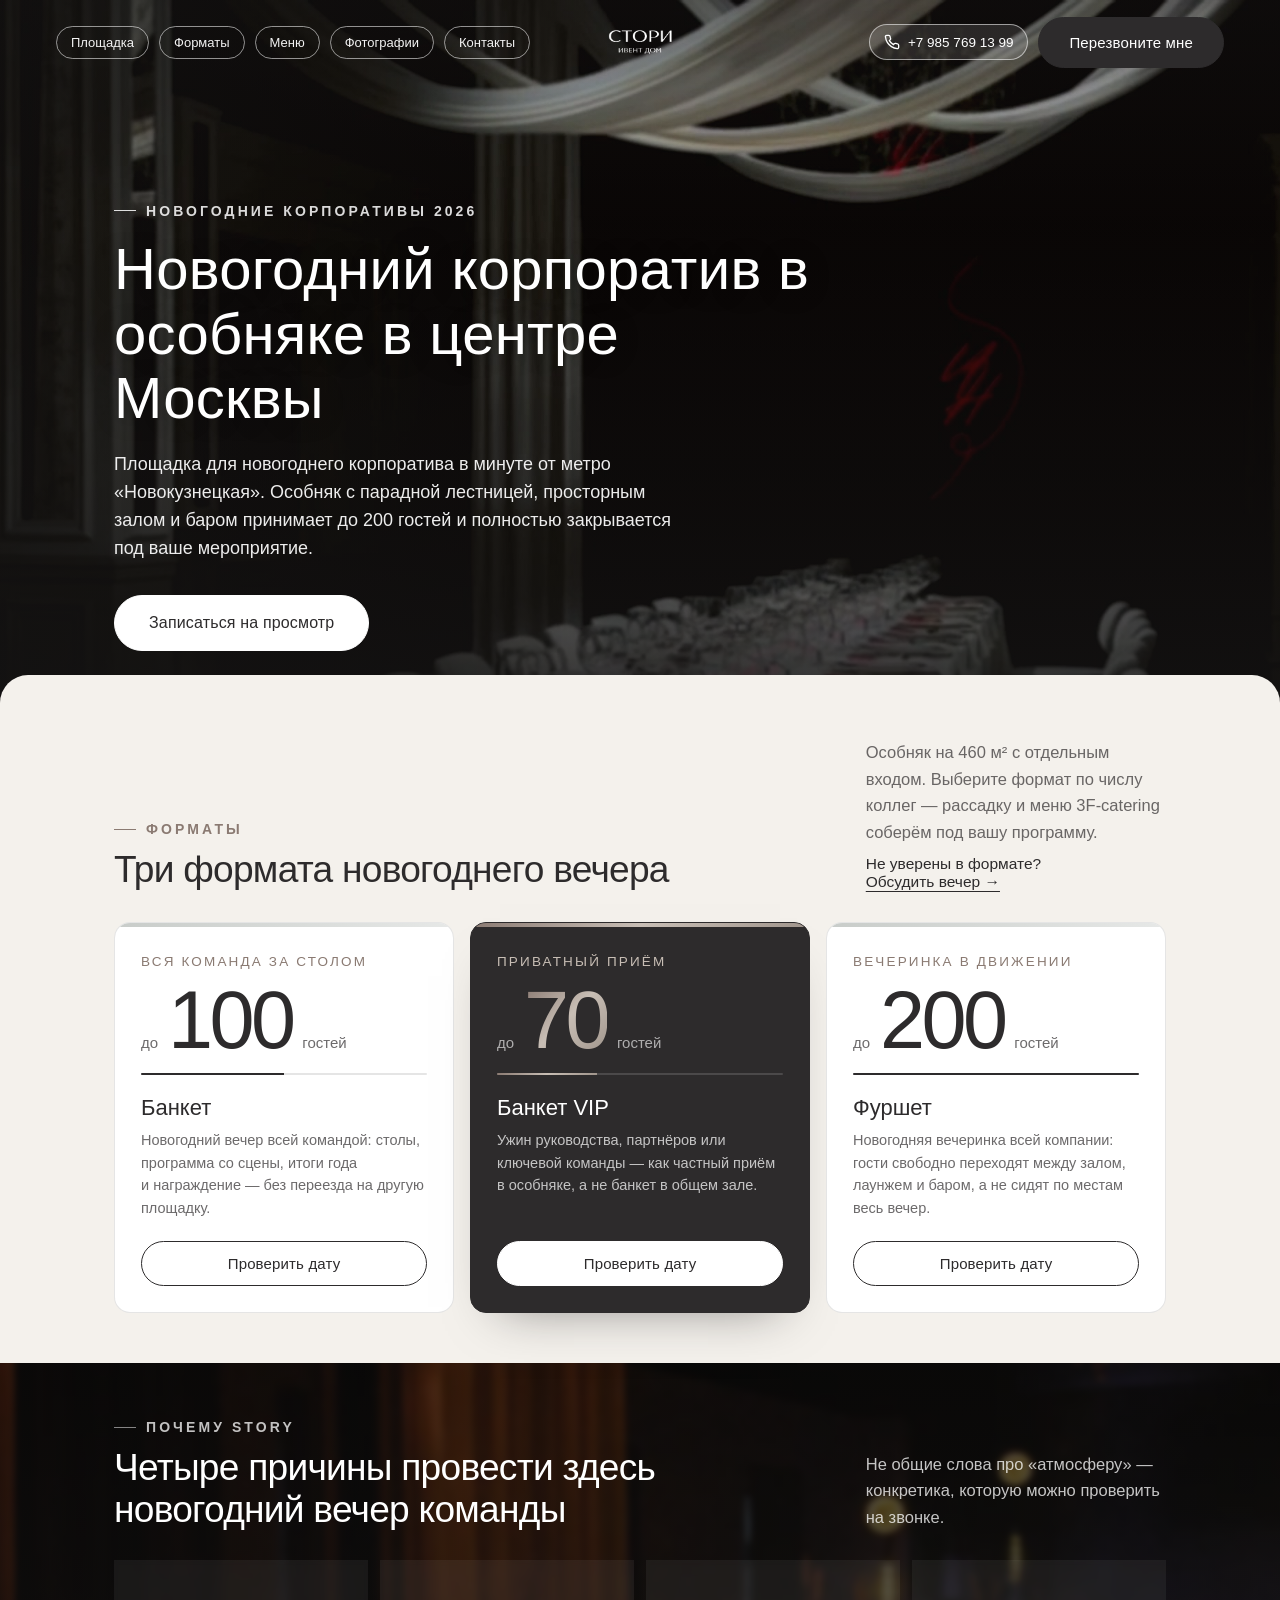
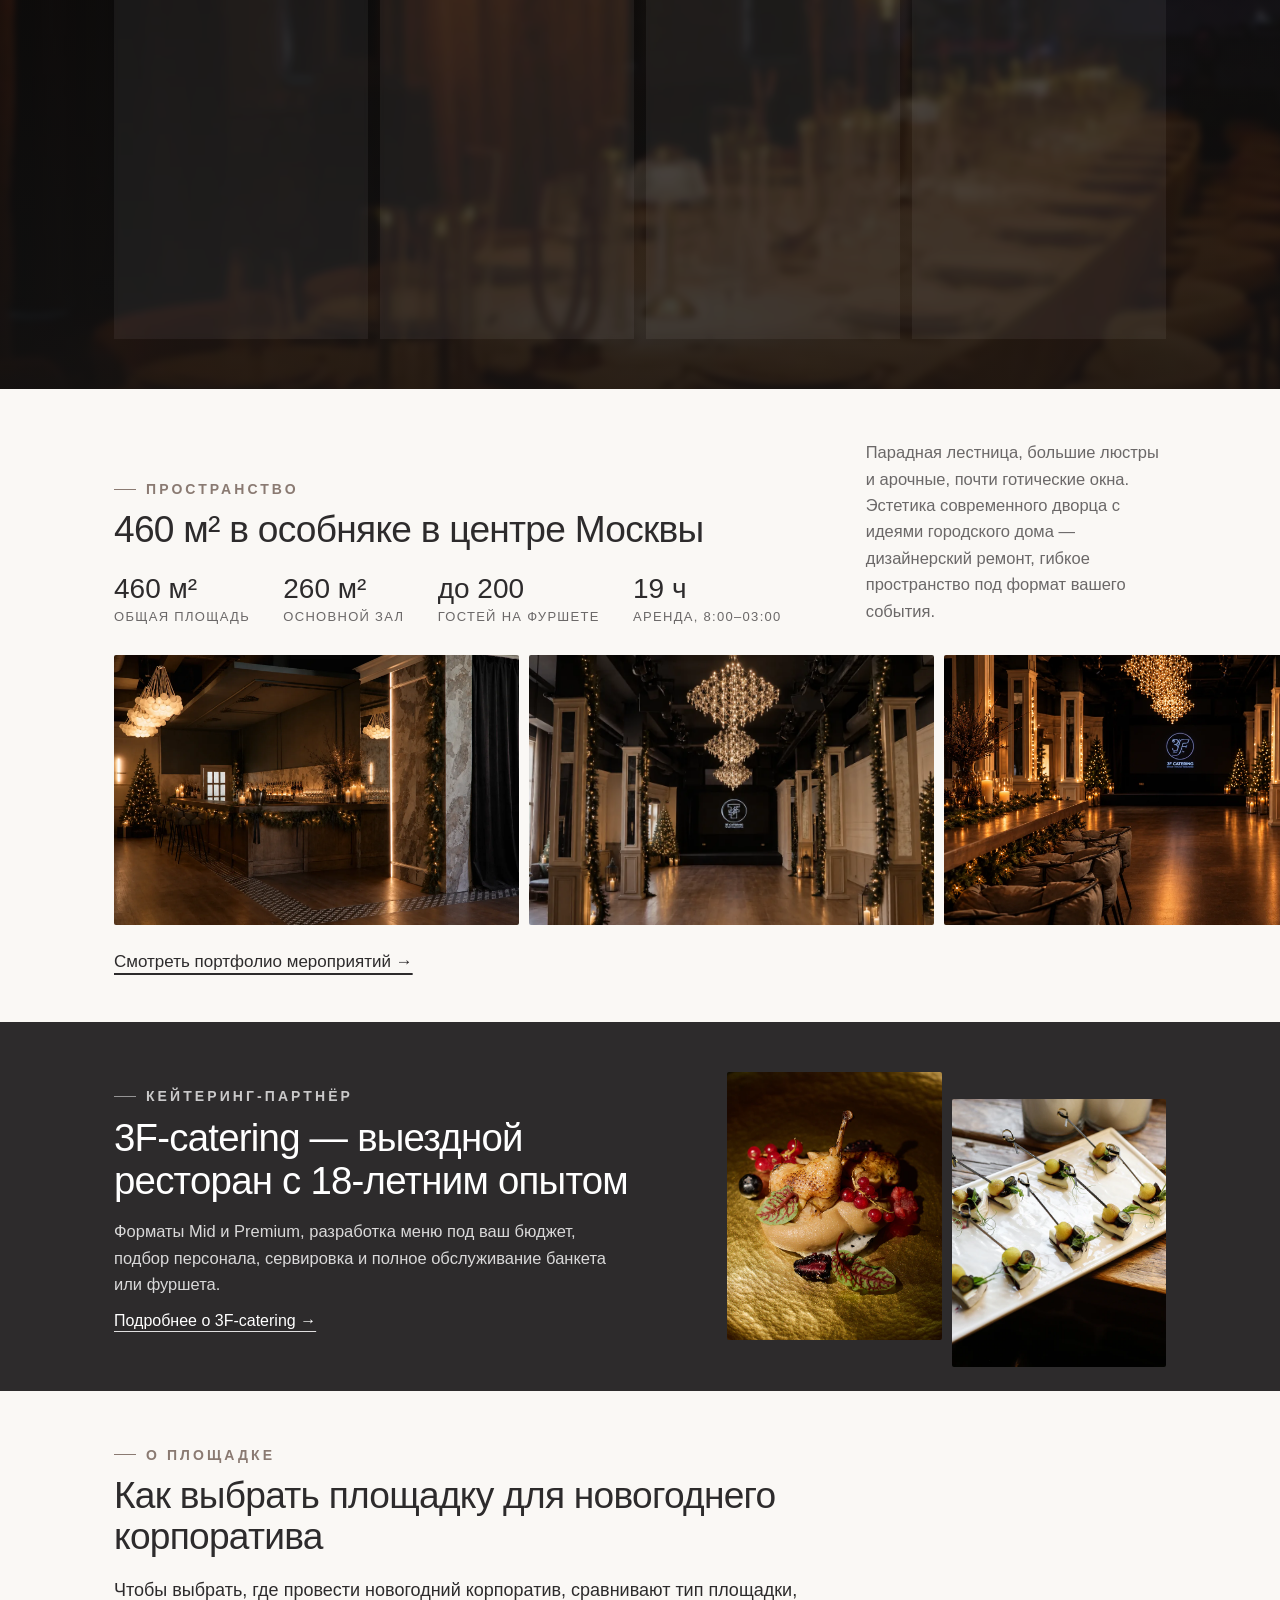
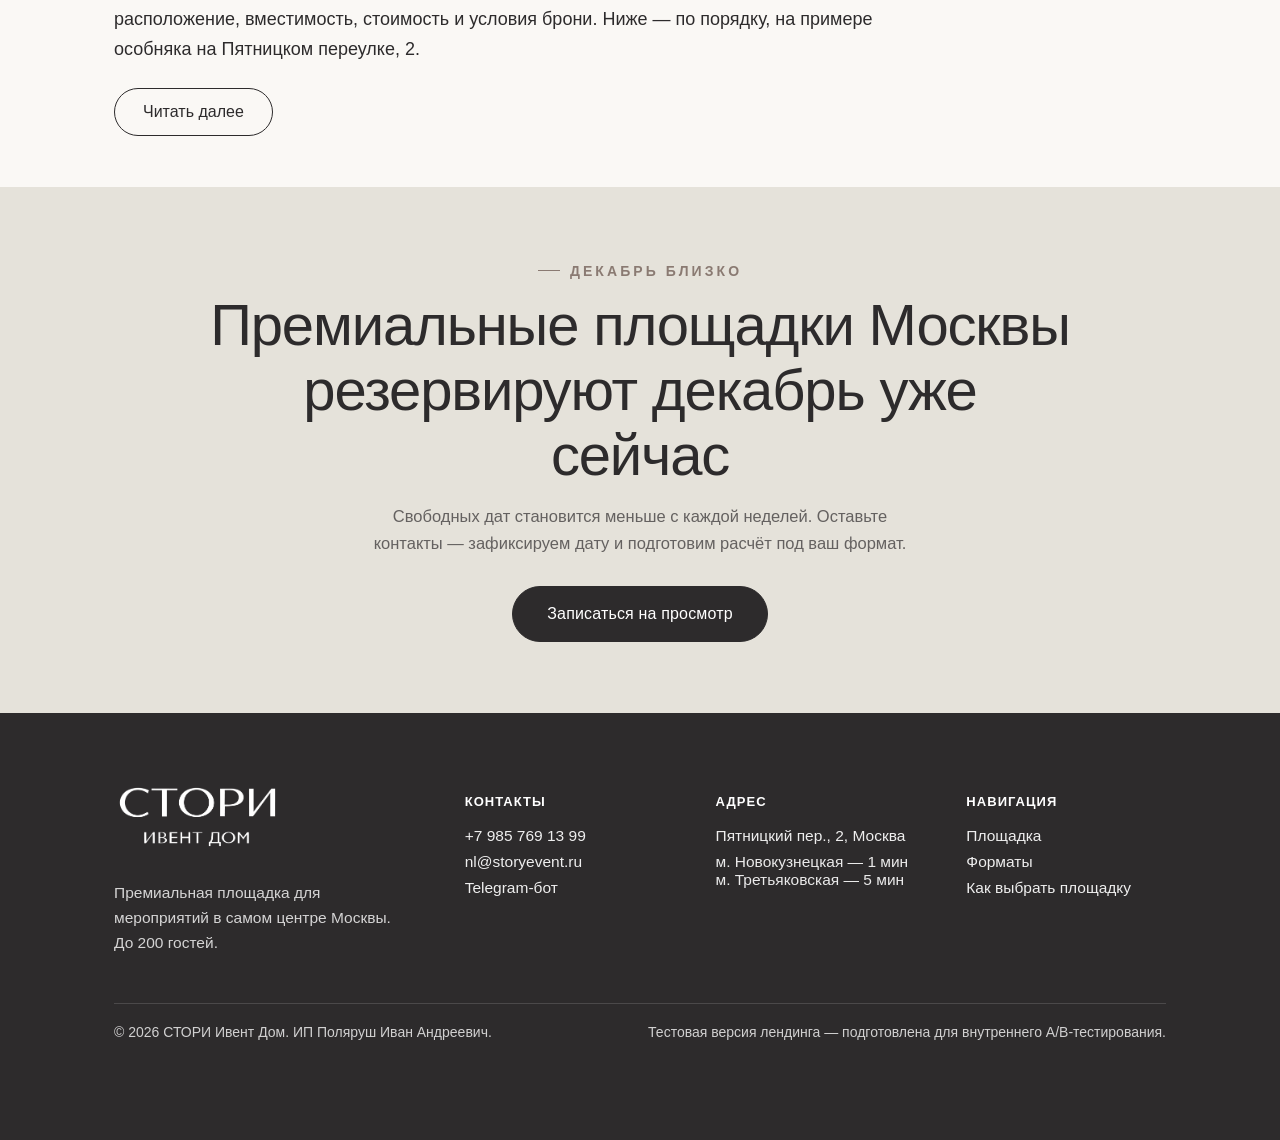
==== commit 3aabb3dd: "Footer: Telegram bot link with start=story_site Co-Authored-By: Claude Haiku 5.5 <noreply@anthropic." ====
--- a/index.html
+++ b/index.html
@@ -311,7 +311,7 @@
         <h4>Контакты</h4>
         <a href="tel:+79857691399" data-track="phone_click" data-track-place="footer">+7 985 769 13 99</a>
         <a href="mailto:nl@storyevent.ru">nl@storyevent.ru</a>
-        <a href="https://t.me/StoryEvent_bot" target="_blank" rel="noopener">Telegram-бот</a>
+        <a href="https://t.me/StoryEvent_bot?start=story_site" target="_blank" rel="noopener">Telegram-бот</a>
       </div>
       <div class="footer-col">
         <h4>Адрес</h4>
